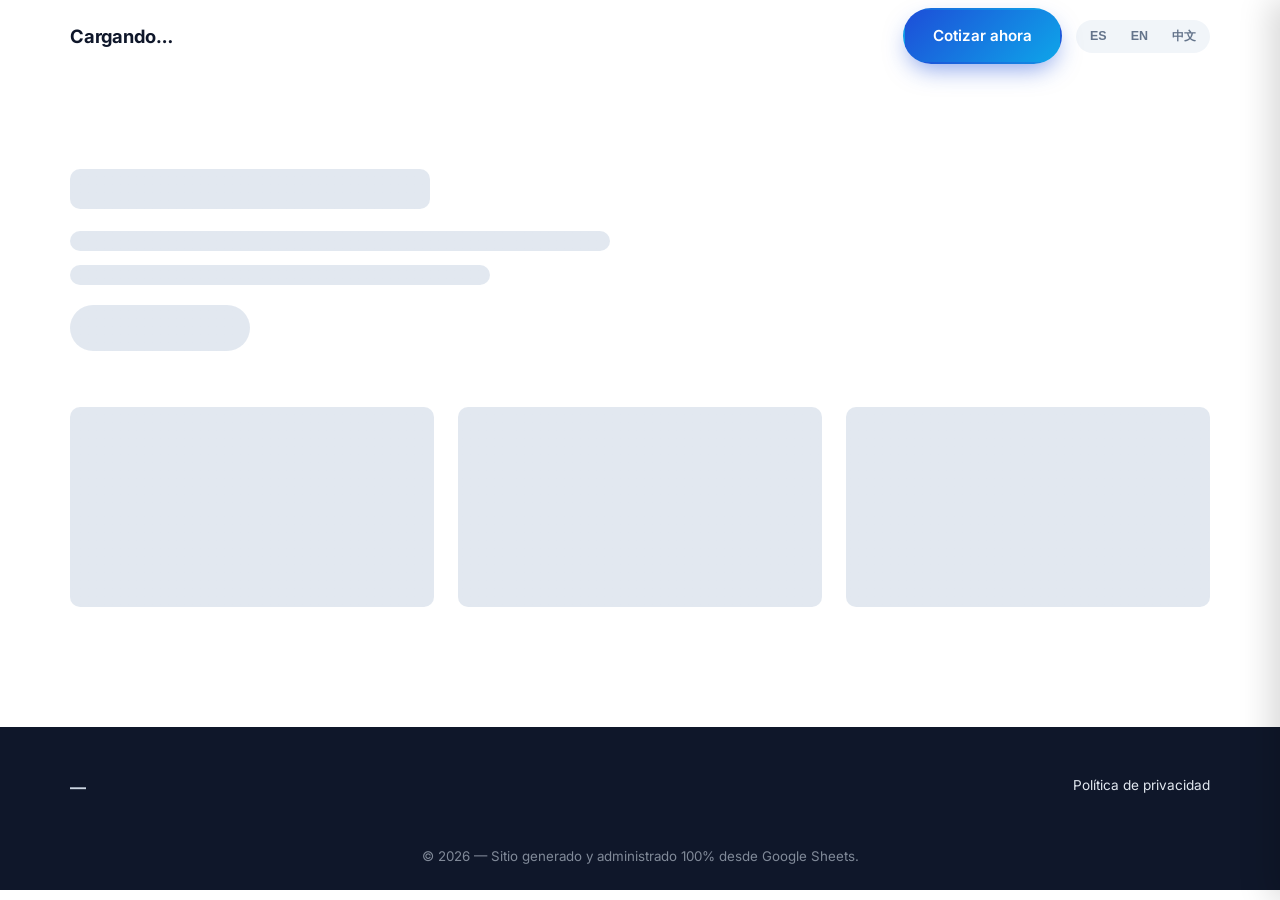
==== index.html @ af85b3b3 "Publicación automática 2026-09-27 14:05" ====
<!DOCTYPE html>
<html lang="es">
<head>
<meta charset="UTF-8">
<meta name="viewport" content="width=device-width, initial-scale=1.0">
<title>Cargando…</title>
<meta name="description" content="">
<link rel="icon" href="/favicon.png">
<link rel="preconnect" href="https://fonts.googleapis.com">
<link href="https://fonts.googleapis.com/css2?family=Inter:wght@400;500;600;700&display=swap" rel="stylesheet">
<link rel="stylesheet" href="css/estilo.css">
<script type="module" src="https://ajax.googleapis.com/ajax/libs/model-viewer/3.5.0/model-viewer.min.js"></script>
<script type="application/ld+json" id="jsonld-organizacion"></script>
</head>
<body>

<header class="cabecera">
  <div class="contenedor">
    <a class="logo" href="#inicio" id="logo-empresa"><img id="logo-img" src="" alt="" class="oculto"><span id="logo-texto">Cargando…</span></a>
    <ul class="menu-principal" id="menu-principal"></ul>
    <div style="display:flex; align-items:center; gap:14px;">
      <!-- CTA fijo en la cabecera (siempre a la vista, la cabecera es "sticky"): el objetivo
           de todo el sitio es concretar la venta, así que la acción principal no debe depender
           de que el visitante encuentre un botón dentro del contenido de cada página. Oculto en
           móvil (ver CSS ≤860px) — ahí el mismo CTA vive como primer ítem del menú desplegable,
           para no apretar la fila logo/idioma/hamburguesa en pantallas angostas. -->
      <a href="#servicios" class="btn btn-primario btn-cta-cabecera" id="cta-cabecera">Cotizar ahora</a>
      <div class="selector-idioma" id="selector-idioma" role="group" aria-label="Idioma / Language / 语言">
        <button type="button" data-idioma="es">ES</button>
        <button type="button" data-idioma="en">EN</button>
        <button type="button" data-idioma="zh">中文</button>
      </div>
      <button class="btn-menu-movil" id="btn-menu-movil" aria-label="Abrir menú">☰</button>
    </div>
  </div>
</header>

<!-- Vive fuera de #contenido-pagina para no perderse cada vez que una ruta reescribe su
     innerHTML: render() la reubica ella misma después de pintar cada página (ver
     reubicarBarraIndicadores_ más abajo) — debajo del hero/banner si la página tiene uno,
     o al principio del contenido si no, nunca amontonada junto a la cabecera. -->
<div class="barra-indicadores oculto" id="barra-indicadores" aria-hidden="true"></div>

<main id="contenido-pagina">
  <div class="esqueleto-carga" aria-hidden="true">
    <div class="esqueleto-hero"><div class="esqueleto-linea corta"></div><div class="esqueleto-linea"></div><div class="esqueleto-linea media"></div><div class="esqueleto-boton"></div></div>
    <div class="esqueleto-tarjetas"><div class="esqueleto-tarjeta"></div><div class="esqueleto-tarjeta"></div><div class="esqueleto-tarjeta"></div></div>
  </div>
</main>

<a class="boton-whatsapp-flotante oculto" id="boton-whatsapp" target="_blank" rel="noopener" aria-label="Hablar por WhatsApp">
  <svg viewBox="0 0 32 32" width="28" height="28" fill="currentColor" aria-hidden="true"><path d="M16.02 3C9.4 3 4 8.4 4 15.02c0 2.23.6 4.38 1.73 6.27L4 29l7.9-1.68a12.9 12.9 0 0 0 4.12.68h.01c6.62 0 12.02-5.4 12.02-12.02C28.05 8.4 22.65 3 16.02 3zm7.05 17.16c-.3.84-1.7 1.6-2.35 1.7-.6.1-1.36.14-2.2-.14-.5-.16-1.15-.38-1.99-.74-3.5-1.5-5.78-5.06-5.96-5.3-.17-.24-1.42-1.9-1.42-3.62 0-1.72.9-2.56 1.22-2.9.32-.34.7-.43.94-.43.24 0 .47 0 .68.01.22.01.5-.08.79.6.3.7 1 2.42 1.09 2.6.1.18.16.4.03.64-.13.24-.2.4-.4.6-.2.22-.42.5-.6.66-.2.2-.4.4-.18.78.22.4 1 1.63 2.14 2.64 1.47 1.3 2.7 1.71 3.1 1.9.4.2.63.16.86-.1.24-.26 1-1.17 1.27-1.57.27-.4.54-.33.9-.2.36.13 2.3 1.08 2.7 1.28.4.2.66.3.76.46.1.18.1 1.02-.2 1.86z"/></svg>
</a>
<div class="barra-carrito oculto" id="barra-carrito">🛒 <span id="contador-carrito">0</span></div>
<aside class="panel-carrito" id="panel-carrito">
  <h2>Tu carrito</h2>
  <div id="lineas-carrito"></div>
  <p id="total-carrito-estimado" class="carrito-total-estimado"></p>
  <div class="campo">
    <label for="rut-cotizacion">Tu RUT (para la cotización)</label>
    <input type="text" id="rut-cotizacion" placeholder="12345678-9">
  </div>
  <p id="estimado-envio" style="font-size:.85rem; color:var(--color-texto-suave)"></p>
  <button class="btn btn-primario btn-bloque" id="btn-cotizar">Solicitar cotización</button>
  <button class="btn btn-secundario btn-bloque" id="btn-cerrar-carrito" style="margin-top:10px">Cerrar</button>
  <p id="mensaje-carrito"></p>
  <p class="carrito-nota-flujo" id="carrito-nota-flujo"></p>
</aside>

<footer class="pie">
  <div class="contenedor">
    <div>
      <strong id="pie-empresa">—</strong>
      <p id="pie-direccion" style="color:#94a3b8"></p>
      <p id="pie-contacto" style="color:#94a3b8; font-size:.9rem"></p>
      <div id="pie-redes" style="display:flex; gap:12px; margin-top:10px"></div>
    </div>
    <div>
      <div id="pie-medios-pago"></div>
      <p style="font-size:.85rem"><a href="privacidad.html" id="pie-link-privacidad">Política de privacidad</a></p>
    </div>
  </div>
  <small>© <span id="pie-anio"></span> — <span id="pie-generado">Sitio generado y administrado 100% desde Google Sheets.</span></small>
</footer>

<script src="js/i18n.js"></script>
<script src="js/config.js"></script>
<script src="js/render.js"></script>
<script src="js/carrito.js"></script>
<script src="js/formulario.js"></script>
<script src="js/herramientas.js"></script>
<script src="js/diagnostico.js"></script>
<script>
(async function () {
  document.getElementById('pie-anio').textContent = new Date().getFullYear();

  // ---- Textos fijos de interfaz (js/i18n.js) — se reaplican cada vez que cambia el idioma ----
  function aplicarTextosFijos_() {
    document.getElementById('btn-menu-movil').setAttribute('aria-label', I18n.t('abrir_menu'));
    document.querySelector('#panel-carrito h2').textContent = I18n.t('tu_carrito');
    document.getElementById('btn-cotizar').textContent = I18n.t('solicitar_cotizacion');
    document.getElementById('btn-cerrar-carrito').textContent = I18n.t('cerrar');
    // Explica, ANTES de que el visitante haga clic, qué pasa después de pedir la cotización —
    // reduce la duda típica de "¿y ahora qué?" justo en el paso más cercano a la venta.
    document.getElementById('carrito-nota-flujo').textContent = I18n.t('carrito_explicacion_flujo');
    if (window.Carrito) { Carrito.render(); }
    document.getElementById('pie-link-privacidad').textContent = I18n.t('politica_privacidad');
    document.getElementById('pie-generado').textContent = I18n.t('pie_generado');
    document.querySelectorAll('#selector-idioma button').forEach(function (b) {
      b.classList.toggle('activo', b.getAttribute('data-idioma') === I18n.idioma());
    });
  }
  document.getElementById('selector-idioma').addEventListener('click', function (ev) {
    var btn = ev.target.closest('[data-idioma]');
    if (!btn) { return; }
    I18n.setIdioma(btn.getAttribute('data-idioma'));
  });
  document.addEventListener('idioma:cambio', function () { aplicarTextosFijos_(); pintarMenu_(); render(); });
  aplicarTextosFijos_();

  await window.Sitio.iniciar();
  var estado = window.Sitio.estado;

  // Interruptor general: si Config.sitio_activo = FALSE, no se pinta nada más.
  if (!window.Sitio.sitioActivo()) {
    document.getElementById('contenido-pagina').innerHTML =
      '<div class="mensaje-mantenimiento"><div><h1>' + I18n.t('volvemos_pronto_titulo') + '</h1><p>' + I18n.t('volvemos_pronto_texto') + '</p></div></div>';
    document.querySelector('.cabecera').style.display = 'none';
    return;
  }

  // Cabecera / logo / menú (respeta modulo_tienda y modulo_blog para no ofrecer rutas apagadas)
  var logoTxt = document.getElementById('logo-texto'), logoImg = document.getElementById('logo-img');
  if (estado.config.logo_url) { logoImg.src = estado.config.logo_url; logoImg.classList.remove('oculto'); logoTxt.classList.add('oculto'); }
  else { logoTxt.textContent = estado.config.empresa_nombre || 'Mi empresa'; }
  function pintarMenu_() {
    // Mismo CTA que la cabecera de escritorio, como primer ítem del menú desplegable — en
    // móvil es lo primero que se ve al abrir el menú, no algo que haya que ir a buscar.
    var ctaMovil = '<li class="item-cta-menu"><a href="#servicios" class="btn btn-primario btn-bloque">' + I18n.t('cotizar_ahora_cabecera') + '</a></li>';
    var menuHtml = ctaMovil + Render.renderMenu(estado.menu, I18n.idioma());
    if (window.Sitio.moduloActivo('tienda')) { menuHtml += '<li><a href="#tienda">' + I18n.t('menu_tienda') + '</a></li>'; }
    if (window.Sitio.moduloActivo('blog')) { menuHtml += '<li><a href="#blog">' + I18n.t('menu_blog') + '</a></li>'; }
    document.getElementById('menu-principal').innerHTML = menuHtml;
    document.getElementById('cta-cabecera').textContent = I18n.t('cotizar_ahora_cabecera');
  }
  pintarMenu_();

  // Mega-menú: el botón ▾ (independiente del enlace) abre/cierra su submenú con un toque —
  // necesario en touch, donde no existe ":hover" — mientras que en escritorio el CSS ya lo
  // abre solo al pasar el mouse. Delegado una sola vez: sigue funcionando aunque pintarMenu_()
  // vuelva a generar el HTML del menú (cambio de idioma, actualización "casi en vivo").
  document.getElementById('menu-principal').addEventListener('click', function (ev) {
    var boton = ev.target.closest('.abrir-submenu');
    if (boton) {
      ev.preventDefault();
      var li = boton.closest('li');
      var abierto = li.classList.toggle('abierta');
      boton.setAttribute('aria-expanded', abierto ? 'true' : 'false');
      // Solo un submenú de nivel 1 abierto a la vez en móvil, para que el menú no crezca sin control.
      li.parentElement.querySelectorAll(':scope > li.abierta').forEach(function (otro) {
        if (otro !== li) { otro.classList.remove('abierta'); otro.querySelector(':scope > .abrir-submenu').setAttribute('aria-expanded', 'false'); }
      });
      return;
    }
    // Tocar cualquier enlace real del menú (nivel 1 o dentro de un submenú) navega a otra
    // página: el menú móvil y cualquier submenú desplegado deben cerrarse solos, igual que en
    // cualquier app moderna — antes se quedaban abiertos tapando el contenido de la página nueva.
    if (ev.target.closest('a')) { cerrarMenuMovil_(); }
  });

  function cerrarMenuMovil_() {
    document.getElementById('menu-principal').classList.remove('abierto');
    document.querySelectorAll('#menu-principal li.abierta').forEach(function (li) {
      li.classList.remove('abierta');
      var boton = li.querySelector(':scope > .abrir-submenu');
      if (boton) { boton.setAttribute('aria-expanded', 'false'); }
    });
  }
  // Respaldo: cualquier cambio de página (atrás/adelante del navegador, o cualquier otra ruta
  // de navegación que no pase por un clic directo en el menú) también cierra el menú móvil.
  window.addEventListener('hashchange', cerrarMenuMovil_);

  // ---- Barra de indicadores financieros (mostrar/ocultar desde Config, como toda sección nueva) ----
  // Duplica los mismos ítems dos veces seguidas en el DOM para que la animación CSS (translateX de
  // -50%) haga un loop perfecto sin salto visible, sin depender de medir anchos en JS.
  function itemsBarra_() {
    var m = estado.mercado || {};
    var items = [];
    (m.usa || []).forEach(function (i) { items.push(i); });
    (m.chile || []).forEach(function (i) { items.push(i); });
    (m.cripto || []).forEach(function (i) { items.push(i); });
    if (m.yen) { items.push(m.yen); }
    var uf = window.Sitio.indicador('UF'), utm = window.Sitio.indicador('UTM'), dolar = window.Sitio.indicador('DOLAR'), euro = window.Sitio.indicador('EURO');
    if (uf) { items.push({ codigo: 'UF', nombre: 'UF', valor: uf, variacion_pct: null }); }
    if (utm) { items.push({ codigo: 'UTM', nombre: 'UTM', valor: utm, variacion_pct: null }); }
    if (dolar) { items.push({ codigo: 'USD', nombre: 'Dólar', valor: dolar, variacion_pct: null }); }
    if (euro) { items.push({ codigo: 'EUR', nombre: 'Euro', valor: euro, variacion_pct: null }); }
    return items;
  }
  function pintarBarraIndicadores_() {
    var cont = document.getElementById('barra-indicadores');
    if (estado.config.mostrar_barra_indicadores === false || estado.config.mostrar_barra_indicadores === 'FALSE') {
      cont.classList.add('oculto'); cont.innerHTML = ''; return;
    }
    var items = itemsBarra_();
    if (!items.length) { cont.classList.add('oculto'); cont.innerHTML = ''; return; }
    var piezas = items.map(function (i) {
      var pct = (i.variacion_pct === null || i.variacion_pct === undefined) ? '' :
        '<span class="' + (i.variacion_pct >= 0 ? 'sube' : 'baja') + '">' + (i.variacion_pct >= 0 ? '▲' : '▼') + ' ' + Math.abs(i.variacion_pct).toFixed(2) + '%</span>';
      var valorTxto = Number(i.valor).toLocaleString('es-CL', { maximumFractionDigits: 2 });
      return '<span class="item-indicador"><strong>' + Render.esc(i.nombre) + '</strong> ' + valorTxto + ' ' + pct + '</span>';
    }).join('');
    cont.innerHTML = '<div class="pista-indicadores">' + piezas + piezas + '</div>';
    cont.classList.remove('oculto');
  }
  pintarBarraIndicadores_();

  // ---- Comportamiento moderno del carrusel: pausar cuando la pestaña no está a la vista
  // (ahorra batería/CPU en segundo plano, buena práctica de cualquier app web actual) y al
  // tocar en pantallas táctiles (":hover" no existe en touch, así que sin esto no había forma
  // de "detener para leer" en el celular). Se conecta una sola vez — sigue funcionando aunque
  // pintarBarraIndicadores_() vuelva a generar el contenido interno en cada actualización.
  (function configurarBarraIndicadoresDinamica_() {
    var barra = document.getElementById('barra-indicadores');
    document.addEventListener('visibilitychange', function () {
      barra.classList.toggle('pausado', document.hidden);
    });
    barra.addEventListener('touchstart', function () { barra.classList.add('pausado'); }, { passive: true });
    barra.addEventListener('touchend', function () { barra.classList.remove('pausado'); }, { passive: true });
  })();

  // ---- Botón flotante de WhatsApp (site-wide, mensaje prellenado) ----
  // Se apoya en el mismo Config.redes_whatsapp que ya usa el pie de página — si no está
  // configurado, el botón simplemente no aparece (no hace falta una bandera aparte).
  function pintarBotonWhatsapp_() {
    var boton = document.getElementById('boton-whatsapp');
    var numero = estado.config.redes_whatsapp;
    if (!numero) { boton.classList.add('oculto'); return; }
    var mensaje = encodeURIComponent('¡Hola! Me gustaría cotizar un servicio de ' + (estado.config.empresa_nombre || 'la empresa') + '.');
    boton.href = 'https://wa.me/' + numero + '?text=' + mensaje;
    boton.classList.remove('oculto');
  }
  pintarBotonWhatsapp_();

  // ---- Acordeón de categorías en la página "Planes" (Sección tipo 'categoria_planes') ----
  // Delegado en #contenido-pagina (no en cada tarjeta) para seguir funcionando aunque el
  // contenido se vuelva a pintar en cada cambio de ruta o idioma.
  document.getElementById('contenido-pagina').addEventListener('click', function (ev) {
    var boton = ev.target.closest('.categoria-planes-cabecera');
    if (!boton) { return; }
    var seccion = boton.closest('.categoria-planes');
    var abierta = seccion.classList.toggle('abierta');
    boton.setAttribute('aria-expanded', abierta ? 'true' : 'false');
  });

  // ---- Tarjetas de plan reales (Sección tipo 'planes_servicio', ver planesServicio_ en render.js) ----
  // 1) Selector "¿Qué quieres hacer?" — filtro de interfaz: cambia en vivo la etiqueta/acción de
  //    cada botón de plan DENTRO de la misma grilla (nunca afecta otras secciones de la página),
  //    para que el usuario vea de inmediato "Cotizar" vs "Contratar/Suscribir" sin recargar nada.
  document.getElementById('contenido-pagina').addEventListener('click', function (ev) {
    var opcion = ev.target.closest('.selector-intencion-opcion');
    if (!opcion) { return; }
    var grupo = opcion.closest('.selector-intencion-planes');
    grupo.querySelectorAll('.selector-intencion-opcion').forEach(function (b) { b.classList.toggle('activa', b === opcion); });
    var intencion = opcion.getAttribute('data-intencion-plan');
    var grilla = grupo.nextElementSibling; // .grid-planes-servicio, pintado justo después del selector
    if (!grilla) { return; }
    grilla.querySelectorAll('[data-agregar-plan]').forEach(function (btn) {
      btn.setAttribute('data-accion-plan', intencion);
      var periodicidad = btn.getAttribute('data-periodicidad-plan');
      var esRecurrente = periodicidad === 'mensual' || periodicidad === 'anual';
      btn.textContent = intencion === 'contratar'
        ? (esRecurrente ? I18n.t('suscribir_plan') : I18n.t('contratar_plan'))
        : I18n.t('cotizar_plan');
    });
  });
  // 2) Clic en el botón de un plan: agrega el id_plan REAL al carrito (mismo Carrito.agregar()
  //    que usa la tienda) y abre el panel al instante — cotizar/contratar/suscribir es siempre,
  //    técnicamente, el mismo camino: cotización con los datos reales del plan → el cliente la
  //    acepta → se genera el contrato automáticamente (ver 13_Cotizaciones.gs: responder()).
  //    La etiqueta del botón (Cotizar/Contratar/Suscribir) es la única diferencia hoy; distinguir
  //    el intento real del cliente en el CRM (Leads/Cotizaciones) es una mejora para una fase
  //    siguiente, no algo que ya esté separado en el backend.
  document.getElementById('contenido-pagina').addEventListener('click', function (ev) {
    var boton = ev.target.closest('[data-agregar-plan]');
    if (!boton) { return; }
    var idPlan = boton.getAttribute('data-agregar-plan');
    Carrito.agregar(idPlan, 1);
    var textoOriginal = boton.textContent;
    boton.disabled = true;
    boton.textContent = I18n.t('plan_agregado');
    document.getElementById('barra-carrito').click(); // mismo camino que "Agregar al carrito": pinta el panel y lo abre
    setTimeout(function () { boton.disabled = false; boton.textContent = textoOriginal; }, 1400);
  });

  // Reubica la barra de indicadores DENTRO del contenido recién pintado: debajo del banner
  // (".seccion-hero") si la página tiene uno — antes del primer título de la siguiente
  // sección, como pidió el negocio — o al comienzo del contenido si la página no tiene hero.
  // Es el mismo nodo del DOM (no una copia): sobrevive a que #contenido-pagina reescriba su
  // innerHTML en cada cambio de ruta porque se reinserta después, al final de render().
  function reubicarBarraIndicadores_() {
    var barra = document.getElementById('barra-indicadores');
    var main = document.getElementById('contenido-pagina');
    var hero = main.querySelector('.seccion-hero');
    var migas = main.querySelector('.migas-pan');
    if (hero) { hero.insertAdjacentElement('afterend', barra); }
    else if (migas) { migas.insertAdjacentElement('afterend', barra); }
    else { main.insertAdjacentElement('afterbegin', barra); }
  }

  document.getElementById('pie-empresa').textContent = estado.config.empresa_nombre || '';
  document.getElementById('pie-direccion').textContent = estado.config.empresa_direccion || '';
  document.getElementById('pie-contacto').textContent = [estado.config.empresa_telefono, estado.config.empresa_correo, estado.config.horario_atencion].filter(Boolean).join(' · ');
  document.getElementById('btn-menu-movil').addEventListener('click', function () {
    document.getElementById('menu-principal').classList.toggle('abierto');
  });

  // Sombra de la cabecera solo cuando hay contenido debajo por el que hacer scroll.
  var cabecera = document.querySelector('.cabecera');
  window.addEventListener('scroll', function () {
    cabecera.classList.toggle('con-sombra', window.scrollY > 8);
  }, { passive: true });

  // Redes sociales (solo se muestran las que tengan URL configurada)
  var redes = { redes_facebook: 'Facebook', redes_instagram: 'Instagram', redes_linkedin: 'LinkedIn', redes_youtube: 'YouTube', redes_tiktok: 'TikTok' };
  document.getElementById('pie-redes').innerHTML = Object.keys(redes).map(function (clave) {
    return estado.config[clave] ? '<a href="' + estado.config[clave] + '" target="_blank" rel="noopener">' + redes[clave] + '</a>' : '';
  }).join('');
  if (estado.config.redes_whatsapp) {
    document.getElementById('pie-redes').innerHTML += '<a href="https://wa.me/' + estado.config.redes_whatsapp + '" target="_blank" rel="noopener">WhatsApp</a>';
  }

  // Medios de pago (texto simple; el detalle vive en Config > Pagos y se muestra en cotizacion.html)
  if (estado.config.medios_pago_texto) { document.getElementById('pie-medios-pago').innerHTML = '<p>' + Render.esc(estado.config.medios_pago_texto) + '</p>'; }

  // ---- Migas de pan: orientación en cualquier página que no sea el inicio — clave cuando las
  // páginas están encadenadas (Servicios > Contabilidad Digital > Plan Pymes), para que el
  // visitante nunca pierda de dónde vino ni cómo volver un nivel atrás sin usar "Atrás" del
  // navegador. Cada tramo intermedio intenta resolver su propia Página (mismo slug acumulado)
  // para mostrar su título real; si no existe como página propia, se usa el segmento del slug
  // legible ("mi-segmento" → "mi segmento") en vez de dejarlo vacío.
  function paginaPorSlugExacta_(slug) {
    return estado.paginas.filter(function (p) { return p.slug === slug; })[0] || null;
  }
  function construirMigas_(tramos) {
    // tramos: [{ href: '#inicio', texto: '...' }, ..., { texto: 'Actual' }] (el último sin href)
    if (!tramos || tramos.length < 2) { return ''; }
    var html = tramos.map(function (t, idx) {
      var esUltimo = idx === tramos.length - 1;
      return esUltimo
        ? '<span aria-current="page">' + Render.esc(t.texto) + '</span>'
        : '<a href="' + Render.esc(t.href) + '">' + Render.esc(t.texto) + '</a>';
    }).join('<span class="migas-separador" aria-hidden="true">›</span>');
    return '<nav class="migas-pan" aria-label="Ruta de navegación"><div class="contenedor">' + html + '</div></nav>';
  }
  function migasDeRuta_(ruta, tituloActual, idioma) {
    var tramos = [{ href: '#inicio', texto: I18n.t('inicio_miga') }];
    var partes = ruta.split('/');
    var acumulado = '';
    for (var i = 0; i < partes.length - 1; i++) {
      acumulado = acumulado ? acumulado + '/' + partes[i] : partes[i];
      var pag = paginaPorSlugExacta_(acumulado);
      tramos.push({ href: '#' + acumulado, texto: pag ? Render.campo(pag, 'titulo', idioma) : partes[i].replace(/-/g, ' ') });
    }
    tramos.push({ texto: tituloActual });
    return construirMigas_(tramos);
  }

  // ---- Resalta en el menú la página donde está parado el visitante (antes ningún ítem del
  // menú indicaba nunca dónde estabas — común en cualquier sitio orientado a conversión). Si la
  // ruta actual es una sub-página (ej. "servicios/contabilidad-digital"), también resalta el
  // ítem de nivel 1 del que cuelga ("Servicios"), para que el mega-menú se sienta coherente. ----
  function marcarEnlaceActivoMenu_(ruta) {
    // El CTA "Cotizar ahora" (.item-cta-menu) queda afuera de todo este cálculo: comparte
    // href="#servicios" con el ítem real del menú, pero es una llamada a la acción, no un
    // indicador de "estás aquí" — nunca debe llevar el estilo ni el aria-current de "activo".
    var huboCoincidenciaExacta = false;
    document.querySelectorAll('#menu-principal li:not(.item-cta-menu) > a').forEach(function (a) {
      var esActivo = a.getAttribute('href') === '#' + ruta;
      a.classList.toggle('activo', esActivo);
      if (esActivo) { a.setAttribute('aria-current', 'page'); huboCoincidenciaExacta = true; } else { a.removeAttribute('aria-current'); }
    });
    // El ítem de nivel 1 ("Servicios") también se marca visualmente como activo cuando la ruta
    // actual es una de sus sub-páginas (ej. "servicios/contabilidad-digital") — así el mega-menú
    // se ve coherente con dónde está el visitante. "aria-current" en cambio solo va en la
    // coincidencia exacta (o en el padre si no hay ninguna) para no anunciar dos "página actual"
    // a la vez a un lector de pantalla.
    // :not(.item-cta-menu) es necesario porque el CTA "Cotizar ahora" también apunta a
    // "#servicios" — sin excluirlo, este selector lo encontraba a ÉL primero (mismo href) en
    // vez del ítem real "Servicios" del menú, y el de verdad se quedaba sin marcar.
    var raiz = ruta.split('/')[0];
    var padre = document.querySelector('#menu-principal > li:not(.item-cta-menu) > a[href="#' + raiz + '"]');
    if (padre && !padre.classList.contains('activo')) {
      padre.classList.add('activo');
      if (!huboCoincidenciaExacta) { padre.setAttribute('aria-current', 'page'); }
    }
  }

  // ---- Router simple por hash: #slug | #blog | #blog/slug | #tienda ----
  function render() {
    var ruta = (location.hash || '#inicio').replace('#', '');
    var main = document.getElementById('contenido-pagina');
    var idioma = I18n.idioma();

    if (ruta === 'tienda' && !window.Sitio.moduloActivo('tienda')) { ruta = 'inicio'; }
    if ((ruta === 'blog' || ruta.indexOf('blog/') === 0) && !window.Sitio.moduloActivo('blog')) { ruta = 'inicio'; }

    if (ruta === 'blog') {
      main.innerHTML = migasDeRuta_('blog', I18n.t('menu_blog'), idioma) + '<section class="reveal"><div class="contenedor"><div class="seccion-encabezado"><h2>' + I18n.t('menu_blog') + '</h2></div><div class="grid-blog">' + Render.renderBlog(estado.blog, idioma) + '</div></div></section>';
      Render.activarReveal(main);
      reubicarBarraIndicadores_();
      marcarEnlaceActivoMenu_(ruta);
      return;
    }
    if (ruta.indexOf('blog/') === 0) {
      var post = estado.blog.filter(function (p) { return p.slug === ruta.slice(5); })[0];
      main.innerHTML = migasDeRuta_(ruta, post ? Render.campo(post, 'titulo', idioma) : I18n.t('articulo_no_encontrado'), idioma) + Render.renderPostBlog(post, idioma);
      reubicarBarraIndicadores_();
      marcarEnlaceActivoMenu_(ruta);
      return;
    }
    if (ruta === 'tienda') {
      main.innerHTML = migasDeRuta_('tienda', I18n.t('menu_tienda'), idioma) + renderTienda_(idioma);
      Carrito.enlazarBotonesAgregar();
      Render.activarReveal(main);
      reubicarBarraIndicadores_();
      marcarEnlaceActivoMenu_(ruta);
      return;
    }

    // Las páginas de servicio usan un slug de varias partes (ej. "servicios/contabilidad-digital"
    // o "servicios/contabilidad-digital/planes-emprendedores") — Paginas.slug guarda el path
    // completo como un solo string, así que se compara tal cual, sin partirlo por "/".
    var pagina = window.Sitio.paginaPorSlug(ruta);
    document.title = (pagina ? Render.campo(pagina, 'titulo', idioma) + ' — ' : '') + (estado.config.empresa_nombre || '');
    var tituloPagina = pagina ? Render.campo(pagina, 'titulo', idioma) : I18n.t('pagina_no_encontrada');
    main.innerHTML = (ruta === 'inicio' ? '' : migasDeRuta_(ruta, tituloPagina, idioma)) + Render.renderPagina(pagina, estado.config, idioma);
    marcarEnlaceActivoMenu_(ruta);
    if (ruta === 'contacto' || (pagina && pagina.slug === 'contacto')) { Formulario.montar(document.getElementById('contenido-pagina')); }
    if (window.Herramientas) { Herramientas.montar(main); }
    if (window.Diagnostico) { Diagnostico.montar(main); }
    Render.activarReveal(main);
    reubicarBarraIndicadores_();
  }

  function renderTienda_(idioma) {
    var productos = estado.catalogo.productos || [];
    var tarjetas = productos.map(function (p) {
      return (
        '<div class="tarjeta tarjeta-producto">' +
        '<h3>' + Render.esc(Render.campo(p, 'nombre', idioma)) + '</h3>' +
        '<div class="precio">' + Render.esc(p.precio_base) + ' <small>' + Render.esc(p.unidad_precio) + '</small></div>' +
        '<button class="btn btn-primario btn-bloque" data-agregar="' + Render.esc(p.id_producto) + '">' + I18n.t('agregar_al_carrito') + '</button>' +
        '</div>'
      );
    }).join('');
    var vacio = !productos.length ? '<p style="text-align:center; color:var(--color-texto-suave)">' + I18n.t('todavia_sin_productos') + '</p>' : '';
    return '<section class="reveal"><div class="contenedor"><div class="seccion-encabezado"><h2>' + I18n.t('menu_tienda') + '</h2></div>' + vacio + '<div class="grid-catalogo">' + tarjetas + '</div></div></section>';
  }

  window.addEventListener('hashchange', render);
  Carrito.iniciar();
  render();

  // ---- "Casi en vivo": si alguien edita el Sheet, esta pestaña (ya abierta) lo nota sola ----
  // Junto con la publicación automática al editar (backend, ~1 minuto), el resultado es que
  // editar Config/Paginas/Secciones/etc. se ve reflejado aquí sin recargar la página a mano.
  document.addEventListener('sitio:actualizado', function () {
    aplicarTextosFijos_(); pintarMenu_();
    document.getElementById('pie-empresa').textContent = estado.config.empresa_nombre || '';
    document.getElementById('pie-direccion').textContent = estado.config.empresa_direccion || '';
    document.getElementById('pie-contacto').textContent = [estado.config.empresa_telefono, estado.config.empresa_correo, estado.config.horario_atencion].filter(Boolean).join(' · ');
    pintarBarraIndicadores_();
    pintarBotonWhatsapp_();
    render();
    mostrarAvisoActualizado_();
  });
  window.Sitio.activarActualizacionAutomatica(estado.config.auto_actualizar_segundos || 60);

  var avisoActualizadoTimeout_ = null;
  function mostrarAvisoActualizado_() {
    var nodo = document.getElementById('aviso-actualizado');
    if (!nodo) {
      nodo = document.createElement('div');
      nodo.id = 'aviso-actualizado';
      nodo.className = 'aviso-actualizado';
      document.body.appendChild(nodo);
    }
    nodo.textContent = I18n.t('contenido_actualizado');
    nodo.classList.add('visible');
    clearTimeout(avisoActualizadoTimeout_);
    avisoActualizadoTimeout_ = setTimeout(function () { nodo.classList.remove('visible'); }, 3200);
  }
})();
</script>
</body>
</html>
---- css/estilo.css ----
/* ============================================================================
 * estilo.css — Sistema visual base, 100% dirigido por variables CSS.
 * config.js escribe --color-primario, --color-secundario, etc. leyéndolos de
 * data/config.json, así el administrador cambia la marca desde el Sheet sin
 * tocar este archivo.
 * ========================================================================== */

:root {
  --color-primario: #1d4ed8;
  --color-secundario: #0f172a;
  --color-acento: #f59e0b;
  --color-terciario: #0ea5e9;
  --color-fondo: #ffffff;
  --color-texto: #1e293b;
  --color-texto-suave: #64748b;
  --color-borde: #e2e8f0;
  --radio: 14px;
  --sombra: 0 8px 30px rgba(15, 23, 42, 0.08);
  --sombra-fuerte: 0 20px 50px rgba(15, 23, 42, 0.16);
  --degradado-marca: linear-gradient(135deg, var(--color-primario), var(--color-terciario));
  --transicion: .25s cubic-bezier(.4, 0, .2, 1);
  /* config.js sobreescribe estas dos con Config.tipografia_titulos/tipografia_texto */
  --fuente-titulos: 'Inter', system-ui, -apple-system, Segoe UI, Roboto, sans-serif;
  --fuente-texto: 'Inter', system-ui, -apple-system, Segoe UI, Roboto, sans-serif;
  --escala-texto: 1;
  --ancho-maximo: 1180px;
}

/* tema_default = "dark" fija el sitio en oscuro; "auto" (por defecto) sigue al sistema
 * del visitante vía prefers-color-scheme; config.js agrega data-theme cuando corresponde. */
:root[data-theme="dark"], :root[data-theme="auto"] {
  --color-fondo-oscuro: #0b1220; --color-texto-oscuro: #e2e8f0; --color-borde-oscuro: #1e293b;
}
/* --color-texto-cabecera es el color del logo/menú, SIEMPRE calculado junto con el fondo de
 * la cabecera (nunca por separado) — así el texto del header nunca queda oscuro sobre oscuro
 * ni claro sobre claro, sea cual sea el tema. */
:root { --color-texto-cabecera: var(--color-secundario); }
:root[data-theme="dark"] {
  --color-fondo: var(--color-fondo-oscuro); --color-texto: var(--color-texto-oscuro); --color-borde: var(--color-borde-oscuro);
  --color-texto-cabecera: #f1f5f9;
}
/* "auto" (por defecto) solo debe oscurecerse cuando el SISTEMA del visitante está en oscuro —
 * antes esta regla no estaba dentro de la media query y la cabecera quedaba oscura siempre,
 * incluso con el resto del sitio en claro (texto oscuro sobre fondo oscuro = ilegible). */
@media (prefers-color-scheme: dark) {
  :root[data-theme="auto"] {
    --color-fondo: var(--color-fondo-oscuro); --color-texto: var(--color-texto-oscuro); --color-borde: var(--color-borde-oscuro);
    --color-texto-cabecera: #f1f5f9;
  }
}

* { box-sizing: border-box; }
html { scroll-behavior: smooth; font-size: calc(16px * var(--escala-texto)); }
body {
  margin: 0; font-family: var(--fuente-texto); color: var(--color-texto); background: var(--color-fondo);
  line-height: 1.55; -webkit-font-smoothing: antialiased;
}
img { max-width: 100%; display: block; }
a { color: var(--color-primario); text-decoration: none; }
h1, h2, h3 { line-height: 1.15; margin: 0 0 .5em; color: var(--color-secundario); font-family: var(--fuente-titulos); }
.insignia { display: inline-block; background: var(--color-terciario); color: #fff; font-size: .75rem; font-weight: 700; padding: 3px 10px; border-radius: 999px; }
.mensaje-mantenimiento { min-height: 70vh; display: flex; align-items: center; justify-content: center; text-align: center; padding: 40px 20px; }
p { margin: 0 0 1em; color: var(--color-texto-suave); }
.contenedor { max-width: var(--ancho-maximo); margin: 0 auto; padding: 0 20px; }
.oculto { display: none !important; }

/* ---- Cabecera / menú ---- */
.cabecera {
  position: sticky; top: 0; z-index: 50; background: rgba(255,255,255,.86); backdrop-filter: blur(10px);
  border-bottom: 1px solid transparent; transition: box-shadow var(--transicion), border-color var(--transicion);
}
:root[data-theme="dark"] .cabecera { background: rgba(11,18,32,.78); }
@media (prefers-color-scheme: dark) { :root[data-theme="auto"] .cabecera { background: rgba(11,18,32,.78); } }
.cabecera.con-sombra { box-shadow: 0 6px 24px rgba(15,23,42,.08); border-bottom-color: var(--color-borde); }

/* ---- Página Herramientas (calculadoras) ---- */
.grid-calculadoras { display: grid; grid-template-columns: repeat(auto-fit, minmax(320px, 1fr)); gap: 24px; }
.calculadora { background: color-mix(in srgb, var(--color-primario) 4%, var(--color-fondo)); border: 1px solid var(--color-borde); border-radius: var(--radio); padding: 24px; }
.calculadora h3 { margin-bottom: 4px; }
.form-calculadora .fila-campos { display: flex; flex-direction: column; gap: 14px; margin: 16px 0; }
.form-calculadora label { display: flex; flex-direction: column; gap: 6px; font-size: .88rem; font-weight: 500; color: var(--color-texto); }
.form-calculadora input, .form-calculadora select {
  padding: 10px 12px; border-radius: 8px; border: 1px solid var(--color-borde); background: var(--color-fondo); color: var(--color-texto); font-size: .95rem;
}
.form-calculadora input:focus, .form-calculadora select:focus { outline: 2px solid var(--color-primario); outline-offset: 1px; }
.tabla-resultado-calculadora { width: 100%; border-collapse: collapse; margin-top: 18px; font-size: .9rem; }
.tabla-resultado-calculadora th { text-align: left; font-weight: 500; color: var(--color-texto-suave); padding: 6px 10px 6px 0; }
.tabla-resultado-calculadora td { text-align: right; padding: 6px 0; font-weight: 600; }
.tabla-resultado-calculadora tr:last-child td, .tabla-resultado-calculadora tr:last-child th { border-top: 1px solid var(--color-borde); padding-top: 10px; font-size: 1.05em; }

/* ---- Barra de indicadores financieros (mostrar/ocultar: Config.mostrar_barra_indicadores) ---- */
.barra-indicadores {
  overflow: hidden; white-space: nowrap; background: var(--color-secundario); border-bottom: 1px solid var(--color-borde);
}
.barra-indicadores .pista-indicadores {
  display: inline-block; padding-left: 100%; animation: deslizar-indicadores 55s linear infinite;
}
.barra-indicadores:hover .pista-indicadores { animation-play-state: paused; }
.item-indicador {
  display: inline-block; position: relative; padding: 8px 22px; font-size: .82rem; color: #e2e8f0; font-variant-numeric: tabular-nums;
}
.item-indicador + .item-indicador::before {
  content: ''; position: absolute; left: 0; top: 50%; transform: translateY(-50%); width: 1px; height: 12px; background: rgba(226,232,240,.25);
}
.item-indicador strong { color: #fff; margin-right: 6px; }
.item-indicador .sube { color: #4ade80; margin-left: 6px; }
.item-indicador .baja { color: #f87171; margin-left: 6px; }
@keyframes deslizar-indicadores { 0% { transform: translateX(0); } 100% { transform: translateX(-50%); } }
@media (prefers-reduced-motion: reduce) {
  .barra-indicadores .pista-indicadores { animation: none; padding-left: 0; white-space: normal; }
}
.cabecera .contenedor { display: flex; align-items: center; justify-content: space-between; height: 72px; }
.cabecera .logo { display: flex; align-items: center; gap: 10px; font-weight: 700; font-size: 1.15rem; color: var(--color-texto-cabecera); letter-spacing: -.01em; }
.cabecera .logo img { height: 36px; width: auto; border-radius: 8px; }
.menu-principal { display: flex; gap: 30px; list-style: none; margin: 0; padding: 0; }
.menu-principal a { position: relative; color: var(--color-texto-cabecera); font-weight: 500; padding: 4px 0; }
.menu-principal a::after {
  content: ''; position: absolute; left: 0; right: 100%; bottom: -2px; height: 2px; background: var(--degradado-marca);
  border-radius: 2px; transition: right var(--transicion);
}
.menu-principal a:hover { color: var(--color-primario); }
.menu-principal a:hover::after { right: 0; }
.btn-menu-movil { display: none; background: none; border: none; font-size: 1.6rem; cursor: pointer; color: var(--color-texto-cabecera); }

/* ---- Mega-menú anidado (Menu.padre>Menu, cualquier profundidad — ver js/render.js → renderMenu) ----
 * Escritorio: el submenú se abre al pasar el mouse por el <li>, o si quedó "abierta" por un toque
 * (móvil/touch, ver el botón ▾ más abajo) — ambos casos usan la misma regla de visibilidad. */
.menu-principal li { position: relative; display: flex; align-items: center; }
.menu-principal .abrir-submenu {
  background: none; border: none; margin-left: 4px; padding: 2px 4px; cursor: pointer; font-size: .7rem;
  color: inherit; opacity: .75; transition: transform var(--transicion);
}
.menu-principal li.abierta > .abrir-submenu { transform: rotate(180deg); }
.menu-principal .submenu {
  position: absolute; top: calc(100% + 14px); left: 0; min-width: 240px; list-style: none;
  background: var(--color-fondo); border: 1px solid var(--color-borde); border-radius: 12px;
  box-shadow: var(--sombra-fuerte); padding: 10px; margin: 0; z-index: 40;
  opacity: 0; visibility: hidden; transform: translateY(6px); transition: opacity .2s ease, transform .2s ease, visibility .2s;
}
.menu-principal li.tiene-submenu:hover > .submenu,
.menu-principal li.tiene-submenu.abierta > .submenu { opacity: 1; visibility: visible; transform: translateY(0); }
.menu-principal .submenu li { display: block; }
.menu-principal .submenu a {
  display: block; padding: 10px 14px; border-radius: 8px; color: var(--color-texto); font-weight: 500; white-space: nowrap;
}
.menu-principal .submenu a::after { display: none; }
.menu-principal .submenu a:hover { background: color-mix(in srgb, var(--color-primario) 8%, transparent); color: var(--color-primario); }
/* Nivel 2 (ej. "Plan Emprendedores" dentro de "Contabilidad Digital"): se despliega a un
 * costado, como cualquier flyout de dos niveles — nunca tapa a su propio padre. */
.menu-principal .submenu .submenu-nivel2 { top: -10px; left: calc(100% + 8px); }
@media (max-width: 860px) {
  .menu-principal li { display: block; }
  .menu-principal .submenu {
    position: static; box-shadow: none; border: none; border-left: 2px solid var(--color-borde);
    border-radius: 0; margin: 4px 0 4px 14px; padding: 0; max-height: 0; overflow: hidden;
    opacity: 1; visibility: visible; transform: none; transition: max-height .3s ease;
  }
  .menu-principal li.tiene-submenu.abierta > .submenu { max-height: 600px; }
  .menu-principal .submenu-nivel2 { left: 0; }
}

/* ---- Selector de idioma (ES/EN/中文) — traducción manual vía columnas _en/_zh en el Sheet ---- */
.selector-idioma { display: flex; gap: 2px; background: var(--color-fondo-alterno, #f1f5f9); border-radius: 999px; padding: 3px; }
.selector-idioma button {
  border: none; background: transparent; padding: 5px 11px; font-size: .78rem; font-weight: 600;
  border-radius: 999px; cursor: pointer; color: var(--color-texto-suave); transition: var(--transicion);
}
.selector-idioma button:hover { color: var(--color-primario); }
.selector-idioma button.activo { background: var(--color-primario); color: #fff; }

@media (max-width: 860px) {
  .btn-menu-movil { display: block; }
  .menu-principal {
    display: none; position: absolute; top: 72px; left: 0; right: 0; background: #fff;
    flex-direction: column; padding: 16px 20px; border-bottom: 1px solid var(--color-borde); gap: 14px;
  }
  /* El desplegable móvil siempre tiene fondo claro (arriba), así que su texto es siempre
   * oscuro — independiente de --color-texto-cabecera, que sigue el fondo (variable) de la
   * cabecera cuando el menú está cerrado. */
  .menu-principal a { color: var(--color-secundario); }
  .menu-principal.abierto { display: flex; }
}

/* ---- Botones ---- */
.btn {
  position: relative; display: inline-flex; align-items: center; justify-content: center; gap: 8px;
  padding: 14px 28px; border-radius: 999px; font-weight: 600; font-size: .95rem;
  border: 2px solid transparent; cursor: pointer; overflow: hidden; isolation: isolate;
  transition: transform var(--transicion), box-shadow var(--transicion);
}
.btn:hover { transform: translateY(-2px); }
.btn:active { transform: translateY(0); }
/* brillo diagonal que cruza el botón al pasar el mouse, en CSS puro (sin imágenes) */
.btn::before {
  content: ''; position: absolute; inset: 0; z-index: -1; opacity: 0;
  background: linear-gradient(115deg, transparent 30%, rgba(255,255,255,.35) 50%, transparent 70%);
  background-size: 220% 100%; background-position: 120% 0; transition: opacity .2s ease;
}
.btn:hover::before { opacity: 1; animation: brillo-btn .9s ease forwards; }
@keyframes brillo-btn { from { background-position: 120% 0; } to { background-position: -20% 0; } }
.btn-primario { background: var(--degradado-marca); color: #fff; box-shadow: 0 10px 24px -6px color-mix(in srgb, var(--color-primario) 55%, transparent); }
.btn-secundario { background: transparent; border-color: var(--color-secundario); color: var(--color-secundario); }
.btn-secundario:hover { background: var(--color-secundario); color: #fff; }
.btn-acento { background: var(--color-acento); color: #1c1300; box-shadow: 0 10px 24px -6px color-mix(in srgb, var(--color-acento) 55%, transparent); }
.btn-bloque { width: 100%; }

/* ---- Hero ---- */
.seccion-hero {
  position: relative; padding: 100px 0 88px; overflow: hidden;
  background: linear-gradient(180deg, color-mix(in srgb, var(--color-primario) 5%, var(--color-fondo)) 0%, var(--color-fondo) 60%);
}
/* dos manchas de color difuminadas, puramente decorativas y generadas con los colores de
   marca — dan sensación de profundidad sin necesitar ninguna imagen ni librería extra */
.seccion-hero .fondo-decorativo { position: absolute; inset: 0; z-index: 0; pointer-events: none; overflow: hidden; }
.seccion-hero .fondo-decorativo::before, .seccion-hero .fondo-decorativo::after {
  content: ''; position: absolute; width: 480px; height: 480px; border-radius: 50%; filter: blur(90px); opacity: .25;
  animation: flotar 14s ease-in-out infinite;
}
.seccion-hero .fondo-decorativo::before { background: var(--color-primario); top: -160px; left: -120px; }
.seccion-hero .fondo-decorativo::after { background: var(--color-terciario); bottom: -180px; right: -100px; animation-delay: -7s; }
@keyframes flotar { 0%, 100% { transform: translate(0, 0) scale(1); } 50% { transform: translate(30px, -20px) scale(1.08); } }
.seccion-hero .contenedor { position: relative; z-index: 1; display: grid; grid-template-columns: 1.1fr .9fr; gap: 48px; align-items: center; }
.seccion-hero h1 {
  font-size: clamp(2.1rem, 4vw, 3.4rem); background: var(--degradado-marca); -webkit-background-clip: text;
  background-clip: text; color: transparent;
}
.seccion-hero .subtitulo { font-size: 1.18rem; max-width: 46ch; }
.hero-insignia {
  display: inline-flex; align-items: center; gap: 8px; padding: 7px 16px; margin-bottom: 18px;
  border-radius: 999px; background: color-mix(in srgb, var(--color-primario) 10%, transparent);
  color: var(--color-primario); font-size: .8rem; font-weight: 700; text-transform: uppercase; letter-spacing: .04em;
}
.hero-bullets { list-style: none; margin: 20px 0 0; padding: 0; display: flex; flex-direction: column; gap: 9px; }
.hero-bullets li { position: relative; padding-left: 26px; font-size: .96rem; color: var(--color-texto); }
.hero-bullets li::before {
  content: '✓'; position: absolute; left: 0; top: -1px; color: var(--color-primario); font-weight: 700;
}
.hero-confianza { margin-top: 16px; font-size: .84rem; color: var(--color-texto-suave); }
.seccion-hero .acciones { display: flex; gap: 14px; flex-wrap: wrap; margin-top: 26px; }
.seccion-hero .medio { position: relative; }
.seccion-hero .medio video, .seccion-hero .medio img {
  border-radius: var(--radio); box-shadow: var(--sombra-fuerte); aspect-ratio: 4/3.2; object-fit: cover;
  transition: transform .4s ease;
}
.seccion-hero .medio:hover video, .seccion-hero .medio:hover img { transform: scale(1.015); }
.seccion-hero model-viewer { width: 100%; height: 420px; border-radius: var(--radio); box-shadow: var(--sombra-fuerte); background: var(--color-borde); }
@media (max-width: 900px) { .seccion-hero .contenedor { grid-template-columns: 1fr; } .seccion-hero .medio { order: -1; } }

/* ---- Aparición suave al hacer scroll (Render.activarReveal) ---- */
.reveal { opacity: 0; transform: translateY(28px); transition: opacity .6s ease, transform .6s ease; }
.reveal-visible { opacity: 1; transform: none; }
@media (prefers-reduced-motion: reduce) { .reveal, .btn::before, .fondo-decorativo::before, .fondo-decorativo::after { transition: none !important; animation: none !important; } .reveal { opacity: 1; transform: none; } }

/* ---- Secciones genéricas ---- */
section { padding: 72px 0; }
.seccion-encabezado { text-align: center; max-width: 640px; margin: 0 auto 44px; }

.seccion-texto-imagen .contenedor { display: grid; grid-template-columns: 1fr 1fr; gap: 48px; align-items: center; }
.seccion-texto-imagen.invertido .contenedor { direction: rtl; }
.seccion-texto-imagen.invertido .contenido { direction: ltr; }
@media (max-width: 860px) { .seccion-texto-imagen .contenedor { grid-template-columns: 1fr; direction: ltr; } }

.grid-tarjetas, .grid-testimonios, .grid-catalogo, .grid-blog {
  display: grid; grid-template-columns: repeat(auto-fit, minmax(260px, 1fr)); gap: 24px;
}
/* dentro de una .reveal, cada tarjeta aparece con un pequeño desfase — sin JS extra */
.reveal-visible .tarjeta:nth-child(1), .reveal-visible .testimonio:nth-child(1) { transition-delay: 0s; }
.reveal-visible .tarjeta:nth-child(2), .reveal-visible .testimonio:nth-child(2) { transition-delay: .08s; }
.reveal-visible .tarjeta:nth-child(3), .reveal-visible .testimonio:nth-child(3) { transition-delay: .16s; }
.reveal-visible .tarjeta:nth-child(4), .reveal-visible .testimonio:nth-child(4) { transition-delay: .24s; }
.tarjeta {
  position: relative; background: var(--color-fondo); border: 1px solid var(--color-borde); border-radius: var(--radio);
  padding: 30px 28px; overflow: hidden; transition: box-shadow var(--transicion), transform var(--transicion), border-color var(--transicion);
}
.tarjeta::before { content: ''; position: absolute; top: 0; left: 0; right: 0; height: 3px; background: var(--degradado-marca); transform: scaleX(0); transform-origin: left; transition: transform var(--transicion); }
.tarjeta:hover { box-shadow: var(--sombra-fuerte); transform: translateY(-5px); border-color: transparent; }
.tarjeta:hover::before { transform: scaleX(1); }
.tarjeta .icono {
  font-size: 1.6rem; width: 52px; height: 52px; display: flex; align-items: center; justify-content: center;
  border-radius: 14px; background: color-mix(in srgb, var(--color-primario) 12%, transparent); margin-bottom: 16px;
}
.tarjeta .precio { font-size: 1.7rem; font-weight: 800; color: var(--color-secundario); margin: 10px 0; letter-spacing: -.02em; }
.tarjeta .precio small { font-size: .9rem; color: var(--color-texto-suave); font-weight: 400; }
.tarjeta ul { list-style: none; padding: 0; margin: 14px 0; }
.tarjeta ul li { padding: 6px 0; color: var(--color-texto-suave); }
.tarjeta ul li::before { content: '✓ '; color: var(--color-primario); font-weight: 700; }
.tarjeta.destacada { border-color: var(--color-primario); box-shadow: var(--sombra-fuerte); position: relative; }
.tarjeta.destacada::before { transform: scaleX(1); }
.tarjeta.destacada::after {
  content: 'Más elegido'; position: absolute; top: 16px; right: -34px; background: var(--color-acento);
  color: #1c1300; font-size: .72rem; font-weight: 700; padding: 5px 40px; transform: rotate(40deg); box-shadow: 0 4px 10px rgba(0,0,0,.15);
}

.grid-testimonios { display: grid; grid-template-columns: repeat(auto-fit, minmax(280px, 1fr)); gap: 24px; }
.testimonio { background: color-mix(in srgb, var(--color-primario) 4%, var(--color-fondo)); border: 1px solid var(--color-borde); border-radius: var(--radio); padding: 28px; transition: transform var(--transicion), box-shadow var(--transicion); }
.testimonio:hover { transform: translateY(-3px); box-shadow: var(--sombra); }
.testimonio .estrellas { color: var(--color-acento); margin-bottom: 10px; letter-spacing: 2px; }
.testimonio p { font-size: 1.02rem; color: var(--color-texto); }
.testimonio .autor { display: flex; align-items: center; gap: 12px; margin-top: 16px; }
.testimonio .autor img { width: 46px; height: 46px; border-radius: 50%; object-fit: cover; box-shadow: 0 0 0 3px color-mix(in srgb, var(--color-primario) 20%, transparent); }
.testimonio .autor strong { display: block; color: var(--color-secundario); }
.testimonio .autor span { font-size: .85rem; color: var(--color-texto-suave); }

.seccion-cta {
  position: relative; overflow: hidden; background: var(--color-secundario); color: #fff; border-radius: calc(var(--radio) + 6px);
  padding: 64px 40px; text-align: center; margin: 0 20px;
}
.seccion-cta::before {
  content: ''; position: absolute; inset: 0; background: var(--degradado-marca); opacity: .35; mix-blend-mode: overlay;
}
.seccion-cta > * { position: relative; z-index: 1; }
.seccion-cta h2, .seccion-cta p { color: #fff; }
.seccion-cta p { opacity: .85; }

.faq { max-width: 780px; margin: 0 auto; }
.faq details { border-bottom: 1px solid var(--color-borde); padding: 18px 0; }
.faq summary { cursor: pointer; font-weight: 600; color: var(--color-secundario); }
.faq p { margin-top: 10px; }

table.comparativa { width: 100%; border-collapse: collapse; }
table.comparativa th, table.comparativa td { padding: 14px 16px; border-bottom: 1px solid var(--color-borde); text-align: left; }
table.comparativa th { color: var(--color-secundario); }

/* ---- Blog ---- */
.grid-blog { display: grid; grid-template-columns: repeat(auto-fit, minmax(280px, 1fr)); gap: 24px; }
.tarjeta-blog img { border-radius: var(--radio) var(--radio) 0 0; aspect-ratio: 16/9; object-fit: cover; }
.tarjeta-blog { border: 1px solid var(--color-borde); border-radius: var(--radio); overflow: hidden; }
.tarjeta-blog .cuerpo { padding: 20px; }
.tarjeta-blog .fecha { font-size: .8rem; color: var(--color-texto-suave); }

/* ---- Formulario de contacto ---- */
form.formulario { display: grid; gap: 16px; max-width: 620px; margin: 0 auto; }
.campo { display: grid; gap: 6px; }
.campo label { font-weight: 600; font-size: .9rem; color: var(--color-secundario); }
.campo input, .campo textarea, .campo select {
  padding: 12px 14px; border-radius: 10px; border: 1px solid var(--color-borde); font: inherit;
}
.campo input:focus, .campo textarea:focus { outline: 2px solid var(--color-primario); outline-offset: 1px; }
.reto-antispam { background: #f1f5f9; border-radius: 10px; padding: 14px; font-weight: 600; }
.mensaje-estado { padding: 12px 16px; border-radius: 10px; font-weight: 600; }
.mensaje-estado.ok { background: #dcfce7; color: #166534; }
.mensaje-estado.error { background: #fee2e2; color: #991b1b; }
/* honeypot: invisible para personas, visible para bots que rellenan todo */
.hp { position: absolute; left: -9999px; opacity: 0; height: 0; }

/* ---- Aviso "casi en vivo": aparece cuando la pestaña abierta detecta que el Sheet
   publicó cambios nuevos, sin que nadie recargue la página a mano. ---- */
.aviso-actualizado {
  position: fixed; left: 50%; top: 78px; transform: translate(-50%, -20px);
  background: var(--color-primario); color: #fff; padding: 10px 20px; border-radius: 999px;
  box-shadow: var(--sombra); font-weight: 600; font-size: .92em; z-index: 80;
  opacity: 0; transition: transform .3s ease, opacity .3s ease; pointer-events: none;
}
.aviso-actualizado.visible { transform: translate(-50%, 0); opacity: 1; }

/* ---- Franja de confianza (Sección tipo 'franja_confianza') — reutilizable en cualquier
 * página (hero de inicio, landing de un servicio puntual...). ---- */
.franja-confianza { background: var(--color-secundario); padding: 32px 0; }
.grid-estadisticas { display: grid; grid-template-columns: repeat(4, 1fr); gap: 20px; text-align: center; }
.estadistica-numero { font-family: var(--fuente-titulos); font-size: clamp(1.5rem, 3vw, 2.1rem); font-weight: 800; color: var(--color-acento); }
.estadistica-etiqueta { color: #cbd5e1; font-size: .85rem; margin-top: 4px; }
@media (max-width: 720px) { .grid-estadisticas { grid-template-columns: repeat(2, 1fr); row-gap: 26px; } }

/* ---- Pasos del proceso (Sección tipo 'pasos_proceso') — línea punteada conectando cada
 * número; puramente CSS, sin animación por JS (funciona igual con "reduced motion"). ---- */
.grid-pasos-proceso { display: grid; grid-template-columns: repeat(4, 1fr); gap: 24px; position: relative; }
.grid-pasos-proceso::before {
  content: ''; position: absolute; top: 26px; left: 12%; right: 12%; height: 2px;
  background: repeating-linear-gradient(90deg, var(--color-primario) 0 8px, transparent 8px 16px); z-index: 0;
}
.paso-proceso { position: relative; text-align: center; z-index: 1; }
.paso-numero {
  width: 52px; height: 52px; margin: 0 auto 16px; border-radius: 50%; background: var(--color-fondo);
  border: 3px solid var(--color-primario); color: var(--color-primario); font-family: var(--fuente-titulos); font-weight: 800;
  font-size: 1.15rem; display: flex; align-items: center; justify-content: center; transition: transform var(--transicion), background var(--transicion), color var(--transicion);
}
.paso-proceso:hover .paso-numero { background: var(--color-primario); color: #fff; transform: scale(1.1); }
.paso-proceso h4 { font-size: 1rem; margin-bottom: 6px; }
.paso-proceso p { color: var(--color-texto-suave); font-size: .9rem; }
@media (max-width: 860px) { .grid-pasos-proceso { grid-template-columns: 1fr 1fr; row-gap: 30px; } .grid-pasos-proceso::before { display: none; } }

/* ---- Página "Planes": categorías en acordeón (Sección tipo 'categoria_planes') ----
 * Clic en el botón-encabezado agrega/quita ".abierta" en la <section> (ver index.html,
 * delegado en #contenido-pagina) — el cuerpo se anima con max-height, sin medir nada en JS. */
.categoria-planes { padding: 20px 0; border-bottom: 1px solid var(--color-borde); }
.categoria-planes:last-of-type { border-bottom: none; }
.categoria-planes-cabecera {
  width: 100%; display: flex; align-items: center; justify-content: space-between; gap: 20px;
  background: none; border: none; text-align: left; cursor: pointer; padding: 12px 4px; font: inherit; color: inherit;
}
.categoria-planes-titulo h2 { margin-bottom: 4px; }
.categoria-planes-titulo p { margin: 0; }
.categoria-planes-icono {
  flex-shrink: 0; width: 40px; height: 40px; border-radius: 50%; display: flex; align-items: center; justify-content: center;
  background: color-mix(in srgb, var(--color-primario) 10%, transparent); color: var(--color-primario); font-size: 1.1rem;
  transition: transform var(--transicion), background var(--transicion);
}
.categoria-planes-cabecera:hover .categoria-planes-icono { background: var(--color-primario); color: #fff; }
.categoria-planes.abierta .categoria-planes-icono { transform: rotate(180deg); }
.categoria-planes-cuerpo { max-height: 0; overflow: hidden; transition: max-height .45s ease; }
.categoria-planes.abierta .categoria-planes-cuerpo { max-height: 2400px; }
.categoria-planes-cuerpo .grid-tarjetas { padding-top: 24px; }
@media (prefers-reduced-motion: reduce) { .categoria-planes-cuerpo { transition: none; } .categoria-planes-icono { transition: none; } }

/* ---- Botón flotante de WhatsApp (site-wide; se activa solo si Config.redes_whatsapp
 * tiene un número) — a la izquierda para no chocar con la barra del carrito (derecha). ---- */
.boton-whatsapp-flotante {
  position: fixed; left: 20px; bottom: 20px; z-index: 60; width: 56px; height: 56px; border-radius: 50%;
  background: #25d366; color: #fff; display: flex; align-items: center; justify-content: center;
  box-shadow: 0 10px 24px rgba(37,211,102,.45); text-decoration: none;
}
.boton-whatsapp-flotante::before {
  content: ''; position: absolute; inset: 0; border-radius: 50%; background: #25d366; z-index: -1;
  animation: pulso-whatsapp 2.2s ease-out infinite;
}
@keyframes pulso-whatsapp { 0% { transform: scale(1); opacity: .55; } 100% { transform: scale(1.9); opacity: 0; } }
@media (prefers-reduced-motion: reduce) { .boton-whatsapp-flotante::before { animation: none; } }

/* ---- Carrito / catálogo ---- */
.grid-catalogo { display: grid; grid-template-columns: repeat(auto-fit, minmax(240px, 1fr)); gap: 22px; }
.tarjeta-producto img { border-radius: var(--radio); aspect-ratio: 1; object-fit: cover; margin-bottom: 12px; }
.barra-carrito {
  position: fixed; right: 20px; bottom: 20px; background: var(--color-secundario);
  color: #fff; padding: 14px 22px; border-radius: 999px; box-shadow: var(--sombra); cursor: pointer; z-index: 60;
  display: flex; align-items: center; gap: 10px; font-weight: 600;
}
.panel-carrito {
  position: fixed; top: 0; right: 0; height: 100%; width: min(420px, 100%); background: #fff; z-index: 70;
  box-shadow: -10px 0 30px rgba(0,0,0,.15); padding: 26px; overflow-y: auto; transform: translateX(100%);
  transition: transform .25s ease;
}
.panel-carrito.abierto { transform: translateX(0); }
.fila-carrito { display: flex; justify-content: space-between; align-items: center; padding: 12px 0; border-bottom: 1px solid var(--color-borde); }

/* ---- Pie de página ---- */
.pie { background: var(--color-secundario); color: #cbd5e1; padding: 48px 0 24px; margin-top: 60px; }
.pie a { color: #e2e8f0; }
.pie .contenedor { display: flex; flex-wrap: wrap; justify-content: space-between; gap: 24px; }
.pie small { display: block; margin-top: 30px; opacity: .6; text-align: center; }

/* ---- Estado de carga ---- */
.cargando { text-align: center; padding: 80px 20px; color: var(--color-texto-suave); }

/* Esqueleto de carga inicial: evita el "salto" de una página en blanco mientras llegan
   los JSON de data/, con el mismo shimmer que usan la mayoría de sitios modernos. */
.esqueleto-carga { padding: 96px 0 60px; max-width: var(--ancho-maximo); margin: 0 auto; }
.esqueleto-linea, .esqueleto-boton, .esqueleto-tarjeta {
  background: linear-gradient(90deg, var(--color-borde) 25%, color-mix(in srgb, var(--color-borde) 50%, var(--color-fondo)) 37%, var(--color-borde) 63%);
  background-size: 400% 100%; animation: brillo-esqueleto 1.4s ease infinite; border-radius: 10px;
}
@keyframes brillo-esqueleto { 0% { background-position: 100% 0; } 100% { background-position: 0 0; } }
.esqueleto-hero { padding: 0 20px; max-width: 640px; }
.esqueleto-linea { height: 20px; margin-bottom: 14px; width: 90%; }
.esqueleto-linea.corta { height: 40px; width: 60%; margin-bottom: 22px; }
.esqueleto-linea.media { width: 70%; }
.esqueleto-boton { height: 46px; width: 180px; border-radius: 999px; margin-top: 20px; }
.esqueleto-tarjetas { display: grid; grid-template-columns: repeat(auto-fit, minmax(240px, 1fr)); gap: 24px; padding: 0 20px; margin-top: 56px; }
.esqueleto-tarjeta { height: 200px; }
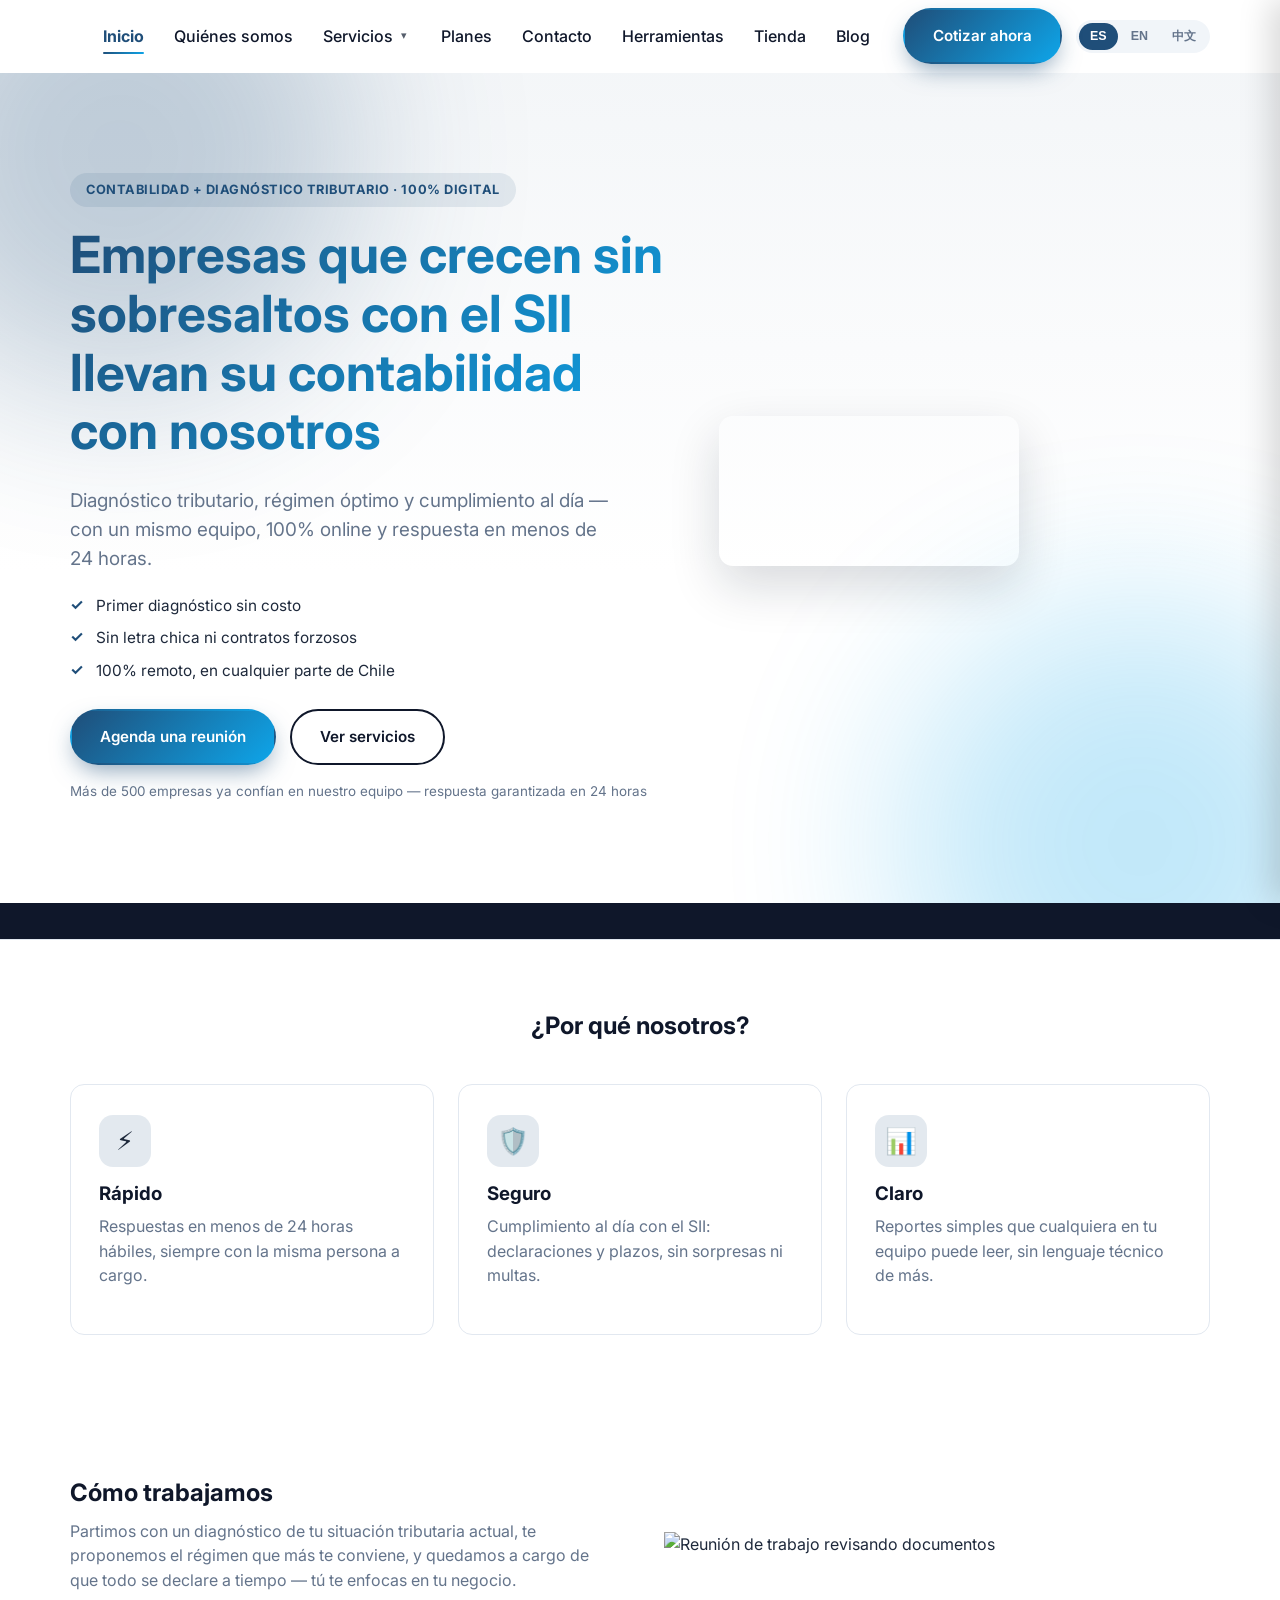
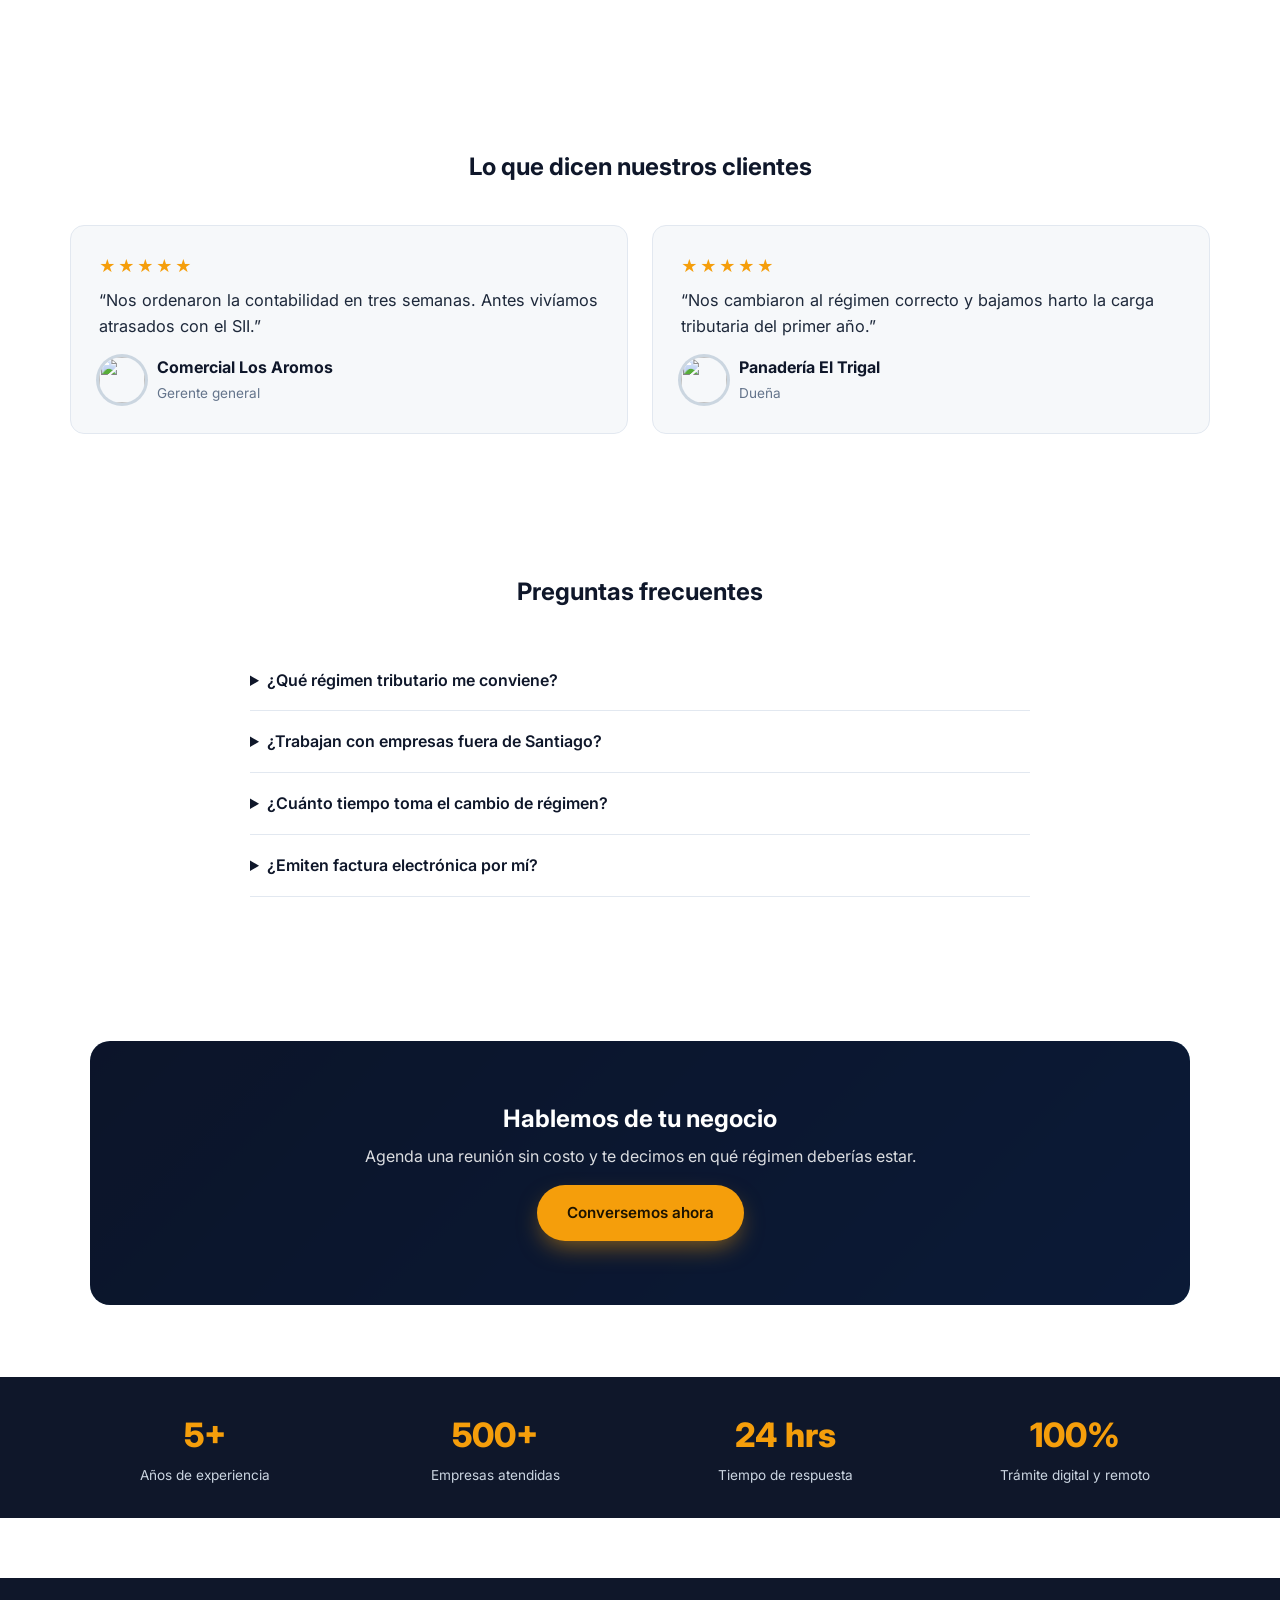
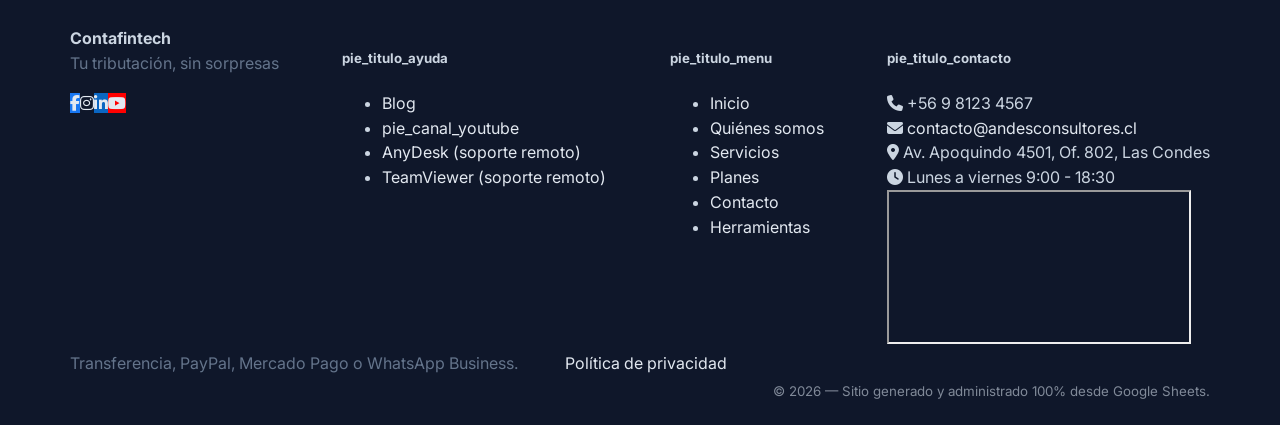
==== commit 1749c2a6: "Publicación automática 2026-09-27 15:39" ====
--- a/index.html
+++ b/index.html
@@ -9,6 +9,9 @@
 <link rel="preconnect" href="https://fonts.googleapis.com">
 <link href="https://fonts.googleapis.com/css2?family=Inter:wght@400;500;600;700&display=swap" rel="stylesheet">
 <link rel="stylesheet" href="css/estilo.css">
+<!-- Íconos del pie de página (Font Awesome), igual que la plantilla de referencia — se carga en
+     el navegador del visitante, no afecta el resto del sitio si falla. -->
+<link rel="stylesheet" href="https://cdnjs.cloudflare.com/ajax/libs/font-awesome/6.4.0/css/all.min.css">
 <script type="module" src="https://ajax.googleapis.com/ajax/libs/model-viewer/3.5.0/model-viewer.min.js"></script>
 <script type="application/ld+json" id="jsonld-organizacion"></script>
 </head>
@@ -67,20 +70,36 @@
   <p class="carrito-nota-flujo" id="carrito-nota-flujo"></p>
 </aside>
 
+<!-- Pie de página fijo (mismo diseño en TODAS las páginas: vive fuera de #contenido-pagina,
+     nunca se vuelve a pintar al cambiar de ruta) — misma estructura de 3 columnas que la
+     plantilla de referencia (Ayuda / Menú principal / Contáctanos con mapa y redes), con los
+     datos siempre en vivo desde Config/Menu de este sitio, nunca hardcodeados a una marca. -->
 <footer class="pie">
   <div class="contenedor">
-    <div>
-      <strong id="pie-empresa">—</strong>
-      <p id="pie-direccion" style="color:#94a3b8"></p>
-      <p id="pie-contacto" style="color:#94a3b8; font-size:.9rem"></p>
-      <div id="pie-redes" style="display:flex; gap:12px; margin-top:10px"></div>
+    <div class="pie-columna">
+      <strong class="pie-marca" id="pie-empresa">—</strong>
+      <p id="pie-descripcion" class="pie-descripcion"></p>
+      <div id="pie-redes" class="pie-redes"></div>
     </div>
-    <div>
-      <div id="pie-medios-pago"></div>
-      <p style="font-size:.85rem"><a href="privacidad.html" id="pie-link-privacidad">Política de privacidad</a></p>
+    <div class="pie-columna" id="pie-columna-ayuda">
+      <h5 id="pie-titulo-ayuda">Ayuda</h5>
+      <ul id="pie-lista-ayuda"></ul>
+    </div>
+    <div class="pie-columna">
+      <h5 id="pie-titulo-menu">Menú principal</h5>
+      <ul id="pie-lista-menu"></ul>
+    </div>
+    <div class="pie-columna">
+      <h5 id="pie-titulo-contacto">Contáctanos</h5>
+      <div id="pie-contacto" class="pie-contacto"></div>
+      <div id="pie-mapa" class="pie-mapa"></div>
     </div>
   </div>
-  <small>© <span id="pie-anio"></span> — <span id="pie-generado">Sitio generado y administrado 100% desde Google Sheets.</span></small>
+  <div class="contenedor pie-linea-inferior">
+    <div id="pie-medios-pago"></div>
+    <p class="pie-privacidad"><a href="privacidad.html" id="pie-link-privacidad">Política de privacidad</a></p>
+    <small>© <span id="pie-anio"></span> — <span id="pie-generado">Sitio generado y administrado 100% desde Google Sheets.</span></small>
+  </div>
 </footer>
 
 <script src="js/i18n.js"></script>
@@ -115,7 +134,7 @@
     if (!btn) { return; }
     I18n.setIdioma(btn.getAttribute('data-idioma'));
   });
-  document.addEventListener('idioma:cambio', function () { aplicarTextosFijos_(); pintarMenu_(); render(); });
+  document.addEventListener('idioma:cambio', function () { aplicarTextosFijos_(); pintarMenu_(); pintarPie_(); render(); });
   aplicarTextosFijos_();
 
   await window.Sitio.iniciar();
@@ -308,9 +327,86 @@
     else { main.insertAdjacentElement('afterbegin', barra); }
   }
 
-  document.getElementById('pie-empresa').textContent = estado.config.empresa_nombre || '';
-  document.getElementById('pie-direccion').textContent = estado.config.empresa_direccion || '';
-  document.getElementById('pie-contacto').textContent = [estado.config.empresa_telefono, estado.config.empresa_correo, estado.config.horario_atencion].filter(Boolean).join(' · ');
+  // ---- Pie de página: mismo diseño de 3 columnas en TODAS las páginas (vive fuera de
+  // #contenido-pagina, nunca se vuelve a pintar al cambiar de ruta) — junta en una sola función
+  // lo que antes estaba duplicado en dos lugares (carga inicial y "casi en vivo"), para que
+  // nunca queden desincronizados entre sí. Cada dato sale de Config/Menu de ESTE sitio — nunca
+  // texto fijo de una marca en particular — para que la estructura sirva para cualquier cliente
+  // del sistema, no solo el actual. ----
+  var ICONOS_REDES_ = {
+    redes_facebook: { clase: 'fa-brands fa-facebook-f', color: '#1877F2' },
+    redes_instagram: { clase: 'fa-brands fa-instagram', color: 'radial-gradient(circle at 30% 110%, #fdf497 0%, #fdf497 5%, #fd5949 45%, #d6249f 60%, #285AEB 90%)' },
+    redes_linkedin: { clase: 'fa-brands fa-linkedin-in', color: '#0A66C2' },
+    redes_youtube: { clase: 'fa-brands fa-youtube', color: '#FF0000' },
+    redes_tiktok: { clase: 'fa-brands fa-tiktok', color: '#000000' },
+    redes_x: { clase: 'fa-brands fa-x-twitter', color: '#000000' }
+  };
+  function pintarPie_() {
+    var c = estado.config;
+    document.getElementById('pie-empresa').textContent = c.empresa_nombre || '';
+    document.getElementById('pie-descripcion').textContent = c.eslogan || c.descripcion_corta || '';
+
+    // Redes sociales — íconos circulares con su color de marca, igual que la plantilla de
+    // referencia; solo se muestran las que tengan URL configurada (WhatsApp usa su propio
+    // número, ya que no es una "URL de red social" como las demás).
+    var redesHtml = Object.keys(ICONOS_REDES_).map(function (clave) {
+      if (!c[clave]) { return ''; }
+      var r = ICONOS_REDES_[clave];
+      var esGradiente = r.color.indexOf('gradient') === 0;
+      return '<a href="' + Render.esc(c[clave]) + '" target="_blank" rel="noopener" style="' + (esGradiente ? 'background:' + r.color : 'background-color:' + r.color) + '" aria-label="' + clave.replace('redes_', '') + '"><i class="' + r.clase + '"></i></a>';
+    }).join('') + (c.redes_whatsapp ? '<a href="https://wa.me/' + Render.esc(c.redes_whatsapp) + '" target="_blank" rel="noopener" style="background-color:#25D366" aria-label="WhatsApp"><i class="fa-brands fa-whatsapp"></i></a>' : '');
+    document.getElementById('pie-redes').innerHTML = redesHtml;
+
+    // Contacto con ícono por línea (teléfono, WhatsApp, correo, dirección, horario) — cada línea
+    // se omite sola si el dato no está configurado, nunca un "·" o una línea vacía suelta.
+    var lineasContacto = [
+      c.empresa_telefono ? { icono: 'fa-solid fa-phone', html: Render.esc(c.empresa_telefono) } : null,
+      c.redes_whatsapp ? { icono: 'fa-brands fa-whatsapp', html: '<a href="https://wa.me/' + Render.esc(c.redes_whatsapp) + '" target="_blank" rel="noopener">WhatsApp: ' + Render.esc(c.redes_whatsapp) + '</a>' } : null,
+      c.empresa_correo ? { icono: 'fa-solid fa-envelope', html: '<a href="mailto:' + Render.esc(c.empresa_correo) + '">' + Render.esc(c.empresa_correo) + '</a>' } : null,
+      c.empresa_direccion ? { icono: 'fa-solid fa-location-dot', html: Render.esc(c.empresa_direccion) } : null,
+      c.horario_atencion ? { icono: 'fa-solid fa-clock', html: Render.esc(c.horario_atencion) } : null
+    ].filter(Boolean);
+    document.getElementById('pie-contacto').innerHTML = lineasContacto.map(function (l) {
+      return '<div class="pie-linea-contacto"><i class="' + l.icono + '"></i> <span>' + l.html + '</span></div>';
+    }).join('');
+
+    // Mapa embebido a partir de latitud/longitud de Config — sin necesitar clave de API de
+    // Google Maps (URL de embed público), igual que la plantilla de referencia.
+    var mapaNodo = document.getElementById('pie-mapa');
+    if (c.latitud && c.longitud) {
+      mapaNodo.innerHTML = '<iframe src="https://maps.google.com/maps?q=' + encodeURIComponent(c.latitud + ',' + c.longitud) + '&z=15&output=embed" loading="lazy" referrerpolicy="no-referrer-when-downgrade" title="Ubicación"></iframe>';
+    } else { mapaNodo.innerHTML = ''; }
+
+    // Columna "Ayuda": Blog (si el módulo está activo) + redes con contenido propio (YouTube) +
+    // descargas de soporte remoto — utilidad genérica para cualquier estudio contable/asesoría
+    // que use este sistema, no específica de una marca.
+    var ayuda = [];
+    if (window.Sitio.moduloActivo('blog') && estado.blog.length) { ayuda.push({ href: '#blog', texto: I18n.t('menu_blog') }); }
+    if (c.redes_youtube) { ayuda.push({ href: c.redes_youtube, texto: I18n.t('pie_canal_youtube'), externo: true }); }
+    var listaAyuda = ayuda.map(function (a) { return '<li><a href="' + Render.esc(a.href) + '"' + (a.externo ? ' target="_blank" rel="noopener"' : '') + '>' + Render.esc(a.texto) + '</a></li>'; }).join('');
+    listaAyuda += '<li><a href="https://anydesk.com/es/downloads" target="_blank" rel="noopener">AnyDesk (soporte remoto)</a></li>';
+    listaAyuda += '<li><a href="https://www.teamviewer.com/es/descargar/" target="_blank" rel="noopener">TeamViewer (soporte remoto)</a></li>';
+    document.getElementById('pie-lista-ayuda').innerHTML = listaAyuda;
+    document.getElementById('pie-columna-ayuda').classList.toggle('oculto', !listaAyuda);
+
+    // Columna "Menú principal": los mismos ítems de NIVEL 1 del menú de cabecera — se generan
+    // solos a partir de estado.menu, así el pie de página nunca puede desincronizarse de la
+    // navegación real del sitio (si se agrega o quita una página del menú, el pie la sigue).
+    var nivel1 = (estado.menu || []).filter(function (m) { return !m.padre; }).sort(function (a, b) { return Number(a.orden || 0) - Number(b.orden || 0); });
+    var idioma = I18n.idioma();
+    document.getElementById('pie-lista-menu').innerHTML = nivel1.map(function (m) {
+      var etiqueta = (idioma === 'en' && m.etiqueta_en) ? m.etiqueta_en : (idioma === 'zh' && m.etiqueta_zh) ? m.etiqueta_zh : m.etiqueta;
+      return '<li><a href="' + Render.esc(m.url || '#') + '">' + Render.esc(etiqueta) + '</a></li>';
+    }).join('');
+
+    document.getElementById('pie-titulo-ayuda').textContent = I18n.t('pie_titulo_ayuda');
+    document.getElementById('pie-titulo-menu').textContent = I18n.t('pie_titulo_menu');
+    document.getElementById('pie-titulo-contacto').textContent = I18n.t('pie_titulo_contacto');
+
+    if (c.medios_pago_texto) { document.getElementById('pie-medios-pago').innerHTML = '<p>' + Render.esc(c.medios_pago_texto) + '</p>'; }
+  }
+  pintarPie_();
+
   document.getElementById('btn-menu-movil').addEventListener('click', function () {
     document.getElementById('menu-principal').classList.toggle('abierto');
   });
@@ -320,18 +416,6 @@
   window.addEventListener('scroll', function () {
     cabecera.classList.toggle('con-sombra', window.scrollY > 8);
   }, { passive: true });
-
-  // Redes sociales (solo se muestran las que tengan URL configurada)
-  var redes = { redes_facebook: 'Facebook', redes_instagram: 'Instagram', redes_linkedin: 'LinkedIn', redes_youtube: 'YouTube', redes_tiktok: 'TikTok' };
-  document.getElementById('pie-redes').innerHTML = Object.keys(redes).map(function (clave) {
-    return estado.config[clave] ? '<a href="' + estado.config[clave] + '" target="_blank" rel="noopener">' + redes[clave] + '</a>' : '';
-  }).join('');
-  if (estado.config.redes_whatsapp) {
-    document.getElementById('pie-redes').innerHTML += '<a href="https://wa.me/' + estado.config.redes_whatsapp + '" target="_blank" rel="noopener">WhatsApp</a>';
-  }
-
-  // Medios de pago (texto simple; el detalle vive en Config > Pagos y se muestra en cotizacion.html)
-  if (estado.config.medios_pago_texto) { document.getElementById('pie-medios-pago').innerHTML = '<p>' + Render.esc(estado.config.medios_pago_texto) + '</p>'; }
 
   // ---- Migas de pan: orientación en cualquier página que no sea el inicio — clave cuando las
   // páginas están encadenadas (Servicios > Contabilidad Digital > Plan Pymes), para que el
@@ -466,10 +550,7 @@
   // Junto con la publicación automática al editar (backend, ~1 minuto), el resultado es que
   // editar Config/Paginas/Secciones/etc. se ve reflejado aquí sin recargar la página a mano.
   document.addEventListener('sitio:actualizado', function () {
-    aplicarTextosFijos_(); pintarMenu_();
-    document.getElementById('pie-empresa').textContent = estado.config.empresa_nombre || '';
-    document.getElementById('pie-direccion').textContent = estado.config.empresa_direccion || '';
-    document.getElementById('pie-contacto').textContent = [estado.config.empresa_telefono, estado.config.empresa_correo, estado.config.horario_atencion].filter(Boolean).join(' · ');
+    aplicarTextosFijos_(); pintarMenu_(); pintarPie_();
     pintarBarraIndicadores_();
     pintarBotonWhatsapp_();
     render();
--- a/css/estilo.css
+++ b/css/estilo.css
@@ -88,14 +88,24 @@
 .tabla-resultado-calculadora td { text-align: right; padding: 6px 0; font-weight: 600; }
 .tabla-resultado-calculadora tr:last-child td, .tabla-resultado-calculadora tr:last-child th { border-top: 1px solid var(--color-borde); padding-top: 10px; font-size: 1.05em; }
 
-/* ---- Barra de indicadores financieros (mostrar/ocultar: Config.mostrar_barra_indicadores) ---- */
+/* ---- Barra de indicadores financieros (mostrar/ocultar: Config.mostrar_barra_indicadores) ----
+ * Carrusel de UNA sola fila, estilo ticker bancario (Santander/bolsa): nunca debe partirse en
+ * varias líneas, pase lo que pase (pantalla angosta, "reducir movimiento" del sistema operativo,
+ * pestaña en segundo plano). La regla "prefers-reduced-motion" ANTES ponía "white-space: normal"
+ * acá, lo que rompía la fila en varias líneas apenas el sistema operativo del visitante tenía
+ * activado "reducir movimiento" (una preferencia de accesibilidad más común de lo que parece) —
+ * ese era el origen real de las "5 filas" reportadas, no un problema de caché ni de despliegue.
+ * Ahora, con movimiento reducido, se apaga la animación pero se mantiene una sola fila con
+ * scroll horizontal manual (el visitante puede arrastrar/deslizar) — nunca se envuelve en filas. */
 .barra-indicadores {
   overflow: hidden; white-space: nowrap; background: var(--color-secundario); border-bottom: 1px solid var(--color-borde);
+  position: relative;
 }
 .barra-indicadores .pista-indicadores {
-  display: inline-block; padding-left: 100%; animation: deslizar-indicadores 55s linear infinite;
-}
-.barra-indicadores:hover .pista-indicadores { animation-play-state: paused; }
+  display: inline-block; padding-left: 100%; animation: deslizar-indicadores 55s linear infinite; will-change: transform;
+}
+.barra-indicadores:hover .pista-indicadores,
+.barra-indicadores.pausado .pista-indicadores { animation-play-state: paused; }
 .item-indicador {
   display: inline-block; position: relative; padding: 8px 22px; font-size: .82rem; color: #e2e8f0; font-variant-numeric: tabular-nums;
 }
@@ -107,7 +117,8 @@
 .item-indicador .baja { color: #f87171; margin-left: 6px; }
 @keyframes deslizar-indicadores { 0% { transform: translateX(0); } 100% { transform: translateX(-50%); } }
 @media (prefers-reduced-motion: reduce) {
-  .barra-indicadores .pista-indicadores { animation: none; padding-left: 0; white-space: normal; }
+  .barra-indicadores { overflow-x: auto; -webkit-overflow-scrolling: touch; scrollbar-width: thin; }
+  .barra-indicadores .pista-indicadores { animation: none; padding-left: 0; }
 }
 .cabecera .contenedor { display: flex; align-items: center; justify-content: space-between; height: 72px; }
 .cabecera .logo { display: flex; align-items: center; gap: 10px; font-weight: 700; font-size: 1.15rem; color: var(--color-texto-cabecera); letter-spacing: -.01em; }
@@ -120,7 +131,30 @@
 }
 .menu-principal a:hover { color: var(--color-primario); }
 .menu-principal a:hover::after { right: 0; }
+/* Ítem activo: el visitante siempre sabe dónde está parado dentro del menú, incluso en una
+ * sub-página de servicio/plan (el ítem padre de nivel 1 también se marca, ver
+ * marcarEnlaceActivoMenu_ en index.html). */
+.menu-principal a.activo { color: var(--color-primario); font-weight: 700; }
+.menu-principal a.activo::after { right: 0; background: var(--degradado-marca); }
+.menu-principal .submenu a.activo { background: color-mix(in srgb, var(--color-primario) 10%, transparent); }
+/* El CTA "Cotizar ahora" es un botón relleno, no un link de texto — si su ruta coincide con la
+ * activa (estás en Servicios), debe seguir viéndose como botón, nunca con texto invisible del
+ * mismo color que su propio fondo. */
+.item-cta-menu a { color: #fff; }
+.item-cta-menu a::after { display: none; }
+#cta-cabecera::after { display: none; }
 .btn-menu-movil { display: none; background: none; border: none; font-size: 1.6rem; cursor: pointer; color: var(--color-texto-cabecera); }
+
+/* ---- Migas de pan: orientación en cualquier página que no sea el inicio (clave con páginas
+ * encadenadas Servicios > Contabilidad Digital > Plan Pymes). Franja delgada, siempre arriba del
+ * todo del contenido (antes del hero si la página tiene uno). ---- */
+.migas-pan { padding: 14px 0; font-size: .84rem; }
+.migas-pan .contenedor { display: flex; flex-wrap: wrap; align-items: center; gap: 6px; }
+.migas-pan a { color: var(--color-texto-suave); text-decoration: none; }
+.migas-pan a:hover { color: var(--color-primario); text-decoration: underline; }
+.migas-pan span[aria-current] { color: var(--color-texto); font-weight: 600; }
+.migas-pan .migas-separador { color: var(--color-borde); }
+@media (max-width: 600px) { .migas-pan { font-size: .78rem; } .migas-pan .contenedor { flex-wrap: nowrap; overflow-x: auto; -webkit-overflow-scrolling: touch; } }
 
 /* ---- Mega-menú anidado (Menu.padre>Menu, cualquier profundidad — ver js/render.js → renderMenu) ----
  * Escritorio: el submenú se abre al pasar el mouse por el <li>, o si quedó "abierta" por un toque
@@ -152,10 +186,13 @@
   .menu-principal li { display: block; }
   .menu-principal .submenu {
     position: static; box-shadow: none; border: none; border-left: 2px solid var(--color-borde);
-    border-radius: 0; margin: 4px 0 4px 14px; padding: 0; max-height: 0; overflow: hidden;
-    opacity: 1; visibility: visible; transform: none; transition: max-height .3s ease;
+    border-radius: 0; margin: 0 0 0 14px; padding: 0; max-height: 0; overflow: hidden;
+    opacity: 1; visibility: visible; transform: none; transition: max-height .3s ease, margin .3s ease;
   }
-  .menu-principal li.tiene-submenu.abierta > .submenu { max-height: 600px; }
+  /* Cerrado, el submenú no debe dejar NINGÚN hueco (ni siquiera su propio margen) — el espacio
+   * en blanco entre "Servicios" y el siguiente ítem del menú venía de acá: el margen quedaba
+   * aplicado aunque max-height fuera 0. Solo aparece margen cuando está realmente abierto. */
+  .menu-principal li.tiene-submenu.abierta > .submenu { max-height: 600px; margin: 4px 0 4px 14px; }
   .menu-principal .submenu-nivel2 { left: 0; }
 }
 
@@ -168,17 +205,34 @@
 .selector-idioma button:hover { color: var(--color-primario); }
 .selector-idioma button.activo { background: var(--color-primario); color: #fff; }
 
+/* CTA fijo de la cabecera: visible siempre en escritorio (cabecera "sticky"); en móvil se
+ * oculta acá y reaparece como primer ítem del menú desplegable (.item-cta-menu más abajo),
+ * para no competir por espacio con el logo/idioma/hamburguesa en una pantalla angosta. */
+.btn-cta-cabecera { padding: 10px 22px; font-size: .88rem; white-space: nowrap; }
+/* ".menu-principal li" (más abajo, sin media query) ya fija "display:flex" a TODOS los <li> del
+ * menú con especificidad clase+tipo — para ganarle en escritorio hace falta la misma composición
+ * ".menu-principal li.item-cta-menu", no solo ".item-cta-menu" a secas. */
+.menu-principal li.item-cta-menu { display: none; }
+
 @media (max-width: 860px) {
+  /* Selector por id (más específico que ".btn") a propósito: la regla general ".btn {
+   * display: inline-flex }" vive más abajo en este archivo, fuera de cualquier media query, así
+   * que con la misma especificidad de clase ganaba ELLA por venir después en el orden de cascada
+   * — el CTA se seguía mostrando en móvil y desbordaba la fila del logo/idioma/hamburguesa. */
+  #cta-cabecera { display: none; }
   .btn-menu-movil { display: block; }
   .menu-principal {
     display: none; position: absolute; top: 72px; left: 0; right: 0; background: #fff;
     flex-direction: column; padding: 16px 20px; border-bottom: 1px solid var(--color-borde); gap: 14px;
+    max-height: calc(100vh - 72px); overflow-y: auto;
   }
   /* El desplegable móvil siempre tiene fondo claro (arriba), así que su texto es siempre
    * oscuro — independiente de --color-texto-cabecera, que sigue el fondo (variable) de la
    * cabecera cuando el menú está cerrado. */
   .menu-principal a { color: var(--color-secundario); }
   .menu-principal.abierto { display: flex; }
+  .menu-principal li.item-cta-menu { display: block; order: -1; margin-bottom: 4px; }
+  .item-cta-menu .btn { color: #fff; }
 }
 
 /* ---- Botones ---- */
@@ -379,6 +433,42 @@
 .paso-proceso p { color: var(--color-texto-suave); font-size: .9rem; }
 @media (max-width: 860px) { .grid-pasos-proceso { grid-template-columns: 1fr 1fr; row-gap: 30px; } .grid-pasos-proceso::before { display: none; } }
 
+/* ---- Planes reales del catálogo (Sección tipo 'planes_servicio') — tarjetas lado a lado,
+ * estilo Google Workspace: precio + checklist + un solo botón, el plan recomendado elevado
+ * y con cinta. El precio/nombre/características vienen SIEMPRE del catálogo real (Planes/
+ * Caracteristicas), nunca de texto escrito en la Sección — ver planesServicio_ en render.js. */
+.selector-intencion-planes {
+  display: inline-flex; gap: 4px; padding: 4px; margin: 0 auto 32px; background: color-mix(in srgb, var(--color-primario) 6%, var(--color-fondo));
+  border: 1px solid var(--color-borde); border-radius: 999px;
+}
+.selector-intencion-opcion {
+  border: none; background: transparent; padding: 9px 20px; border-radius: 999px; font-size: .88rem; font-weight: 600;
+  color: var(--color-texto-suave); cursor: pointer; transition: background var(--transicion), color var(--transicion);
+}
+.selector-intencion-opcion.activa { background: var(--color-fondo); color: var(--color-primario); box-shadow: var(--sombra); }
+.grid-planes-servicio { display: grid; grid-template-columns: repeat(auto-fit, minmax(260px, 1fr)); gap: 24px; align-items: stretch; }
+.tarjeta-plan {
+  position: relative; display: flex; flex-direction: column; background: var(--color-fondo); border: 1px solid var(--color-borde);
+  border-radius: var(--radio); padding: 32px 28px; transition: box-shadow var(--transicion), transform var(--transicion), border-color var(--transicion);
+}
+.tarjeta-plan:hover { box-shadow: var(--sombra-fuerte); transform: translateY(-4px); }
+.tarjeta-plan.destacado { border: 2px solid var(--color-primario); box-shadow: var(--sombra-fuerte); transform: scale(1.03); z-index: 1; }
+.tarjeta-plan-badge {
+  position: absolute; top: -13px; left: 50%; transform: translateX(-50%); background: var(--degradado-marca); color: #fff;
+  font-size: .72rem; font-weight: 700; letter-spacing: .03em; text-transform: uppercase; padding: 6px 16px; border-radius: 999px; box-shadow: 0 6px 14px -4px color-mix(in srgb, var(--color-primario) 60%, transparent);
+}
+.tarjeta-plan h3 { font-size: 1.15rem; margin-bottom: 4px; }
+.tarjeta-plan-precio { font-family: var(--fuente-titulos); font-size: 2rem; font-weight: 800; color: var(--color-secundario); letter-spacing: -.02em; margin: 6px 0 18px; }
+.tarjeta-plan-precio small { font-size: .95rem; font-weight: 400; color: var(--color-texto-suave); }
+.tarjeta-plan-caracteristicas { list-style: none; padding: 0; margin: 0 0 22px; flex-grow: 1; }
+.tarjeta-plan-caracteristicas li { padding: 7px 0; color: var(--color-texto-suave); font-size: .94rem; padding-left: 26px; position: relative; }
+.tarjeta-plan-caracteristicas li::before { content: '✓'; position: absolute; left: 0; color: var(--color-primario); font-weight: 700; }
+.tarjeta-plan [data-agregar-plan] { width: 100%; }
+.tarjeta-plan [data-agregar-plan]:disabled { opacity: .75; cursor: default; }
+.tarjeta-plan-detalle { display: block; text-align: center; margin-top: 12px; font-size: .85rem; color: var(--color-texto-suave); }
+.tarjeta-plan-detalle:hover { color: var(--color-primario); }
+@media (max-width: 720px) { .tarjeta-plan.destacado { transform: none; } .selector-intencion-planes { display: flex; width: 100%; } .selector-intencion-opcion { flex: 1; } }
+
 /* ---- Página "Planes": categorías en acordeón (Sección tipo 'categoria_planes') ----
  * Clic en el botón-encabezado agrega/quita ".abierta" en la <section> (ver index.html,
  * delegado en #contenido-pagina) — el cuerpo se anima con max-height, sin medir nada en JS. */
@@ -430,7 +520,11 @@
   transition: transform .25s ease;
 }
 .panel-carrito.abierto { transform: translateX(0); }
-.fila-carrito { display: flex; justify-content: space-between; align-items: center; padding: 12px 0; border-bottom: 1px solid var(--color-borde); }
+.fila-carrito { display: flex; justify-content: space-between; align-items: center; padding: 12px 0; border-bottom: 1px solid var(--color-borde); gap: 10px; }
+.fila-carrito-nombre { display: flex; flex-direction: column; gap: 2px; }
+.fila-carrito-precio { font-size: .85rem; font-weight: 600; color: var(--color-primario); }
+.carrito-total-estimado { font-weight: 700; font-size: 1.05rem; color: var(--color-secundario); margin: 14px 0 4px; min-height: 1.3em; }
+.carrito-nota-flujo { font-size: .8rem; color: var(--color-texto-suave); margin-top: 14px; padding-top: 14px; border-top: 1px dashed var(--color-borde); }
 
 /* ---- Pie de página ---- */
 .pie { background: var(--color-secundario); color: #cbd5e1; padding: 48px 0 24px; margin-top: 60px; }
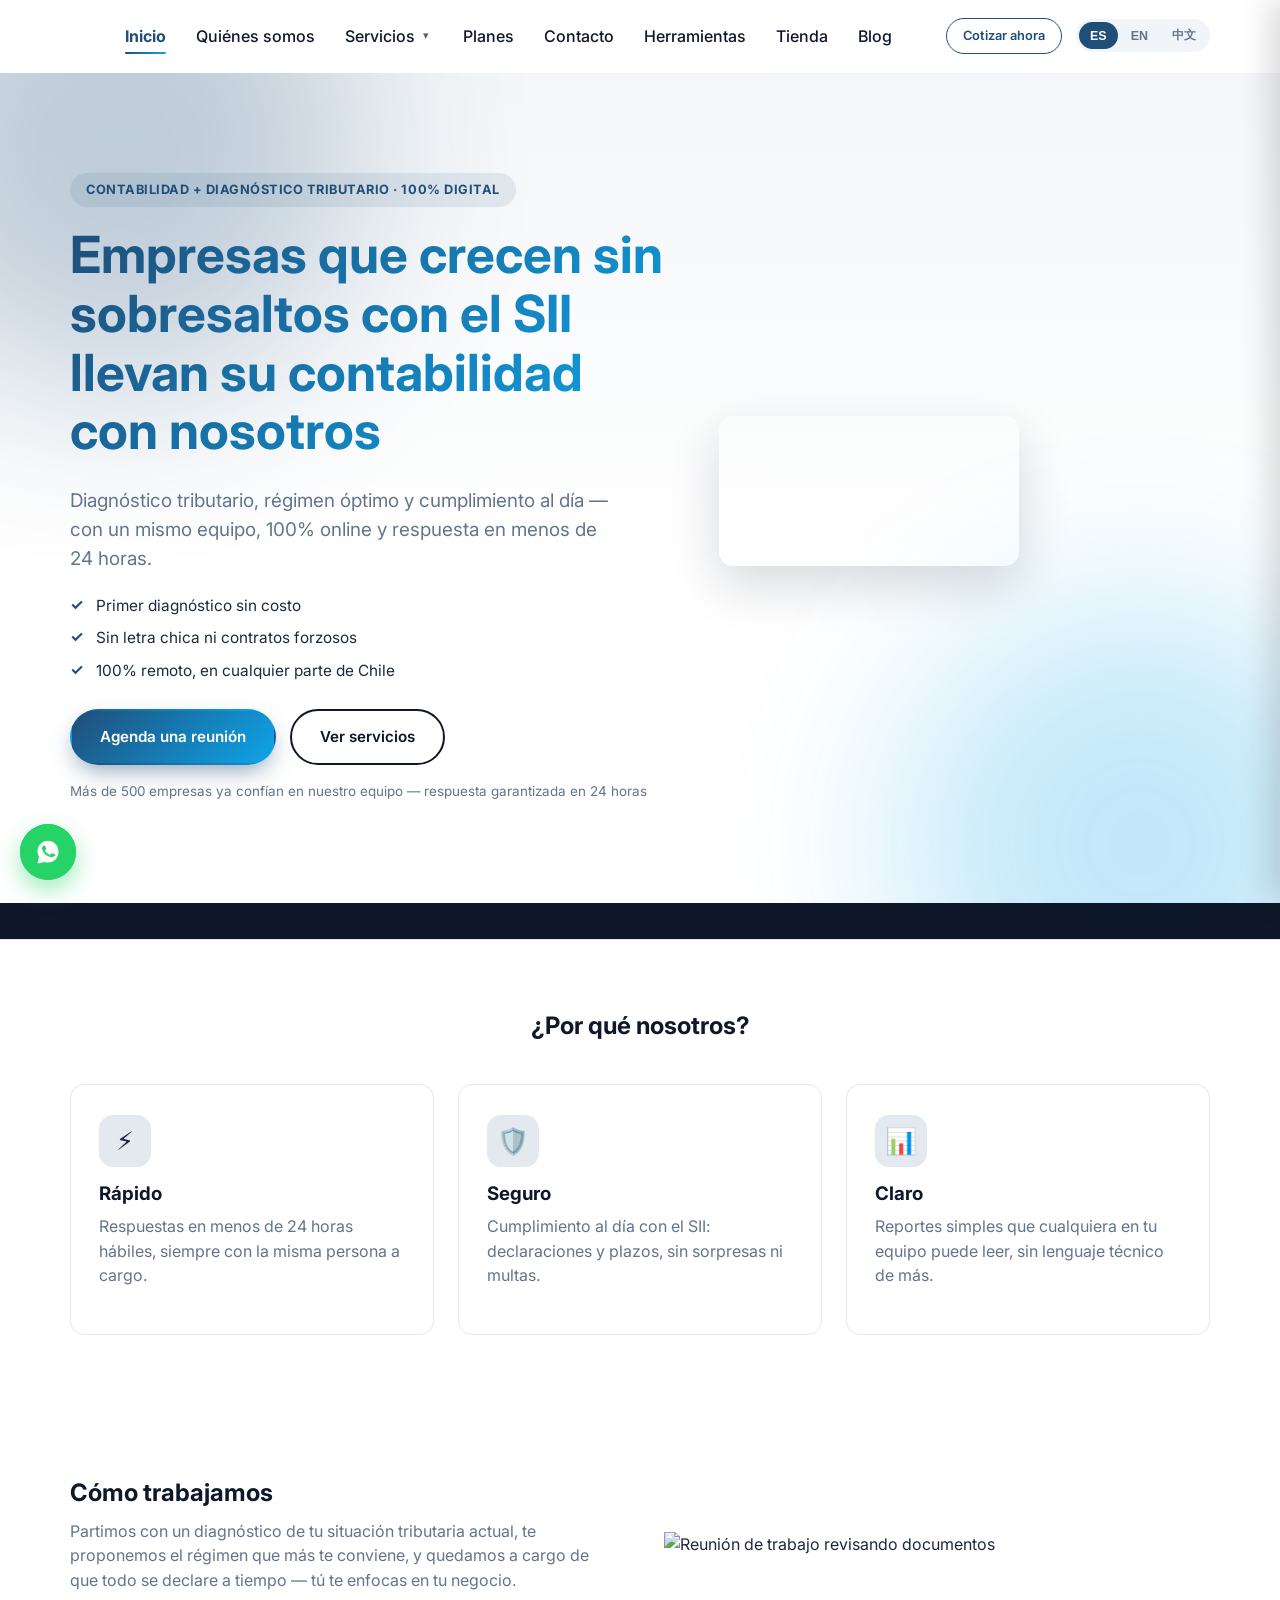
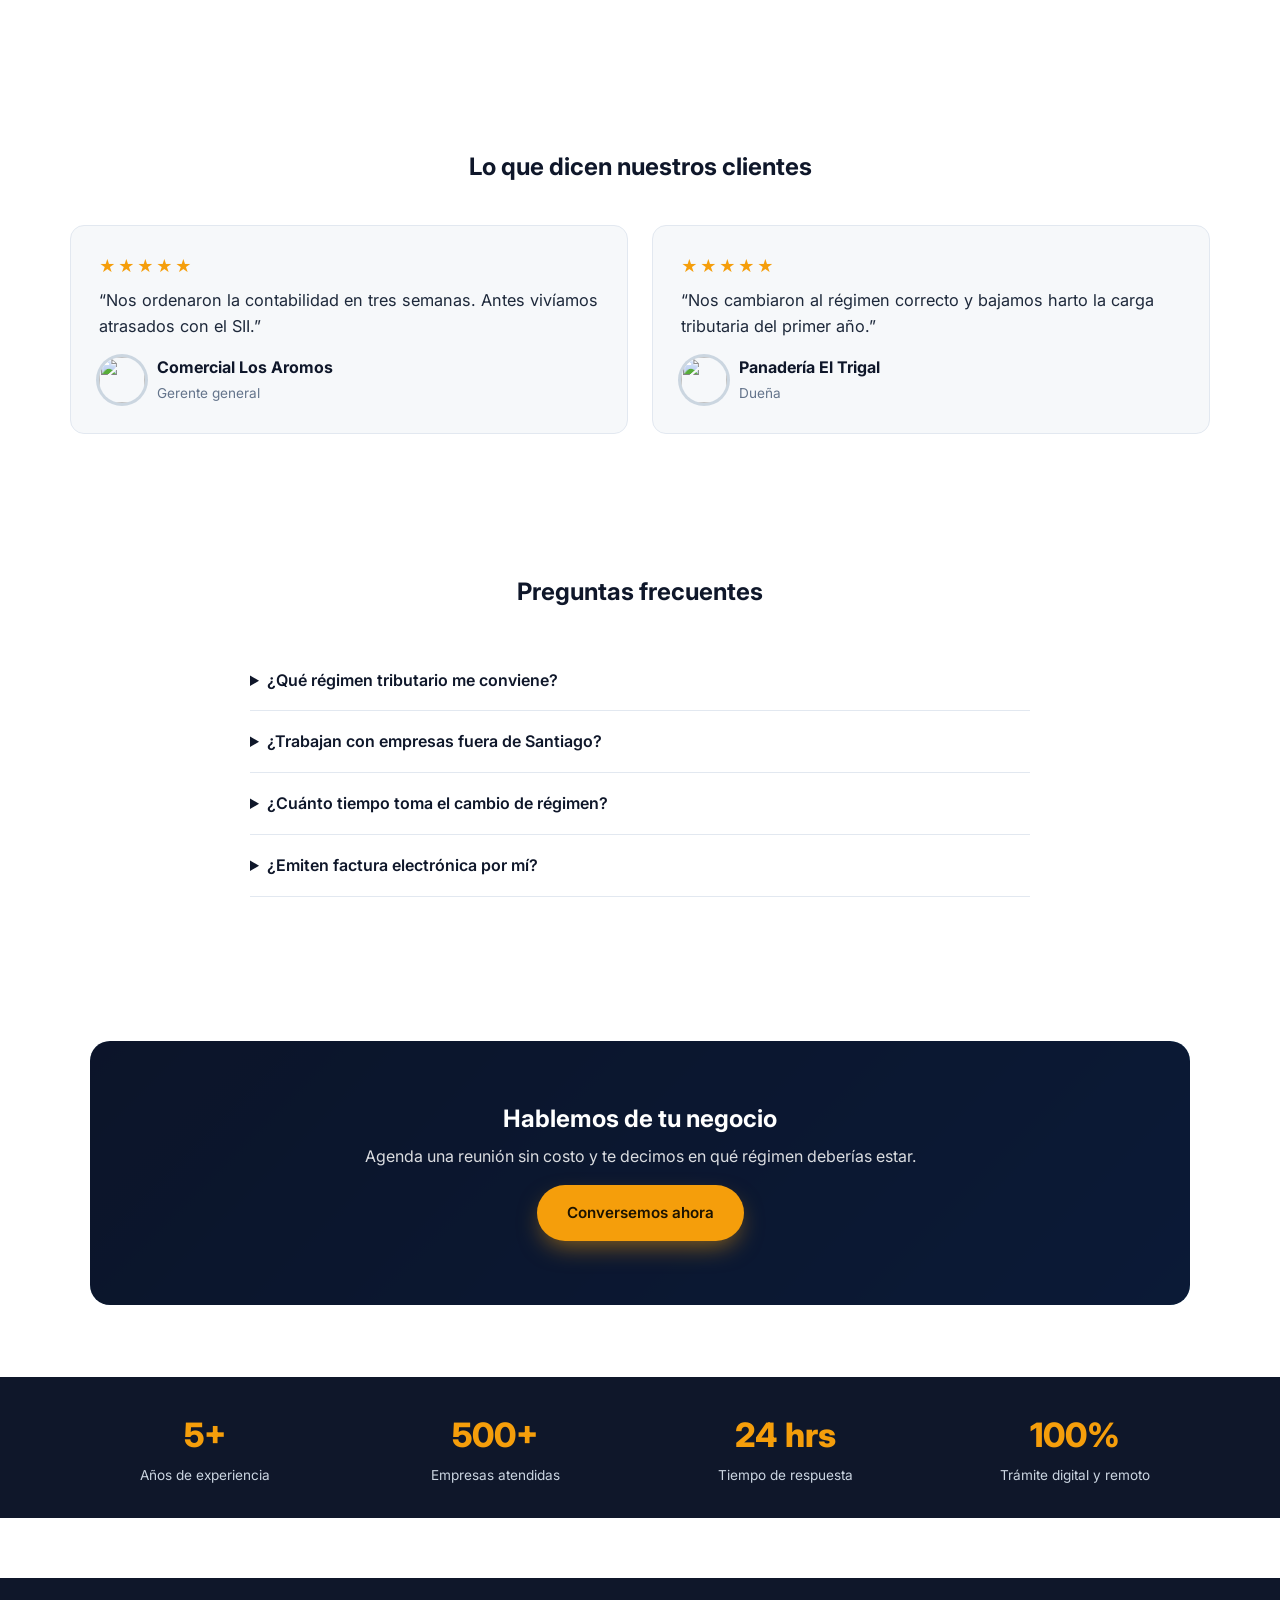
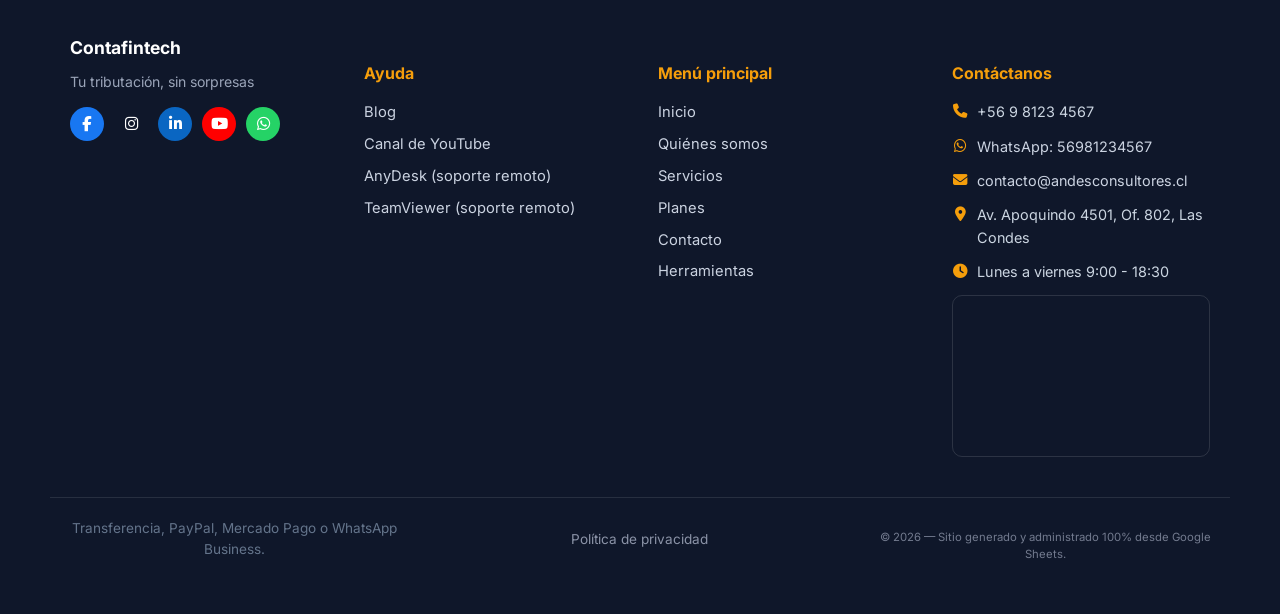
==== commit 30bcf05f: "Publicación automática 2026-09-27 17:14" ====
--- a/index.html
+++ b/index.html
@@ -38,10 +38,9 @@
   </div>
 </header>
 
-<!-- Vive fuera de #contenido-pagina para no perderse cada vez que una ruta reescribe su
-     innerHTML: render() la reubica ella misma después de pintar cada página (ver
-     reubicarBarraIndicadores_ más abajo) — debajo del hero/banner si la página tiene uno,
-     o al principio del contenido si no, nunca amontonada junto a la cabecera. -->
+<!-- Solo debe verse en Inicio/Home. render() la saca de #contenido-pagina ANTES de reescribir su
+     innerHTML en cada cambio de ruta (para no ser destruida junto con el contenido anterior) y
+     reubicarBarraIndicadores_() la reinserta debajo del hero solo cuando la ruta es "inicio". -->
 <div class="barra-indicadores oculto" id="barra-indicadores" aria-hidden="true"></div>
 
 <main id="contenido-pagina">
@@ -312,18 +311,24 @@
     setTimeout(function () { boton.disabled = false; boton.textContent = textoOriginal; }, 1400);
   });
 
-  // Reubica la barra de indicadores DENTRO del contenido recién pintado: debajo del banner
-  // (".seccion-hero") si la página tiene uno — antes del primer título de la siguiente
-  // sección, como pidió el negocio — o al comienzo del contenido si la página no tiene hero.
-  // Es el mismo nodo del DOM (no una copia): sobrevive a que #contenido-pagina reescriba su
-  // innerHTML en cada cambio de ruta porque se reinserta después, al final de render().
-  function reubicarBarraIndicadores_() {
+  // La barra de indicadores solo debe verse en Inicio/Home (pedido explícito) — en cualquier
+  // otra ruta se saca del flujo y se oculta con su propia clase ("oculto-ruta"), sin tocar la
+  // clase "oculto" que ya usa pintarBarraIndicadores_() para el caso "sin datos/deshabilitada
+  // desde Config", así ninguna de las dos funciones pisa la decisión de la otra. Dentro de
+  // Inicio, se reubica DENTRO del contenido recién pintado, debajo del banner (".seccion-hero")
+  // — antes del primer título de la siguiente sección, como pidió el negocio. render() ya se
+  // encarga de sacarla de #contenido-pagina ANTES de reescribir su innerHTML en cada cambio de
+  // ruta, así que reinsertarla acá nunca la destruye.
+  function reubicarBarraIndicadores_(ruta) {
     var barra = document.getElementById('barra-indicadores');
     var main = document.getElementById('contenido-pagina');
+    if (ruta !== 'inicio') {
+      barra.classList.add('oculto-ruta');
+      return;
+    }
+    barra.classList.remove('oculto-ruta');
     var hero = main.querySelector('.seccion-hero');
-    var migas = main.querySelector('.migas-pan');
     if (hero) { hero.insertAdjacentElement('afterend', barra); }
-    else if (migas) { migas.insertAdjacentElement('afterend', barra); }
     else { main.insertAdjacentElement('afterbegin', barra); }
   }
 
@@ -486,20 +491,32 @@
     var main = document.getElementById('contenido-pagina');
     var idioma = I18n.idioma();
 
+    // BUG REAL corregido: la barra de indicadores se reubicaba DENTRO de #contenido-pagina
+    // (reubicarBarraIndicadores_ la insertaba después del hero). Como "main.innerHTML = ..."
+    // destruye TODOS los hijos actuales de main, en cuanto la barra quedaba adentro (después de
+    // visitar Inicio una vez) el siguiente cambio de página la borraba del DOM para siempre —
+    // por eso "al salir de Inicio los indicadores se van" y ya no volvían ni al regresar. Se saca
+    // la barra de #contenido-pagina ANTES de reescribir su innerHTML, en todos los casos, para que
+    // nunca sea un hijo de main en el momento del reemplazo.
+    var barraIndicadores = document.getElementById('barra-indicadores');
+    if (barraIndicadores.parentElement === main) {
+      document.body.insertBefore(barraIndicadores, main);
+    }
+
     if (ruta === 'tienda' && !window.Sitio.moduloActivo('tienda')) { ruta = 'inicio'; }
     if ((ruta === 'blog' || ruta.indexOf('blog/') === 0) && !window.Sitio.moduloActivo('blog')) { ruta = 'inicio'; }
 
     if (ruta === 'blog') {
       main.innerHTML = migasDeRuta_('blog', I18n.t('menu_blog'), idioma) + '<section class="reveal"><div class="contenedor"><div class="seccion-encabezado"><h2>' + I18n.t('menu_blog') + '</h2></div><div class="grid-blog">' + Render.renderBlog(estado.blog, idioma) + '</div></div></section>';
       Render.activarReveal(main);
-      reubicarBarraIndicadores_();
+      reubicarBarraIndicadores_(ruta);
       marcarEnlaceActivoMenu_(ruta);
       return;
     }
     if (ruta.indexOf('blog/') === 0) {
       var post = estado.blog.filter(function (p) { return p.slug === ruta.slice(5); })[0];
       main.innerHTML = migasDeRuta_(ruta, post ? Render.campo(post, 'titulo', idioma) : I18n.t('articulo_no_encontrado'), idioma) + Render.renderPostBlog(post, idioma);
-      reubicarBarraIndicadores_();
+      reubicarBarraIndicadores_(ruta);
       marcarEnlaceActivoMenu_(ruta);
       return;
     }
@@ -507,7 +524,7 @@
       main.innerHTML = migasDeRuta_('tienda', I18n.t('menu_tienda'), idioma) + renderTienda_(idioma);
       Carrito.enlazarBotonesAgregar();
       Render.activarReveal(main);
-      reubicarBarraIndicadores_();
+      reubicarBarraIndicadores_(ruta);
       marcarEnlaceActivoMenu_(ruta);
       return;
     }
@@ -524,7 +541,7 @@
     if (window.Herramientas) { Herramientas.montar(main); }
     if (window.Diagnostico) { Diagnostico.montar(main); }
     Render.activarReveal(main);
-    reubicarBarraIndicadores_();
+    reubicarBarraIndicadores_(ruta);
   }
 
   function renderTienda_(idioma) {
--- a/css/estilo.css
+++ b/css/estilo.css
@@ -158,13 +158,23 @@
 
 /* ---- Mega-menú anidado (Menu.padre>Menu, cualquier profundidad — ver js/render.js → renderMenu) ----
  * Escritorio: el submenú se abre al pasar el mouse por el <li>, o si quedó "abierta" por un toque
- * (móvil/touch, ver el botón ▾ más abajo) — ambos casos usan la misma regla de visibilidad. */
-.menu-principal li { position: relative; display: flex; align-items: center; }
+ * (móvil/touch, ver el botón ▾ más abajo) — ambos casos usan la misma regla de visibilidad.
+ * Cada <li> puede traer hasta 3 hijos directos: el link, su botón ▾ (si tiene hijos) y su propio
+ * <ul class="submenu"> (si tiene hijos) — los tres viven en el MISMO <li> (ver nivel_() en
+ * render.js), a cualquier profundidad (ej. "Contabilidad Digital" trae su link + su ▾ + su propio
+ * submenú con los 3 planes, todo dentro del <li> que a su vez es un ítem DEL submenú de
+ * "Servicios"). "flex-wrap: wrap" + el submenú forzado a "flex-basis: 100%" es lo que logra que
+ * el link y su flecha compartan la primera línea y el submenú caiga siempre a una línea propia,
+ * a cualquier nivel de anidamiento — antes el link era "display:block" (ocupaba TODO el ancho) y
+ * su flecha quedaba empujada, sola, a la línea de abajo: eso es lo que se veía roto/desordenado. */
+.menu-principal li { position: relative; display: flex; flex-wrap: wrap; align-items: center; }
+.menu-principal li > a { flex: 1 1 auto; min-width: 0; }
 .menu-principal .abrir-submenu {
   background: none; border: none; margin-left: 4px; padding: 2px 4px; cursor: pointer; font-size: .7rem;
-  color: inherit; opacity: .75; transition: transform var(--transicion);
+  color: inherit; opacity: .75; transition: transform var(--transicion); flex-shrink: 0;
 }
 .menu-principal li.abierta > .abrir-submenu { transform: rotate(180deg); }
+.menu-principal li > .submenu { flex-basis: 100%; }
 .menu-principal .submenu {
   position: absolute; top: calc(100% + 14px); left: 0; min-width: 240px; list-style: none;
   background: var(--color-fondo); border: 1px solid var(--color-borde); border-radius: 12px;
@@ -173,7 +183,6 @@
 }
 .menu-principal li.tiene-submenu:hover > .submenu,
 .menu-principal li.tiene-submenu.abierta > .submenu { opacity: 1; visibility: visible; transform: translateY(0); }
-.menu-principal .submenu li { display: block; }
 .menu-principal .submenu a {
   display: block; padding: 10px 14px; border-radius: 8px; color: var(--color-texto); font-weight: 500; white-space: nowrap;
 }
@@ -183,7 +192,6 @@
  * costado, como cualquier flyout de dos niveles — nunca tapa a su propio padre. */
 .menu-principal .submenu .submenu-nivel2 { top: -10px; left: calc(100% + 8px); }
 @media (max-width: 860px) {
-  .menu-principal li { display: block; }
   .menu-principal .submenu {
     position: static; box-shadow: none; border: none; border-left: 2px solid var(--color-borde);
     border-radius: 0; margin: 0 0 0 14px; padding: 0; max-height: 0; overflow: hidden;
@@ -207,8 +215,18 @@
 
 /* CTA fijo de la cabecera: visible siempre en escritorio (cabecera "sticky"); en móvil se
  * oculta acá y reaparece como primer ítem del menú desplegable (.item-cta-menu más abajo),
- * para no competir por espacio con el logo/idioma/hamburguesa en una pantalla angosta. */
-.btn-cta-cabecera { padding: 10px 22px; font-size: .88rem; white-space: nowrap; }
+ * para no competir por espacio con el logo/idioma/hamburguesa en una pantalla angosta.
+ * A propósito discreto (contorno, no relleno sólido; texto pequeño) — la primera versión usaba
+ * el botón "btn-primario" grande de degradado y quedó demasiado dominante en la cabecera.
+ * Selector por id a propósito: ".btn { padding: 14px 28px }" vive más abajo en este archivo sin
+ * media query, y con la misma especificidad de clase le gana a ".btn-cta-cabecera" por venir
+ * después en la cascada (mismo problema que ya pasó con "display:none" en móvil, ver más abajo). */
+#cta-cabecera {
+  padding: 7px 16px; font-size: .8rem; white-space: nowrap; background: none;
+  border: 1.5px solid var(--color-primario); color: var(--color-primario); box-shadow: none;
+}
+#cta-cabecera:hover { background: var(--color-primario); color: #fff; }
+#cta-cabecera::before { display: none; }
 /* ".menu-principal li" (más abajo, sin media query) ya fija "display:flex" a TODOS los <li> del
  * menú con especificidad clase+tipo — para ganarle en escritorio hace falta la misma composición
  * ".menu-principal li.item-cta-menu", no solo ".item-cta-menu" a secas. */
@@ -526,11 +544,37 @@
 .carrito-total-estimado { font-weight: 700; font-size: 1.05rem; color: var(--color-secundario); margin: 14px 0 4px; min-height: 1.3em; }
 .carrito-nota-flujo { font-size: .8rem; color: var(--color-texto-suave); margin-top: 14px; padding-top: 14px; border-top: 1px dashed var(--color-borde); }
 
-/* ---- Pie de página ---- */
-.pie { background: var(--color-secundario); color: #cbd5e1; padding: 48px 0 24px; margin-top: 60px; }
-.pie a { color: #e2e8f0; }
-.pie .contenedor { display: flex; flex-wrap: wrap; justify-content: space-between; gap: 24px; }
-.pie small { display: block; margin-top: 30px; opacity: .6; text-align: center; }
+/* ---- Pie de página: 4 columnas (marca+redes / Ayuda / Menú / Contacto+mapa), mismo diseño en
+ * TODAS las páginas — replica la estructura de la plantilla de referencia (encabezados en el
+ * color de acento del tenant, líneas de contacto con ícono, redes en círculos de su color de
+ * marca, mapa embebido), pero con datos 100% en vivo desde Config/Menu — nunca texto fijo de una
+ * marca en particular, para que sirva igual para cualquier cliente del sistema. ---- */
+.pie { background: var(--color-secundario); color: #cbd5e1; padding: 56px 0 0; margin-top: 60px; }
+.pie a { color: #cbd3e1; text-decoration: none; }
+.pie a:hover { color: var(--color-acento); text-decoration: underline; }
+.pie .contenedor { display: grid; grid-template-columns: repeat(auto-fit, minmax(220px, 1fr)); gap: 36px; padding-bottom: 40px; }
+.pie-columna h5 { color: var(--color-acento); font-size: 1rem; margin-bottom: 16px; }
+.pie-marca { display: block; color: #fff; font-size: 1.1rem; margin-bottom: 10px; }
+.pie-descripcion { color: #9aa4b8; font-size: .88rem; margin-bottom: 4px; }
+.pie-columna ul { list-style: none; margin: 0; padding: 0; }
+.pie-columna li { margin-bottom: 9px; font-size: .92rem; }
+.pie-redes { display: flex; flex-wrap: wrap; gap: 10px; margin-top: 14px; }
+.pie-redes a {
+  width: 34px; height: 34px; border-radius: 50%; display: flex; align-items: center; justify-content: center;
+  color: #fff; font-size: .95rem; transition: transform var(--transicion), filter var(--transicion); text-decoration: none;
+}
+.pie-redes a:hover { transform: translateY(-3px) scale(1.06); filter: brightness(1.12); color: #fff; text-decoration: none; }
+.pie-linea-contacto { display: flex; align-items: flex-start; gap: 9px; margin-bottom: 12px; font-size: .9rem; }
+.pie-linea-contacto i { color: var(--color-acento); margin-top: 3px; flex-shrink: 0; width: 16px; text-align: center; }
+.pie-mapa { border-radius: 10px; overflow: hidden; margin-top: 6px; border: 1px solid rgba(255,255,255,.12); }
+.pie-mapa iframe { width: 100%; height: 160px; border: 0; display: block; }
+.pie-linea-inferior {
+  border-top: 1px solid rgba(255,255,255,.1); padding: 20px 0 24px; display: flex; flex-wrap: wrap;
+  align-items: center; justify-content: center; gap: 14px; text-align: center; font-size: .85rem; color: #8b93a7;
+}
+.pie-linea-inferior a { color: #8b93a7; }
+.pie-linea-inferior small { opacity: .8; }
+@media (max-width: 720px) { .pie .contenedor { grid-template-columns: 1fr; gap: 30px; } }
 
 /* ---- Estado de carga ---- */
 .cargando { text-align: center; padding: 80px 20px; color: var(--color-texto-suave); }
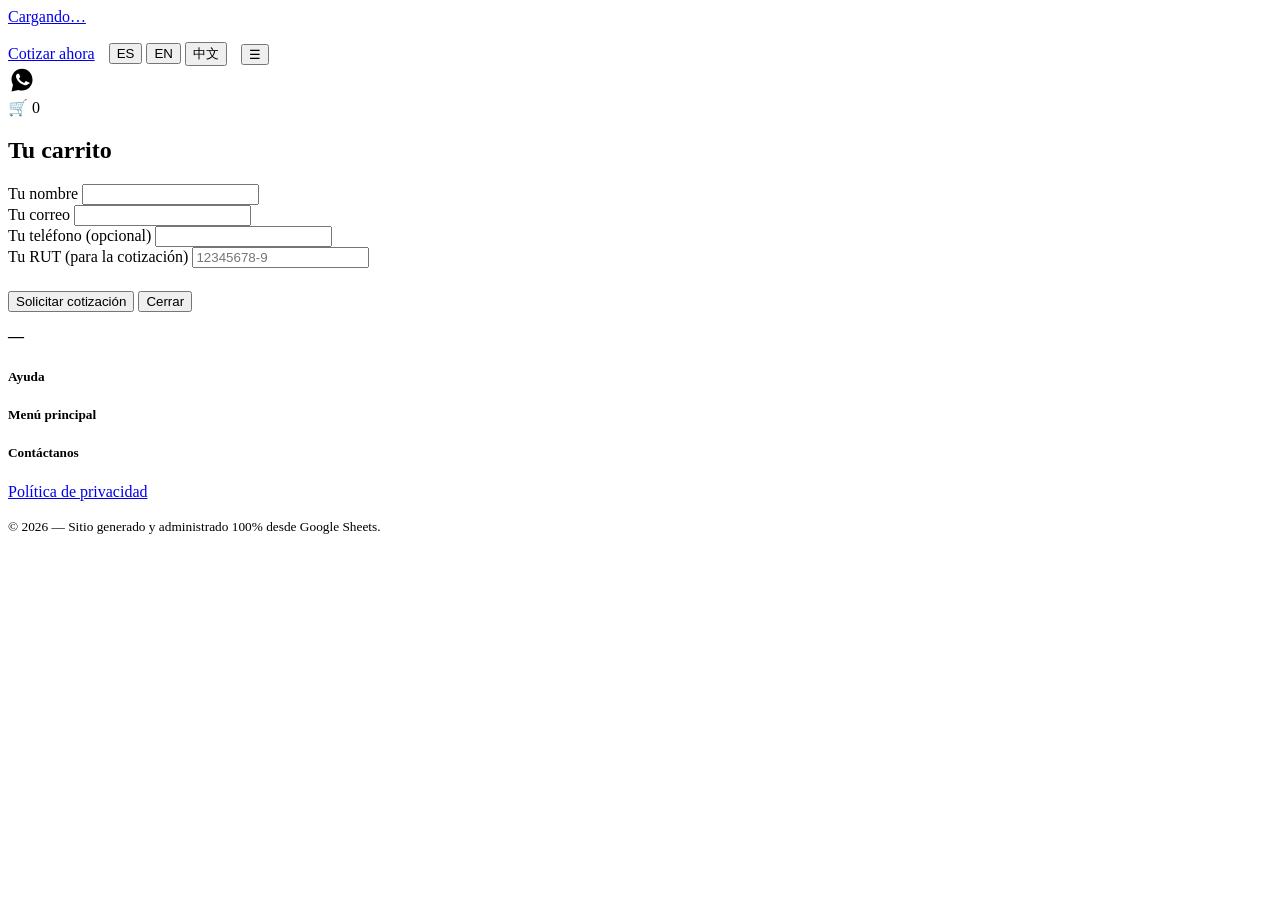
==== commit 0b248fd1: "Publicación automática 2026-09-27 19:19" ====
--- a/index.html
+++ b/index.html
@@ -59,8 +59,20 @@
   <div id="lineas-carrito"></div>
   <p id="total-carrito-estimado" class="carrito-total-estimado"></p>
   <div class="campo">
+    <label for="nombre-cotizacion">Tu nombre</label>
+    <input type="text" id="nombre-cotizacion" autocomplete="name">
+  </div>
+  <div class="campo">
+    <label for="email-cotizacion">Tu correo</label>
+    <input type="email" id="email-cotizacion" autocomplete="email">
+  </div>
+  <div class="campo">
+    <label for="telefono-cotizacion">Tu teléfono (opcional)</label>
+    <input type="tel" id="telefono-cotizacion" autocomplete="tel">
+  </div>
+  <div class="campo">
     <label for="rut-cotizacion">Tu RUT (para la cotización)</label>
-    <input type="text" id="rut-cotizacion" placeholder="12345678-9">
+    <input type="text" id="rut-cotizacion" placeholder="12345678-9" autocomplete="off">
   </div>
   <p id="estimado-envio" style="font-size:.85rem; color:var(--color-texto-suave)"></p>
   <button class="btn btn-primario btn-bloque" id="btn-cotizar">Solicitar cotización</button>
@@ -103,6 +115,7 @@
 
 <script src="js/i18n.js"></script>
 <script src="js/config.js"></script>
+<script src="js/validacion.js"></script>
 <script src="js/render.js"></script>
 <script src="js/carrito.js"></script>
 <script src="js/formulario.js"></script>
@@ -534,6 +547,8 @@
     // completo como un solo string, así que se compara tal cual, sin partirlo por "/".
     var pagina = window.Sitio.paginaPorSlug(ruta);
     document.title = (pagina ? Render.campo(pagina, 'titulo', idioma) + ' — ' : '') + (estado.config.empresa_nombre || '');
+    var metaDesc = document.querySelector('meta[name="description"]');
+    if (metaDesc) { metaDesc.setAttribute('content', (pagina && Render.campo(pagina, 'meta_descripcion', idioma)) || estado.config.seo_descripcion || ''); }
     var tituloPagina = pagina ? Render.campo(pagina, 'titulo', idioma) : I18n.t('pagina_no_encontrada');
     main.innerHTML = (ruta === 'inicio' ? '' : migasDeRuta_(ruta, tituloPagina, idioma)) + Render.renderPagina(pagina, estado.config, idioma);
     marcarEnlaceActivoMenu_(ruta);
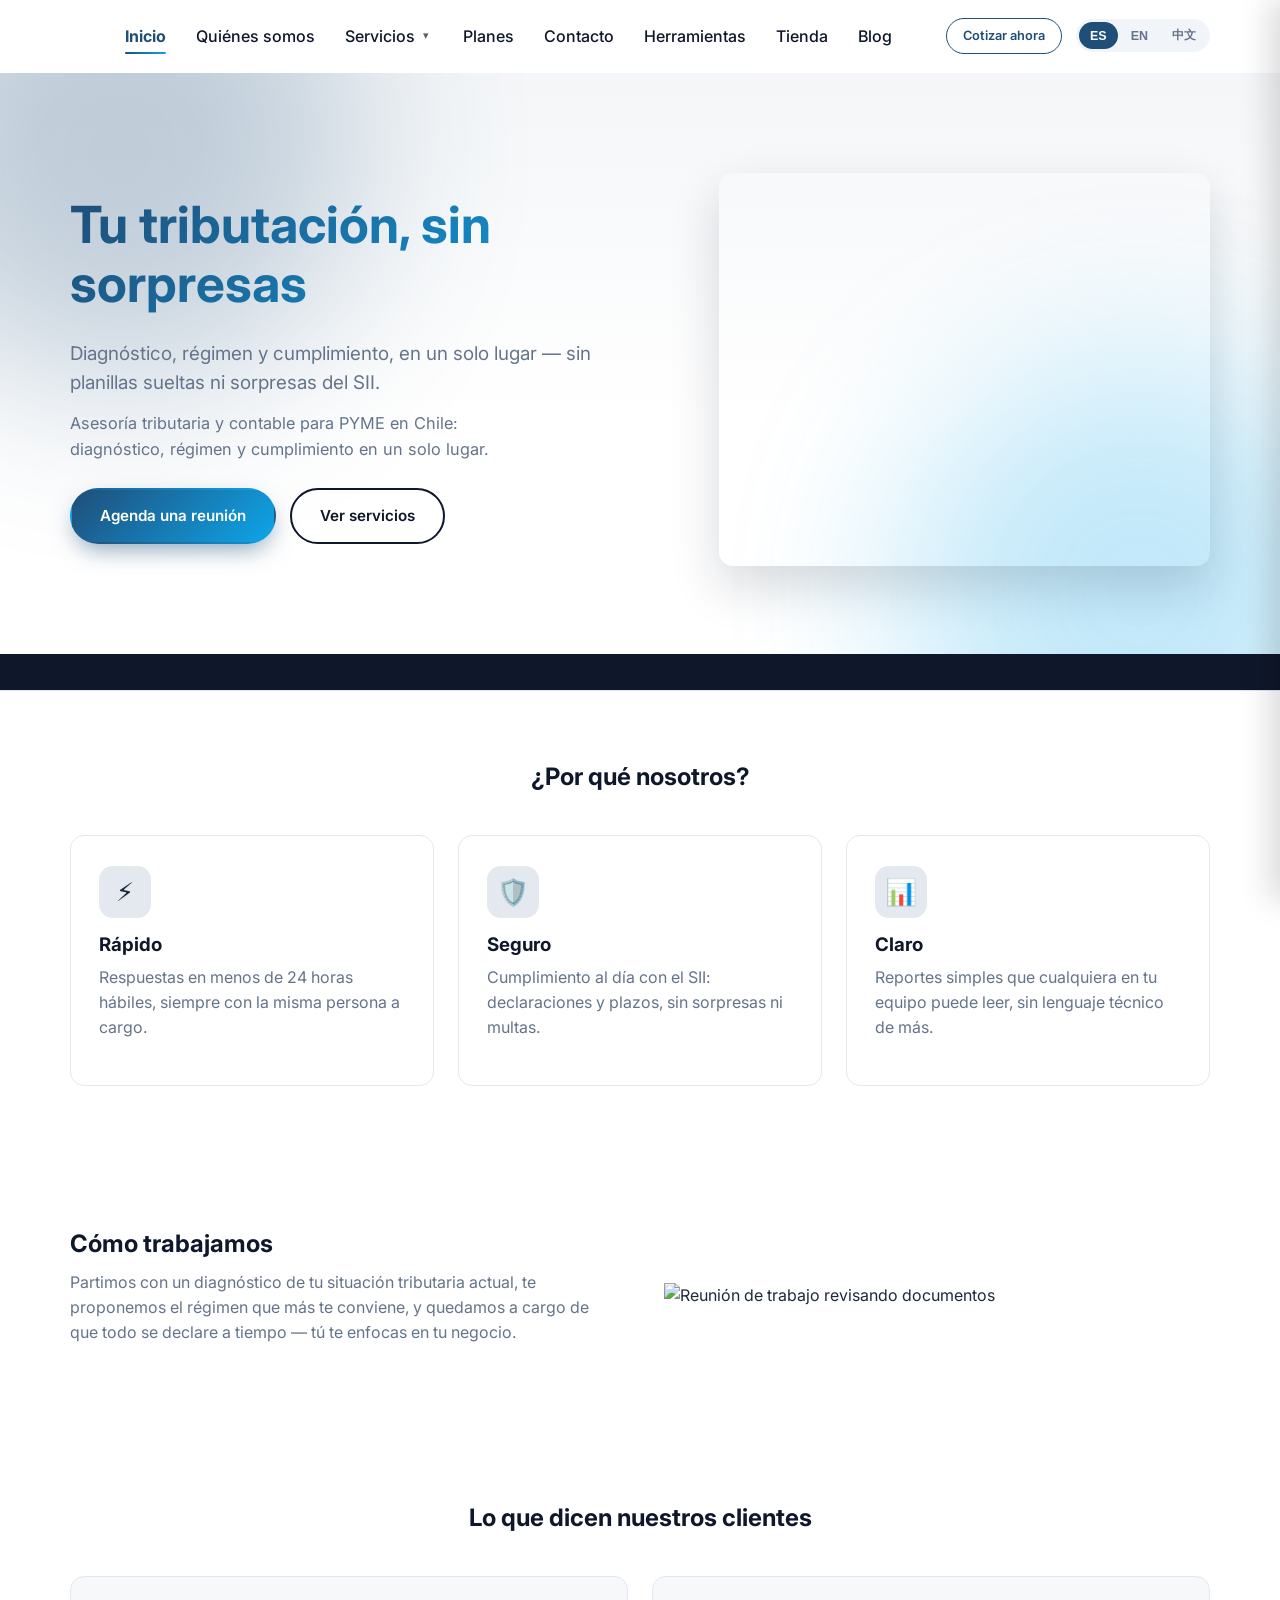
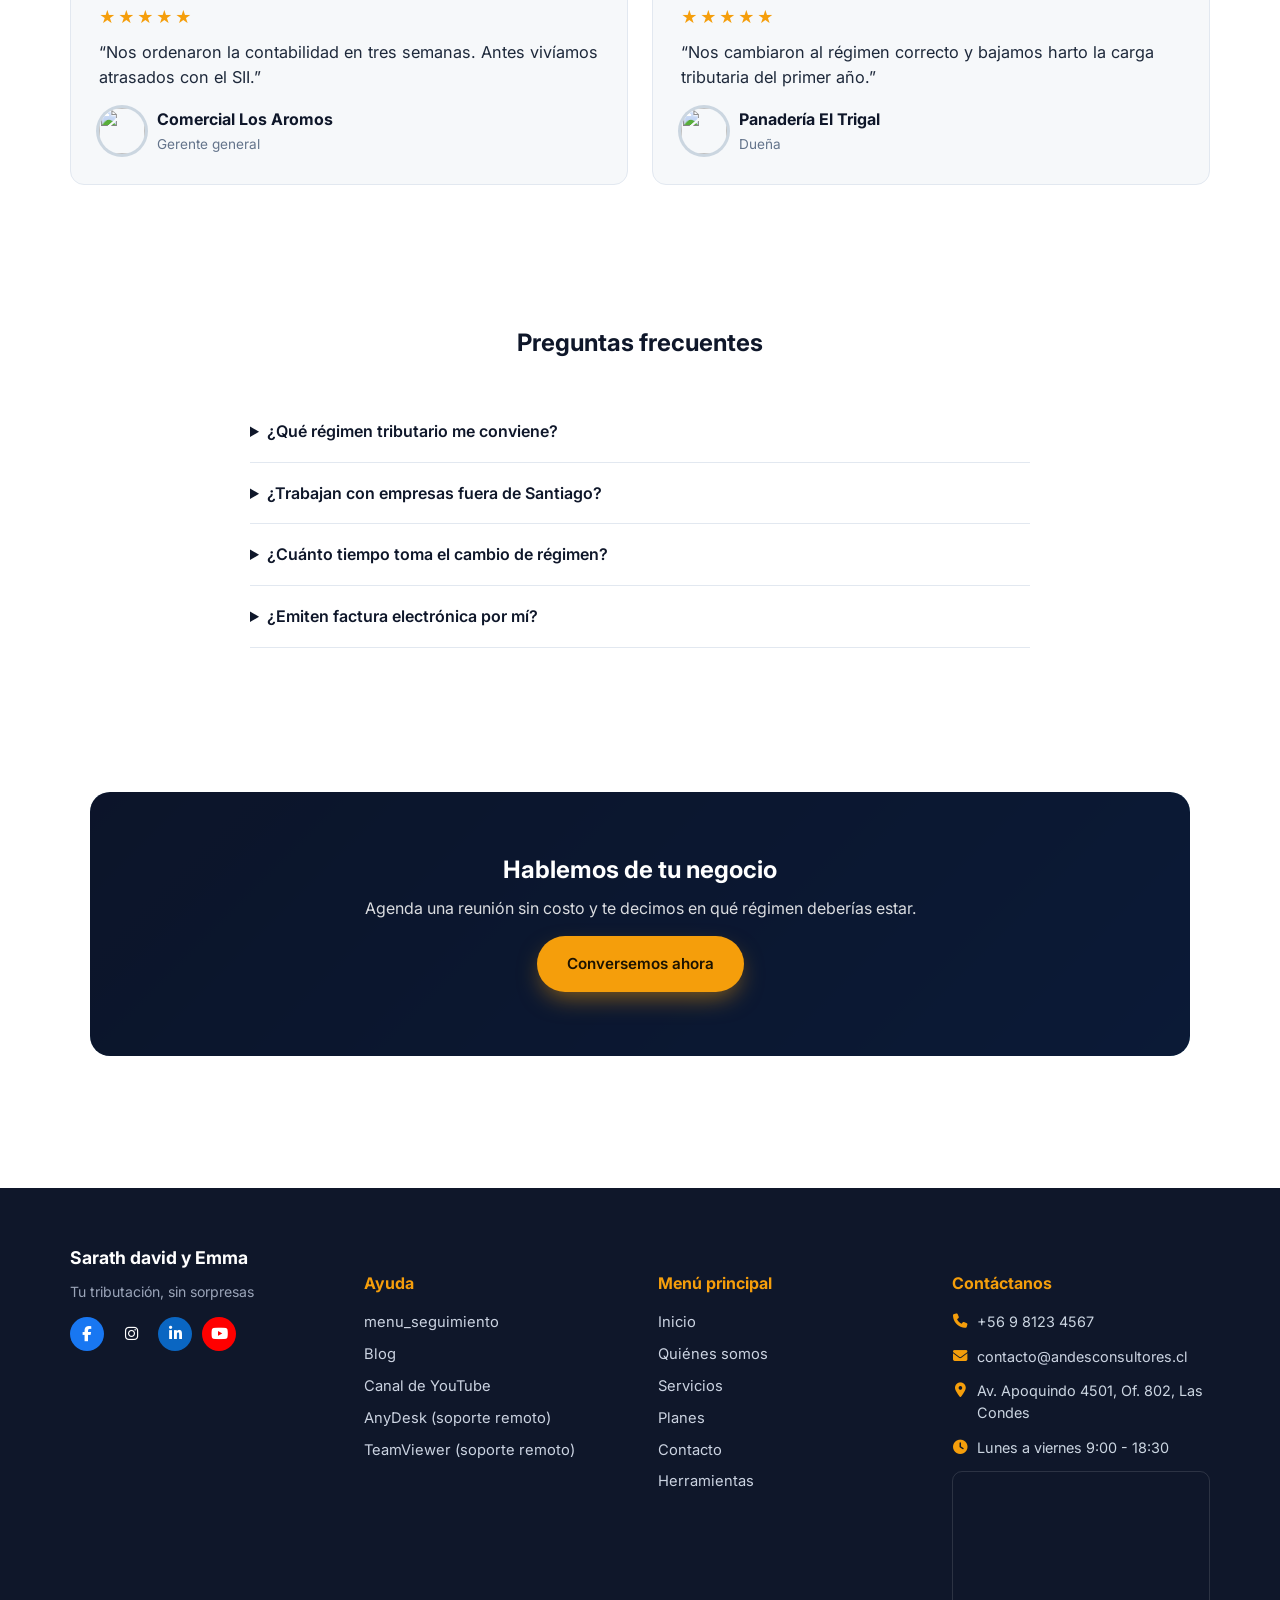
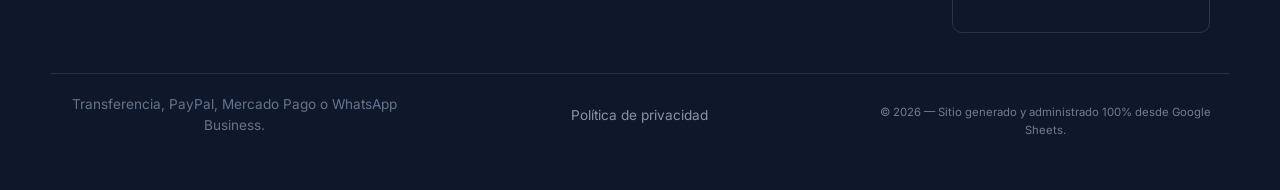
==== commit f3838907: "Publicación automática 2026-09-28 14:06" ====
--- a/index.html
+++ b/index.html
@@ -75,6 +75,7 @@
     <input type="text" id="rut-cotizacion" placeholder="12345678-9" autocomplete="off">
   </div>
   <p id="estimado-envio" style="font-size:.85rem; color:var(--color-texto-suave)"></p>
+  <p class="carrito-confianza" id="carrito-confianza">🔒 Sin compromiso — respuesta dentro de 1 día hábil.</p>
   <button class="btn btn-primario btn-bloque" id="btn-cotizar">Solicitar cotización</button>
   <button class="btn btn-secundario btn-bloque" id="btn-cerrar-carrito" style="margin-top:10px">Cerrar</button>
   <p id="mensaje-carrito"></p>
@@ -121,6 +122,7 @@
 <script src="js/formulario.js"></script>
 <script src="js/herramientas.js"></script>
 <script src="js/diagnostico.js"></script>
+<script src="js/seguimiento.js"></script>
 <script>
 (async function () {
   document.getElementById('pie-anio').textContent = new Date().getFullYear();
@@ -134,6 +136,7 @@
     // Explica, ANTES de que el visitante haga clic, qué pasa después de pedir la cotización —
     // reduce la duda típica de "¿y ahora qué?" justo en el paso más cercano a la venta.
     document.getElementById('carrito-nota-flujo').textContent = I18n.t('carrito_explicacion_flujo');
+    document.getElementById('carrito-confianza').textContent = I18n.t('carrito_confianza_msg');
     if (window.Carrito) { Carrito.render(); }
     document.getElementById('pie-link-privacidad').textContent = I18n.t('politica_privacidad');
     document.getElementById('pie-generado').textContent = I18n.t('pie_generado');
@@ -399,6 +402,7 @@
     // descargas de soporte remoto — utilidad genérica para cualquier estudio contable/asesoría
     // que use este sistema, no específica de una marca.
     var ayuda = [];
+    ayuda.push({ href: '#seguimiento', texto: I18n.t('menu_seguimiento') });
     if (window.Sitio.moduloActivo('blog') && estado.blog.length) { ayuda.push({ href: '#blog', texto: I18n.t('menu_blog') }); }
     if (c.redes_youtube) { ayuda.push({ href: c.redes_youtube, texto: I18n.t('pie_canal_youtube'), externo: true }); }
     var listaAyuda = ayuda.map(function (a) { return '<li><a href="' + Render.esc(a.href) + '"' + (a.externo ? ' target="_blank" rel="noopener"' : '') + '>' + Render.esc(a.texto) + '</a></li>'; }).join('');
@@ -535,7 +539,15 @@
     }
     if (ruta === 'tienda') {
       main.innerHTML = migasDeRuta_('tienda', I18n.t('menu_tienda'), idioma) + renderTienda_(idioma);
-      Carrito.enlazarBotonesAgregar();
+      pintarGrillaTienda_(idioma);
+      Render.activarReveal(main);
+      reubicarBarraIndicadores_(ruta);
+      marcarEnlaceActivoMenu_(ruta);
+      return;
+    }
+    if (ruta === 'seguimiento') {
+      main.innerHTML = migasDeRuta_('seguimiento', I18n.t('menu_seguimiento'), idioma) + renderSeguimiento_(idioma);
+      if (window.Seguimiento) { Seguimiento.montar(document.getElementById('contenido-pagina')); }
       Render.activarReveal(main);
       reubicarBarraIndicadores_(ruta);
       marcarEnlaceActivoMenu_(ruta);
@@ -559,20 +571,94 @@
     reubicarBarraIndicadores_(ruta);
   }
 
+  // Tienda: antes era una grilla sin buscador, sin filtro de categoría, sin orden y sin foto —
+  // el catálogo completo (categorías, imagen del producto) ya viajaba en data/catalogo.json sin
+  // usarse. Todo el filtrado/orden ocurre en el navegador (los datos ya están cargados), así que
+  // no agrega ninguna llamada nueva a la API; re-pinta solo la grilla al escribir/filtrar/ordenar.
+  function tarjetaProducto_(p, idioma) {
+    var imagen = p.medio_url
+      ? '<img src="' + Render.esc(p.medio_url) + '" alt="' + Render.esc(Render.campo(p, 'nombre', idioma)) + '" loading="lazy">'
+      : '<div class="tarjeta-producto-sin-foto" aria-hidden="true">🧾</div>';
+    return (
+      '<div class="tarjeta tarjeta-producto">' + imagen +
+      '<h3>' + Render.esc(Render.campo(p, 'nombre', idioma)) + '</h3>' +
+      '<div class="precio">' + Render.esc(p.precio_base) + ' <small>' + Render.esc(p.unidad_precio) + '</small></div>' +
+      '<button class="btn btn-primario btn-bloque" data-agregar="' + Render.esc(p.id_producto) + '">' + I18n.t('agregar_al_carrito') + '</button>' +
+      '</div>'
+    );
+  }
+
+  function productosFiltrados_(termino, idCategoria, orden, idioma) {
+    var productos = (estado.catalogo.productos || []).slice();
+    if (termino) {
+      var t = termino.toLowerCase();
+      productos = productos.filter(function (p) { return Render.campo(p, 'nombre', idioma).toLowerCase().indexOf(t) !== -1; });
+    }
+    if (idCategoria) { productos = productos.filter(function (p) { return p.id_categoria === idCategoria; }); }
+    if (orden === 'precio_asc') { productos.sort(function (a, b) { return Number(a.precio_base) - Number(b.precio_base); }); }
+    else if (orden === 'precio_desc') { productos.sort(function (a, b) { return Number(b.precio_base) - Number(a.precio_base); }); }
+    else if (orden === 'nombre') { productos.sort(function (a, b) { return Render.campo(a, 'nombre', idioma).localeCompare(Render.campo(b, 'nombre', idioma)); }); }
+    return productos;
+  }
+
+  function pintarGrillaTienda_(idioma) {
+    var contenedor = document.getElementById('grilla-tienda');
+    if (!contenedor) { return; }
+    var termino = (document.getElementById('tienda-buscar') || {}).value || '';
+    var idCategoria = (document.getElementById('tienda-categoria') || {}).value || '';
+    var orden = (document.getElementById('tienda-orden') || {}).value || '';
+    var productos = productosFiltrados_(termino, idCategoria, orden, idioma);
+    var tarjetas = productos.map(function (p) { return tarjetaProducto_(p, idioma); }).join('');
+    var totalPublicados = (estado.catalogo.productos || []).length;
+    var vacio = !productos.length
+      ? '<p style="text-align:center; color:var(--color-texto-suave)">' + (totalPublicados ? I18n.t('tienda_sin_resultados') : I18n.t('todavia_sin_productos')) + '</p>'
+      : '';
+    contenedor.innerHTML = vacio + '<div class="grid-catalogo">' + tarjetas + '</div>';
+    Carrito.enlazarBotonesAgregar();
+  }
+
   function renderTienda_(idioma) {
-    var productos = estado.catalogo.productos || [];
-    var tarjetas = productos.map(function (p) {
-      return (
-        '<div class="tarjeta tarjeta-producto">' +
-        '<h3>' + Render.esc(Render.campo(p, 'nombre', idioma)) + '</h3>' +
-        '<div class="precio">' + Render.esc(p.precio_base) + ' <small>' + Render.esc(p.unidad_precio) + '</small></div>' +
-        '<button class="btn btn-primario btn-bloque" data-agregar="' + Render.esc(p.id_producto) + '">' + I18n.t('agregar_al_carrito') + '</button>' +
-        '</div>'
-      );
+    var categorias = estado.catalogo.categorias || [];
+    var opcionesCategoria = categorias.map(function (c) {
+      return '<option value="' + Render.esc(c.id_categoria) + '">' + Render.esc(Render.campo(c, 'nombre', idioma)) + '</option>';
     }).join('');
-    var vacio = !productos.length ? '<p style="text-align:center; color:var(--color-texto-suave)">' + I18n.t('todavia_sin_productos') + '</p>' : '';
-    return '<section class="reveal"><div class="contenedor"><div class="seccion-encabezado"><h2>' + I18n.t('menu_tienda') + '</h2></div>' + vacio + '<div class="grid-catalogo">' + tarjetas + '</div></div></section>';
-  }
+    return (
+      '<section class="reveal"><div class="contenedor">' +
+      '<div class="seccion-encabezado"><h2>' + I18n.t('menu_tienda') + '</h2></div>' +
+      '<div class="tienda-herramientas">' +
+      '<input type="search" id="tienda-buscar" placeholder="' + Render.esc(I18n.t('tienda_buscar_placeholder')) + '" aria-label="' + Render.esc(I18n.t('tienda_buscar_placeholder')) + '">' +
+      (categorias.length ? '<select id="tienda-categoria" aria-label="' + Render.esc(I18n.t('tienda_categoria_todas')) + '"><option value="">' + Render.esc(I18n.t('tienda_categoria_todas')) + '</option>' + opcionesCategoria + '</select>' : '') +
+      '<select id="tienda-orden" aria-label="' + Render.esc(I18n.t('tienda_ordenar')) + '">' +
+      '<option value="">' + Render.esc(I18n.t('tienda_orden_relevancia')) + '</option>' +
+      '<option value="precio_asc">' + Render.esc(I18n.t('tienda_orden_precio_asc')) + '</option>' +
+      '<option value="precio_desc">' + Render.esc(I18n.t('tienda_orden_precio_desc')) + '</option>' +
+      '<option value="nombre">' + Render.esc(I18n.t('tienda_orden_nombre')) + '</option>' +
+      '</select></div>' +
+      '<div id="grilla-tienda"></div>' +
+      '</div></section>'
+    );
+  }
+
+  // Seguimiento de pedido: el HTML solo pone el marco (igual que Diagnostico/Herramientas);
+  // js/seguimiento.js arma el formulario y llama a la acción "seguimiento.obtener" de la API.
+  function renderSeguimiento_(idioma) {
+    return (
+      '<section class="reveal"><div class="contenedor angosto">' +
+      '<div class="seccion-encabezado"><h2>' + I18n.t('seguimiento_titulo') + '</h2><p>' + I18n.t('seguimiento_intro') + '</p></div>' +
+      '<div id="seguimiento-pedido"></div>' +
+      '</div></section>'
+    );
+  }
+
+  // Delegado en #contenido-pagina (no en #grilla-tienda: ese nodo se reemplaza en cada filtro,
+  // así que un listener puesto directo en él se perdería con el primer input) — funciona sin
+  // importar cuántas veces se repinte la grilla.
+  document.getElementById('contenido-pagina').addEventListener('input', function (ev) {
+    if (ev.target.id === 'tienda-buscar') { pintarGrillaTienda_(I18n.idioma()); }
+  });
+  document.getElementById('contenido-pagina').addEventListener('change', function (ev) {
+    if (ev.target.id === 'tienda-categoria' || ev.target.id === 'tienda-orden') { pintarGrillaTienda_(I18n.idioma()); }
+  });
 
   window.addEventListener('hashchange', render);
   Carrito.iniciar();
--- a/css/estilo.css
+++ b/css/estilo.css
@@ -0,0 +1,624 @@
+/* ============================================================================
+ * estilo.css — Sistema visual base, 100% dirigido por variables CSS.
+ * config.js escribe --color-primario, --color-secundario, etc. leyéndolos de
+ * data/config.json, así el administrador cambia la marca desde el Sheet sin
+ * tocar este archivo.
+ * ========================================================================== */
+
+:root {
+  --color-primario: #1d4ed8;
+  --color-secundario: #0f172a;
+  --color-acento: #f59e0b;
+  --color-terciario: #0ea5e9;
+  --color-fondo: #ffffff;
+  --color-texto: #1e293b;
+  --color-texto-suave: #64748b;
+  --color-borde: #e2e8f0;
+  --radio: 14px;
+  --sombra: 0 8px 30px rgba(15, 23, 42, 0.08);
+  --sombra-fuerte: 0 20px 50px rgba(15, 23, 42, 0.16);
+  --degradado-marca: linear-gradient(135deg, var(--color-primario), var(--color-terciario));
+  --transicion: .25s cubic-bezier(.4, 0, .2, 1);
+  /* config.js sobreescribe estas dos con Config.tipografia_titulos/tipografia_texto */
+  --fuente-titulos: 'Inter', system-ui, -apple-system, Segoe UI, Roboto, sans-serif;
+  --fuente-texto: 'Inter', system-ui, -apple-system, Segoe UI, Roboto, sans-serif;
+  --escala-texto: 1;
+  --ancho-maximo: 1180px;
+}
+
+/* tema_default = "dark" fija el sitio en oscuro; "auto" (por defecto) sigue al sistema
+ * del visitante vía prefers-color-scheme; config.js agrega data-theme cuando corresponde. */
+:root[data-theme="dark"], :root[data-theme="auto"] {
+  --color-fondo-oscuro: #0b1220; --color-texto-oscuro: #e2e8f0; --color-borde-oscuro: #1e293b;
+}
+/* --color-texto-cabecera es el color del logo/menú, SIEMPRE calculado junto con el fondo de
+ * la cabecera (nunca por separado) — así el texto del header nunca queda oscuro sobre oscuro
+ * ni claro sobre claro, sea cual sea el tema. */
+:root { --color-texto-cabecera: var(--color-secundario); }
+:root[data-theme="dark"] {
+  --color-fondo: var(--color-fondo-oscuro); --color-texto: var(--color-texto-oscuro); --color-borde: var(--color-borde-oscuro);
+  --color-texto-cabecera: #f1f5f9;
+}
+/* "auto" (por defecto) solo debe oscurecerse cuando el SISTEMA del visitante está en oscuro —
+ * antes esta regla no estaba dentro de la media query y la cabecera quedaba oscura siempre,
+ * incluso con el resto del sitio en claro (texto oscuro sobre fondo oscuro = ilegible). */
+@media (prefers-color-scheme: dark) {
+  :root[data-theme="auto"] {
+    --color-fondo: var(--color-fondo-oscuro); --color-texto: var(--color-texto-oscuro); --color-borde: var(--color-borde-oscuro);
+    --color-texto-cabecera: #f1f5f9;
+  }
+}
+
+* { box-sizing: border-box; }
+html { scroll-behavior: smooth; font-size: calc(16px * var(--escala-texto)); }
+body {
+  margin: 0; font-family: var(--fuente-texto); color: var(--color-texto); background: var(--color-fondo);
+  line-height: 1.55; -webkit-font-smoothing: antialiased;
+}
+img { max-width: 100%; display: block; }
+a { color: var(--color-primario); text-decoration: none; }
+h1, h2, h3 { line-height: 1.15; margin: 0 0 .5em; color: var(--color-secundario); font-family: var(--fuente-titulos); }
+.insignia { display: inline-block; background: var(--color-terciario); color: #fff; font-size: .75rem; font-weight: 700; padding: 3px 10px; border-radius: 999px; }
+.mensaje-mantenimiento { min-height: 70vh; display: flex; align-items: center; justify-content: center; text-align: center; padding: 40px 20px; }
+p { margin: 0 0 1em; color: var(--color-texto-suave); }
+.contenedor { max-width: var(--ancho-maximo); margin: 0 auto; padding: 0 20px; }
+.oculto { display: none !important; }
+
+/* ---- Cabecera / menú ---- */
+.cabecera {
+  position: sticky; top: 0; z-index: 50; background: rgba(255,255,255,.86); backdrop-filter: blur(10px);
+  border-bottom: 1px solid transparent; transition: box-shadow var(--transicion), border-color var(--transicion);
+}
+:root[data-theme="dark"] .cabecera { background: rgba(11,18,32,.78); }
+@media (prefers-color-scheme: dark) { :root[data-theme="auto"] .cabecera { background: rgba(11,18,32,.78); } }
+.cabecera.con-sombra { box-shadow: 0 6px 24px rgba(15,23,42,.08); border-bottom-color: var(--color-borde); }
+
+/* ---- Página Herramientas (calculadoras) ---- */
+.grid-calculadoras { display: grid; grid-template-columns: repeat(auto-fit, minmax(320px, 1fr)); gap: 24px; }
+.calculadora { background: color-mix(in srgb, var(--color-primario) 4%, var(--color-fondo)); border: 1px solid var(--color-borde); border-radius: var(--radio); padding: 24px; }
+.calculadora h3 { margin-bottom: 4px; }
+.form-calculadora .fila-campos { display: flex; flex-direction: column; gap: 14px; margin: 16px 0; }
+.form-calculadora label { display: flex; flex-direction: column; gap: 6px; font-size: .88rem; font-weight: 500; color: var(--color-texto); }
+.form-calculadora input, .form-calculadora select {
+  padding: 10px 12px; border-radius: 8px; border: 1px solid var(--color-borde); background: var(--color-fondo); color: var(--color-texto); font-size: .95rem;
+}
+.form-calculadora input:focus, .form-calculadora select:focus { outline: 2px solid var(--color-primario); outline-offset: 1px; }
+.tabla-resultado-calculadora { width: 100%; border-collapse: collapse; margin-top: 18px; font-size: .9rem; }
+.tabla-resultado-calculadora th { text-align: left; font-weight: 500; color: var(--color-texto-suave); padding: 6px 10px 6px 0; }
+.tabla-resultado-calculadora td { text-align: right; padding: 6px 0; font-weight: 600; }
+.tabla-resultado-calculadora tr:last-child td, .tabla-resultado-calculadora tr:last-child th { border-top: 1px solid var(--color-borde); padding-top: 10px; font-size: 1.05em; }
+
+/* ---- Barra de indicadores financieros (mostrar/ocultar: Config.mostrar_barra_indicadores) ----
+ * Carrusel de UNA sola fila, estilo ticker bancario (Santander/bolsa): nunca debe partirse en
+ * varias líneas, pase lo que pase (pantalla angosta, "reducir movimiento" del sistema operativo,
+ * pestaña en segundo plano). La regla "prefers-reduced-motion" ANTES ponía "white-space: normal"
+ * acá, lo que rompía la fila en varias líneas apenas el sistema operativo del visitante tenía
+ * activado "reducir movimiento" (una preferencia de accesibilidad más común de lo que parece) —
+ * ese era el origen real de las "5 filas" reportadas, no un problema de caché ni de despliegue.
+ * Ahora, con movimiento reducido, se apaga la animación pero se mantiene una sola fila con
+ * scroll horizontal manual (el visitante puede arrastrar/deslizar) — nunca se envuelve en filas. */
+.barra-indicadores {
+  overflow: hidden; white-space: nowrap; background: var(--color-secundario); border-bottom: 1px solid var(--color-borde);
+  position: relative;
+}
+/* Solo debe verse en Inicio/Home (pedido explícito) — index.html decide la ruta y agrega/quita
+   esta clase; separada de ".oculto" (que ya usa pintarBarraIndicadores_ para "sin datos o
+   deshabilitada desde Config") para que ninguna de las dos razones pise a la otra. */
+.barra-indicadores.oculto-ruta { display: none; }
+.barra-indicadores .pista-indicadores {
+  display: inline-block; padding-left: 100%; animation: deslizar-indicadores 55s linear infinite; will-change: transform;
+}
+/* Antes también se pausaba con ":hover" — en escritorio, apenas el mouse pasaba por encima
+   (algo casi inevitable, la barra ocupa todo el ancho justo bajo el hero) el carrusel se
+   quedaba quieto y se veía como si "no fuera automático" comparado con el celular (que no tiene
+   hover). Se quitó esa regla: ahora se desliza sola siempre, en cualquier dispositivo, y solo se
+   pausa por los dos motivos explícitos de abajo (pestaña en segundo plano, o mientras se toca la
+   pantalla para leerla con el dedo). */
+.barra-indicadores.pausado .pista-indicadores { animation-play-state: paused; }
+.item-indicador {
+  display: inline-block; position: relative; padding: 8px 22px; font-size: .82rem; color: #e2e8f0; font-variant-numeric: tabular-nums;
+}
+.item-indicador + .item-indicador::before {
+  content: ''; position: absolute; left: 0; top: 50%; transform: translateY(-50%); width: 1px; height: 12px; background: rgba(226,232,240,.25);
+}
+.item-indicador strong { color: #fff; margin-right: 6px; }
+.item-indicador .sube { color: #4ade80; margin-left: 6px; }
+.item-indicador .baja { color: #f87171; margin-left: 6px; }
+@keyframes deslizar-indicadores { 0% { transform: translateX(0); } 100% { transform: translateX(-50%); } }
+/* CAUSA REAL encontrada del "no es automática en escritorio": esta regla apagaba la animación
+   por completo cuando el sistema operativo/navegador tiene activada la preferencia de
+   accesibilidad "reducir movimiento" — algo mucho más común de lo que parece en computadores de
+   escritorio (viene activada por defecto en bastantes configuraciones corporativas/Windows),
+   mientras que casi ningún celular la trae activada por defecto — por eso en el mismo sitio se
+   veía "fija" en el computador y "automática" en el teléfono, sin que fuera un problema de caché
+   ni de despliegue. Por pedido explícito del negocio, la barra debe deslizarse sola siempre, en
+   cualquier dispositivo, así que esta regla se quitó a propósito (la barra sigue sin parpadeos ni
+   movimiento brusco — es un desplazamiento lento y continuo, no el tipo de animación que esa
+   preferencia busca evitar). Los otros dos motivos de pausa (pestaña en segundo plano, dedo sobre
+   la pantalla) se mantienen igual, más abajo. */
+.cabecera .contenedor { display: flex; align-items: center; justify-content: space-between; height: 72px; }
+.cabecera .logo { display: flex; align-items: center; gap: 10px; font-weight: 700; font-size: 1.15rem; color: var(--color-texto-cabecera); letter-spacing: -.01em; }
+.cabecera .logo img { height: 36px; width: auto; border-radius: 8px; }
+.menu-principal { display: flex; gap: 30px; list-style: none; margin: 0; padding: 0; }
+.menu-principal a { position: relative; color: var(--color-texto-cabecera); font-weight: 500; padding: 4px 0; }
+.menu-principal a::after {
+  content: ''; position: absolute; left: 0; right: 100%; bottom: -2px; height: 2px; background: var(--degradado-marca);
+  border-radius: 2px; transition: right var(--transicion);
+}
+.menu-principal a:hover { color: var(--color-primario); }
+.menu-principal a:hover::after { right: 0; }
+/* Ítem activo: el visitante siempre sabe dónde está parado dentro del menú, incluso en una
+ * sub-página de servicio/plan (el ítem padre de nivel 1 también se marca, ver
+ * marcarEnlaceActivoMenu_ en index.html). */
+.menu-principal a.activo { color: var(--color-primario); font-weight: 700; }
+.menu-principal a.activo::after { right: 0; background: var(--degradado-marca); }
+.menu-principal .submenu a.activo { background: color-mix(in srgb, var(--color-primario) 10%, transparent); }
+/* El CTA "Cotizar ahora" es un botón relleno, no un link de texto — si su ruta coincide con la
+ * activa (estás en Servicios), debe seguir viéndose como botón, nunca con texto invisible del
+ * mismo color que su propio fondo. */
+.item-cta-menu a { color: #fff; }
+.item-cta-menu a::after { display: none; }
+#cta-cabecera::after { display: none; }
+.btn-menu-movil { display: none; background: none; border: none; font-size: 1.6rem; cursor: pointer; color: var(--color-texto-cabecera); }
+
+/* ---- Migas de pan: orientación en cualquier página que no sea el inicio (clave con páginas
+ * encadenadas Servicios > Contabilidad Digital > Plan Pymes). Franja delgada, siempre arriba del
+ * todo del contenido (antes del hero si la página tiene uno). ---- */
+.migas-pan { padding: 14px 0; font-size: .84rem; }
+.migas-pan .contenedor { display: flex; flex-wrap: wrap; align-items: center; gap: 6px; }
+.migas-pan a { color: var(--color-texto-suave); text-decoration: none; }
+.migas-pan a:hover { color: var(--color-primario); text-decoration: underline; }
+.migas-pan span[aria-current] { color: var(--color-texto); font-weight: 600; }
+.migas-pan .migas-separador { color: var(--color-borde); }
+@media (max-width: 600px) { .migas-pan { font-size: .78rem; } .migas-pan .contenedor { flex-wrap: nowrap; overflow-x: auto; -webkit-overflow-scrolling: touch; } }
+
+/* ---- Mega-menú anidado (Menu.padre>Menu, cualquier profundidad — ver js/render.js → renderMenu) ----
+ * Escritorio: el submenú se abre al pasar el mouse por el <li>, o si quedó "abierta" por un toque
+ * (móvil/touch, ver el botón ▾ más abajo) — ambos casos usan la misma regla de visibilidad.
+ * Cada <li> puede traer hasta 3 hijos directos: el link, su botón ▾ (si tiene hijos) y su propio
+ * <ul class="submenu"> (si tiene hijos) — los tres viven en el MISMO <li> (ver nivel_() en
+ * render.js), a cualquier profundidad (ej. "Contabilidad Digital" trae su link + su ▾ + su propio
+ * submenú con los 3 planes, todo dentro del <li> que a su vez es un ítem DEL submenú de
+ * "Servicios"). "flex-wrap: wrap" + el submenú forzado a "flex-basis: 100%" es lo que logra que
+ * el link y su flecha compartan la primera línea y el submenú caiga siempre a una línea propia,
+ * a cualquier nivel de anidamiento — antes el link era "display:block" (ocupaba TODO el ancho) y
+ * su flecha quedaba empujada, sola, a la línea de abajo: eso es lo que se veía roto/desordenado. */
+.menu-principal li { position: relative; display: flex; flex-wrap: wrap; align-items: center; }
+.menu-principal li > a { flex: 1 1 auto; min-width: 0; }
+.menu-principal .abrir-submenu {
+  background: none; border: none; margin-left: 4px; padding: 2px 4px; cursor: pointer; font-size: .7rem;
+  color: inherit; opacity: .75; transition: transform var(--transicion); flex-shrink: 0;
+}
+.menu-principal li.abierta > .abrir-submenu { transform: rotate(180deg); }
+.menu-principal li > .submenu { flex-basis: 100%; }
+.menu-principal .submenu {
+  position: absolute; top: calc(100% + 14px); left: 0; min-width: 240px; list-style: none;
+  background: var(--color-fondo); border: 1px solid var(--color-borde); border-radius: 12px;
+  box-shadow: var(--sombra-fuerte); padding: 10px; margin: 0; z-index: 40;
+  opacity: 0; visibility: hidden; transform: translateY(6px); transition: opacity .2s ease, transform .2s ease, visibility .2s;
+}
+.menu-principal li.tiene-submenu:hover > .submenu,
+.menu-principal li.tiene-submenu.abierta > .submenu { opacity: 1; visibility: visible; transform: translateY(0); }
+.menu-principal .submenu a {
+  display: block; padding: 10px 14px; border-radius: 8px; color: var(--color-texto); font-weight: 500; white-space: nowrap;
+}
+.menu-principal .submenu a::after { display: none; }
+.menu-principal .submenu a:hover { background: color-mix(in srgb, var(--color-primario) 8%, transparent); color: var(--color-primario); }
+/* Nivel 2 (ej. "Plan Emprendedores" dentro de "Contabilidad Digital"): se despliega a un
+ * costado, como cualquier flyout de dos niveles — nunca tapa a su propio padre. */
+.menu-principal .submenu .submenu-nivel2 { top: -10px; left: calc(100% + 8px); }
+@media (max-width: 860px) {
+  .menu-principal .submenu {
+    position: static; box-shadow: none; border: none; border-left: 2px solid var(--color-borde);
+    border-radius: 0; margin: 0 0 0 14px; padding: 0; max-height: 0; overflow: hidden;
+    opacity: 1; visibility: visible; transform: none; transition: max-height .3s ease, margin .3s ease;
+  }
+  /* Cerrado, el submenú no debe dejar NINGÚN hueco (ni siquiera su propio margen) — el espacio
+   * en blanco entre "Servicios" y el siguiente ítem del menú venía de acá: el margen quedaba
+   * aplicado aunque max-height fuera 0. Solo aparece margen cuando está realmente abierto. */
+  .menu-principal li.tiene-submenu.abierta > .submenu { max-height: 600px; margin: 4px 0 4px 14px; }
+  .menu-principal .submenu-nivel2 { left: 0; }
+}
+
+/* ---- Selector de idioma (ES/EN/中文) — traducción manual vía columnas _en/_zh en el Sheet ---- */
+.selector-idioma { display: flex; gap: 2px; background: var(--color-fondo-alterno, #f1f5f9); border-radius: 999px; padding: 3px; }
+.selector-idioma button {
+  border: none; background: transparent; padding: 5px 11px; font-size: .78rem; font-weight: 600;
+  border-radius: 999px; cursor: pointer; color: var(--color-texto-suave); transition: var(--transicion);
+}
+.selector-idioma button:hover { color: var(--color-primario); }
+.selector-idioma button.activo { background: var(--color-primario); color: #fff; }
+
+/* CTA fijo de la cabecera: visible siempre en escritorio (cabecera "sticky"); en móvil se
+ * oculta acá y reaparece como primer ítem del menú desplegable (.item-cta-menu más abajo),
+ * para no competir por espacio con el logo/idioma/hamburguesa en una pantalla angosta.
+ * A propósito discreto (contorno, no relleno sólido; texto pequeño) — la primera versión usaba
+ * el botón "btn-primario" grande de degradado y quedó demasiado dominante en la cabecera.
+ * Selector por id a propósito: ".btn { padding: 14px 28px }" vive más abajo en este archivo sin
+ * media query, y con la misma especificidad de clase le gana a ".btn-cta-cabecera" por venir
+ * después en la cascada (mismo problema que ya pasó con "display:none" en móvil, ver más abajo). */
+#cta-cabecera {
+  padding: 7px 16px; font-size: .8rem; white-space: nowrap; background: none;
+  border: 1.5px solid var(--color-primario); color: var(--color-primario); box-shadow: none;
+}
+#cta-cabecera:hover { background: var(--color-primario); color: #fff; }
+#cta-cabecera::before { display: none; }
+/* ".menu-principal li" (más abajo, sin media query) ya fija "display:flex" a TODOS los <li> del
+ * menú con especificidad clase+tipo — para ganarle en escritorio hace falta la misma composición
+ * ".menu-principal li.item-cta-menu", no solo ".item-cta-menu" a secas. */
+.menu-principal li.item-cta-menu { display: none; }
+
+@media (max-width: 860px) {
+  /* Selector por id (más específico que ".btn") a propósito: la regla general ".btn {
+   * display: inline-flex }" vive más abajo en este archivo, fuera de cualquier media query, así
+   * que con la misma especificidad de clase ganaba ELLA por venir después en el orden de cascada
+   * — el CTA se seguía mostrando en móvil y desbordaba la fila del logo/idioma/hamburguesa. */
+  #cta-cabecera { display: none; }
+  .btn-menu-movil { display: block; }
+  .menu-principal {
+    display: none; position: absolute; top: 72px; left: 0; right: 0; background: #fff;
+    flex-direction: column; padding: 16px 20px; border-bottom: 1px solid var(--color-borde); gap: 14px;
+    max-height: calc(100vh - 72px); overflow-y: auto;
+  }
+  /* El desplegable móvil siempre tiene fondo claro (arriba), así que su texto es siempre
+   * oscuro — independiente de --color-texto-cabecera, que sigue el fondo (variable) de la
+   * cabecera cuando el menú está cerrado. */
+  .menu-principal a { color: var(--color-secundario); }
+  .menu-principal.abierto { display: flex; }
+  .menu-principal li.item-cta-menu { display: block; order: -1; margin-bottom: 4px; }
+  .item-cta-menu .btn { color: #fff; }
+}
+
+/* ---- Botones ---- */
+.btn {
+  position: relative; display: inline-flex; align-items: center; justify-content: center; gap: 8px;
+  padding: 14px 28px; border-radius: 999px; font-weight: 600; font-size: .95rem;
+  border: 2px solid transparent; cursor: pointer; overflow: hidden; isolation: isolate;
+  transition: transform var(--transicion), box-shadow var(--transicion);
+}
+.btn:hover { transform: translateY(-2px); }
+.btn:active { transform: translateY(0); }
+/* brillo diagonal que cruza el botón al pasar el mouse, en CSS puro (sin imágenes) */
+.btn::before {
+  content: ''; position: absolute; inset: 0; z-index: -1; opacity: 0;
+  background: linear-gradient(115deg, transparent 30%, rgba(255,255,255,.35) 50%, transparent 70%);
+  background-size: 220% 100%; background-position: 120% 0; transition: opacity .2s ease;
+}
+.btn:hover::before { opacity: 1; animation: brillo-btn .9s ease forwards; }
+@keyframes brillo-btn { from { background-position: 120% 0; } to { background-position: -20% 0; } }
+.btn-primario { background: var(--degradado-marca); color: #fff; box-shadow: 0 10px 24px -6px color-mix(in srgb, var(--color-primario) 55%, transparent); }
+.btn-secundario { background: transparent; border-color: var(--color-secundario); color: var(--color-secundario); }
+.btn-secundario:hover { background: var(--color-secundario); color: #fff; }
+.btn-acento { background: var(--color-acento); color: #1c1300; box-shadow: 0 10px 24px -6px color-mix(in srgb, var(--color-acento) 55%, transparent); }
+.btn-bloque { width: 100%; }
+
+/* ---- Hero ---- */
+.seccion-hero {
+  position: relative; padding: 100px 0 88px; overflow: hidden;
+  background: linear-gradient(180deg, color-mix(in srgb, var(--color-primario) 5%, var(--color-fondo)) 0%, var(--color-fondo) 60%);
+}
+/* dos manchas de color difuminadas, puramente decorativas y generadas con los colores de
+   marca — dan sensación de profundidad sin necesitar ninguna imagen ni librería extra */
+.seccion-hero .fondo-decorativo { position: absolute; inset: 0; z-index: 0; pointer-events: none; overflow: hidden; }
+.seccion-hero .fondo-decorativo::before, .seccion-hero .fondo-decorativo::after {
+  content: ''; position: absolute; width: 480px; height: 480px; border-radius: 50%; filter: blur(90px); opacity: .25;
+  animation: flotar 14s ease-in-out infinite;
+}
+.seccion-hero .fondo-decorativo::before { background: var(--color-primario); top: -160px; left: -120px; }
+.seccion-hero .fondo-decorativo::after { background: var(--color-terciario); bottom: -180px; right: -100px; animation-delay: -7s; }
+@keyframes flotar { 0%, 100% { transform: translate(0, 0) scale(1); } 50% { transform: translate(30px, -20px) scale(1.08); } }
+.seccion-hero .contenedor { position: relative; z-index: 1; display: grid; grid-template-columns: 1.1fr .9fr; gap: 48px; align-items: center; }
+.seccion-hero h1 {
+  font-size: clamp(2.1rem, 4vw, 3.4rem); background: var(--degradado-marca); -webkit-background-clip: text;
+  background-clip: text; color: transparent;
+}
+.seccion-hero .subtitulo { font-size: 1.18rem; max-width: 46ch; }
+.hero-insignia {
+  display: inline-flex; align-items: center; gap: 8px; padding: 7px 16px; margin-bottom: 18px;
+  border-radius: 999px; background: color-mix(in srgb, var(--color-primario) 10%, transparent);
+  color: var(--color-primario); font-size: .8rem; font-weight: 700; text-transform: uppercase; letter-spacing: .04em;
+}
+.hero-bullets { list-style: none; margin: 20px 0 0; padding: 0; display: flex; flex-direction: column; gap: 9px; }
+.hero-bullets li { position: relative; padding-left: 26px; font-size: .96rem; color: var(--color-texto); }
+.hero-bullets li::before {
+  content: '✓'; position: absolute; left: 0; top: -1px; color: var(--color-primario); font-weight: 700;
+}
+.hero-confianza { margin-top: 16px; font-size: .84rem; color: var(--color-texto-suave); }
+.seccion-hero .acciones { display: flex; gap: 14px; flex-wrap: wrap; margin-top: 26px; }
+.seccion-hero .medio { position: relative; }
+.seccion-hero .medio video, .seccion-hero .medio img {
+  border-radius: var(--radio); box-shadow: var(--sombra-fuerte); aspect-ratio: 4/3.2; object-fit: cover;
+  transition: transform .4s ease;
+}
+.seccion-hero .medio:hover video, .seccion-hero .medio:hover img { transform: scale(1.015); }
+.seccion-hero model-viewer { width: 100%; height: 420px; border-radius: var(--radio); box-shadow: var(--sombra-fuerte); background: var(--color-borde); }
+.campo input.campo-invalido, .campo textarea.campo-invalido { border-color: #dc2626; }
+.campo-error { display: block; color: #dc2626; font-size: .82rem; margin-top: 2px; min-height: 1em; }
+.hero-descripcion { color: var(--color-texto-suave); font-size: 1.02rem; line-height: 1.6; max-width: 46ch; margin-top: -6px; }
+.seccion-hero .medio iframe {
+  width: 100%; aspect-ratio: 4/3.2; border-radius: var(--radio); box-shadow: var(--sombra-fuerte); border: 0; display: block;
+}
+@media (max-width: 900px) { .seccion-hero .contenedor { grid-template-columns: 1fr; } .seccion-hero .medio { order: -1; } }
+
+/* ---- Aparición suave al hacer scroll (Render.activarReveal) ---- */
+.reveal { opacity: 0; transform: translateY(28px); transition: opacity .6s ease, transform .6s ease; }
+.reveal-visible { opacity: 1; transform: none; }
+@media (prefers-reduced-motion: reduce) { .reveal, .btn::before, .fondo-decorativo::before, .fondo-decorativo::after { transition: none !important; animation: none !important; } .reveal { opacity: 1; transform: none; } }
+
+/* ---- Secciones genéricas ---- */
+section { padding: 72px 0; }
+.seccion-encabezado { text-align: center; max-width: 640px; margin: 0 auto 44px; }
+
+.seccion-texto-imagen .contenedor { display: grid; grid-template-columns: 1fr 1fr; gap: 48px; align-items: center; }
+.seccion-texto-imagen.invertido .contenedor { direction: rtl; }
+.seccion-texto-imagen.invertido .contenido { direction: ltr; }
+@media (max-width: 860px) { .seccion-texto-imagen .contenedor { grid-template-columns: 1fr; direction: ltr; } }
+
+.grid-tarjetas, .grid-testimonios, .grid-catalogo, .grid-blog {
+  display: grid; grid-template-columns: repeat(auto-fit, minmax(260px, 1fr)); gap: 24px;
+}
+/* dentro de una .reveal, cada tarjeta aparece con un pequeño desfase — sin JS extra */
+.reveal-visible .tarjeta:nth-child(1), .reveal-visible .testimonio:nth-child(1) { transition-delay: 0s; }
+.reveal-visible .tarjeta:nth-child(2), .reveal-visible .testimonio:nth-child(2) { transition-delay: .08s; }
+.reveal-visible .tarjeta:nth-child(3), .reveal-visible .testimonio:nth-child(3) { transition-delay: .16s; }
+.reveal-visible .tarjeta:nth-child(4), .reveal-visible .testimonio:nth-child(4) { transition-delay: .24s; }
+.tarjeta {
+  position: relative; background: var(--color-fondo); border: 1px solid var(--color-borde); border-radius: var(--radio);
+  padding: 30px 28px; overflow: hidden; transition: box-shadow var(--transicion), transform var(--transicion), border-color var(--transicion);
+}
+.tarjeta::before { content: ''; position: absolute; top: 0; left: 0; right: 0; height: 3px; background: var(--degradado-marca); transform: scaleX(0); transform-origin: left; transition: transform var(--transicion); }
+.tarjeta:hover { box-shadow: var(--sombra-fuerte); transform: translateY(-5px); border-color: transparent; }
+.tarjeta:hover::before { transform: scaleX(1); }
+.tarjeta .icono {
+  font-size: 1.6rem; width: 52px; height: 52px; display: flex; align-items: center; justify-content: center;
+  border-radius: 14px; background: color-mix(in srgb, var(--color-primario) 12%, transparent); margin-bottom: 16px;
+}
+.tarjeta .precio { font-size: 1.7rem; font-weight: 800; color: var(--color-secundario); margin: 10px 0; letter-spacing: -.02em; }
+.tarjeta .precio small { font-size: .9rem; color: var(--color-texto-suave); font-weight: 400; }
+.tarjeta ul { list-style: none; padding: 0; margin: 14px 0; }
+.tarjeta ul li { padding: 6px 0; color: var(--color-texto-suave); }
+.tarjeta ul li::before { content: '✓ '; color: var(--color-primario); font-weight: 700; }
+.tarjeta.destacada { border-color: var(--color-primario); box-shadow: var(--sombra-fuerte); position: relative; }
+.tarjeta.destacada::before { transform: scaleX(1); }
+.tarjeta.destacada::after {
+  content: 'Más elegido'; position: absolute; top: 16px; right: -34px; background: var(--color-acento);
+  color: #1c1300; font-size: .72rem; font-weight: 700; padding: 5px 40px; transform: rotate(40deg); box-shadow: 0 4px 10px rgba(0,0,0,.15);
+}
+
+.grid-testimonios { display: grid; grid-template-columns: repeat(auto-fit, minmax(280px, 1fr)); gap: 24px; }
+.testimonio { background: color-mix(in srgb, var(--color-primario) 4%, var(--color-fondo)); border: 1px solid var(--color-borde); border-radius: var(--radio); padding: 28px; transition: transform var(--transicion), box-shadow var(--transicion); }
+.testimonio:hover { transform: translateY(-3px); box-shadow: var(--sombra); }
+.testimonio .estrellas { color: var(--color-acento); margin-bottom: 10px; letter-spacing: 2px; }
+.testimonio p { font-size: 1.02rem; color: var(--color-texto); }
+.testimonio .autor { display: flex; align-items: center; gap: 12px; margin-top: 16px; }
+.testimonio .autor img { width: 46px; height: 46px; border-radius: 50%; object-fit: cover; box-shadow: 0 0 0 3px color-mix(in srgb, var(--color-primario) 20%, transparent); }
+.testimonio .autor strong { display: block; color: var(--color-secundario); }
+.testimonio .autor span { font-size: .85rem; color: var(--color-texto-suave); }
+
+.seccion-cta {
+  position: relative; overflow: hidden; background: var(--color-secundario); color: #fff; border-radius: calc(var(--radio) + 6px);
+  padding: 64px 40px; text-align: center; margin: 0 20px;
+}
+.seccion-cta::before {
+  content: ''; position: absolute; inset: 0; background: var(--degradado-marca); opacity: .35; mix-blend-mode: overlay;
+}
+.seccion-cta > * { position: relative; z-index: 1; }
+.seccion-cta h2, .seccion-cta p { color: #fff; }
+.seccion-cta p { opacity: .85; }
+
+.faq { max-width: 780px; margin: 0 auto; }
+.faq details { border-bottom: 1px solid var(--color-borde); padding: 18px 0; }
+.faq summary { cursor: pointer; font-weight: 600; color: var(--color-secundario); }
+.faq p { margin-top: 10px; }
+
+/* Contenedor con su propio scroll horizontal (igual que ".barra-indicadores"/".migas-pan"):
+   en pantallas angostas, varias columnas de texto no caben — sin esto, la tabla forzaba el
+   ancho de TODA la página en vez de desplazarse solo ella (scroll horizontal indebido). */
+.tabla-comparativa-scroll { overflow-x: auto; -webkit-overflow-scrolling: touch; }
+table.comparativa { width: 100%; min-width: 560px; border-collapse: collapse; }
+table.comparativa th, table.comparativa td { padding: 14px 16px; border-bottom: 1px solid var(--color-borde); text-align: left; white-space: nowrap; }
+table.comparativa th { color: var(--color-secundario); }
+
+/* ---- Blog ---- */
+.grid-blog { display: grid; grid-template-columns: repeat(auto-fit, minmax(280px, 1fr)); gap: 24px; }
+.tarjeta-blog img { border-radius: var(--radio) var(--radio) 0 0; aspect-ratio: 16/9; object-fit: cover; }
+.tarjeta-blog { border: 1px solid var(--color-borde); border-radius: var(--radio); overflow: hidden; }
+.tarjeta-blog .cuerpo { padding: 20px; }
+.tarjeta-blog .fecha { font-size: .8rem; color: var(--color-texto-suave); }
+
+/* ---- Formulario de contacto ---- */
+form.formulario { display: grid; gap: 16px; max-width: 620px; margin: 0 auto; }
+.campo { display: grid; gap: 6px; }
+.campo label { font-weight: 600; font-size: .9rem; color: var(--color-secundario); }
+.campo input, .campo textarea, .campo select {
+  padding: 12px 14px; border-radius: 10px; border: 1px solid var(--color-borde); font: inherit;
+}
+.campo input:focus, .campo textarea:focus { outline: 2px solid var(--color-primario); outline-offset: 1px; }
+.reto-antispam { background: #f1f5f9; border-radius: 10px; padding: 14px; font-weight: 600; }
+.reto-antispam:has(.reto-antispam-reintentar) { color: #b45309; background: #fffbeb; border: 1px solid #fde68a; font-weight: 500; font-size: .92rem; }
+.reto-antispam-reintentar { background: none; border: 1px solid currentColor; border-radius: 6px; padding: 2px 8px; margin-left: 6px; cursor: pointer; font-size: .95em; color: inherit; }
+.mensaje-estado { padding: 12px 16px; border-radius: 10px; font-weight: 600; }
+.mensaje-estado.ok { background: #dcfce7; color: #166534; }
+.mensaje-estado.error { background: #fee2e2; color: #991b1b; }
+/* honeypot: invisible para personas, visible para bots que rellenan todo */
+.hp { position: absolute; left: -9999px; opacity: 0; height: 0; }
+
+/* ---- Aviso "casi en vivo": aparece cuando la pestaña abierta detecta que el Sheet
+   publicó cambios nuevos, sin que nadie recargue la página a mano. ---- */
+.aviso-actualizado {
+  position: fixed; left: 50%; top: 78px; transform: translate(-50%, -20px);
+  background: var(--color-primario); color: #fff; padding: 10px 20px; border-radius: 999px;
+  box-shadow: var(--sombra); font-weight: 600; font-size: .92em; z-index: 80;
+  opacity: 0; transition: transform .3s ease, opacity .3s ease; pointer-events: none;
+}
+.aviso-actualizado.visible { transform: translate(-50%, 0); opacity: 1; }
+
+/* ---- Franja de confianza (Sección tipo 'franja_confianza') — reutilizable en cualquier
+ * página (hero de inicio, landing de un servicio puntual...). ---- */
+.franja-confianza { background: var(--color-secundario); padding: 32px 0; }
+.grid-estadisticas { display: grid; grid-template-columns: repeat(4, 1fr); gap: 20px; text-align: center; }
+.estadistica-numero { font-family: var(--fuente-titulos); font-size: clamp(1.5rem, 3vw, 2.1rem); font-weight: 800; color: var(--color-acento); }
+.estadistica-etiqueta { color: #cbd5e1; font-size: .85rem; margin-top: 4px; }
+@media (max-width: 720px) { .grid-estadisticas { grid-template-columns: repeat(2, 1fr); row-gap: 26px; } }
+
+/* ---- Pasos del proceso (Sección tipo 'pasos_proceso') — línea punteada conectando cada
+ * número; puramente CSS, sin animación por JS (funciona igual con "reduced motion"). ---- */
+.grid-pasos-proceso { display: grid; grid-template-columns: repeat(4, 1fr); gap: 24px; position: relative; }
+.grid-pasos-proceso::before {
+  content: ''; position: absolute; top: 26px; left: 12%; right: 12%; height: 2px;
+  background: repeating-linear-gradient(90deg, var(--color-primario) 0 8px, transparent 8px 16px); z-index: 0;
+}
+.paso-proceso { position: relative; text-align: center; z-index: 1; }
+.paso-numero {
+  width: 52px; height: 52px; margin: 0 auto 16px; border-radius: 50%; background: var(--color-fondo);
+  border: 3px solid var(--color-primario); color: var(--color-primario); font-family: var(--fuente-titulos); font-weight: 800;
+  font-size: 1.15rem; display: flex; align-items: center; justify-content: center; transition: transform var(--transicion), background var(--transicion), color var(--transicion);
+}
+.paso-proceso:hover .paso-numero { background: var(--color-primario); color: #fff; transform: scale(1.1); }
+.paso-proceso h4 { font-size: 1rem; margin-bottom: 6px; }
+.paso-proceso p { color: var(--color-texto-suave); font-size: .9rem; }
+@media (max-width: 860px) { .grid-pasos-proceso { grid-template-columns: 1fr 1fr; row-gap: 30px; } .grid-pasos-proceso::before { display: none; } }
+
+/* ---- Planes reales del catálogo (Sección tipo 'planes_servicio') — tarjetas lado a lado,
+ * estilo Google Workspace: precio + checklist + un solo botón, el plan recomendado elevado
+ * y con cinta. El precio/nombre/características vienen SIEMPRE del catálogo real (Planes/
+ * Caracteristicas), nunca de texto escrito en la Sección — ver planesServicio_ en render.js. */
+.selector-intencion-planes {
+  display: inline-flex; gap: 4px; padding: 4px; margin: 0 auto 32px; background: color-mix(in srgb, var(--color-primario) 6%, var(--color-fondo));
+  border: 1px solid var(--color-borde); border-radius: 999px;
+}
+.selector-intencion-opcion {
+  border: none; background: transparent; padding: 9px 20px; border-radius: 999px; font-size: .88rem; font-weight: 600;
+  color: var(--color-texto-suave); cursor: pointer; transition: background var(--transicion), color var(--transicion);
+}
+.selector-intencion-opcion.activa { background: var(--color-fondo); color: var(--color-primario); box-shadow: var(--sombra); }
+.grid-planes-servicio { display: grid; grid-template-columns: repeat(auto-fit, minmax(260px, 1fr)); gap: 24px; align-items: stretch; }
+.tarjeta-plan {
+  position: relative; display: flex; flex-direction: column; background: var(--color-fondo); border: 1px solid var(--color-borde);
+  border-radius: var(--radio); padding: 32px 28px; transition: box-shadow var(--transicion), transform var(--transicion), border-color var(--transicion);
+}
+.tarjeta-plan:hover { box-shadow: var(--sombra-fuerte); transform: translateY(-4px); }
+.tarjeta-plan.destacado { border: 2px solid var(--color-primario); box-shadow: var(--sombra-fuerte); transform: scale(1.03); z-index: 1; }
+.tarjeta-plan-badge {
+  position: absolute; top: -13px; left: 50%; transform: translateX(-50%); background: var(--degradado-marca); color: #fff;
+  font-size: .72rem; font-weight: 700; letter-spacing: .03em; text-transform: uppercase; padding: 6px 16px; border-radius: 999px; box-shadow: 0 6px 14px -4px color-mix(in srgb, var(--color-primario) 60%, transparent);
+}
+.tarjeta-plan h3 { font-size: 1.15rem; margin-bottom: 4px; }
+.tarjeta-plan-precio { font-family: var(--fuente-titulos); font-size: 2rem; font-weight: 800; color: var(--color-secundario); letter-spacing: -.02em; margin: 6px 0 18px; }
+.tarjeta-plan-precio small { font-size: .95rem; font-weight: 400; color: var(--color-texto-suave); }
+.tarjeta-plan-caracteristicas { list-style: none; padding: 0; margin: 0 0 22px; flex-grow: 1; }
+.tarjeta-plan-caracteristicas li { padding: 7px 0; color: var(--color-texto-suave); font-size: .94rem; padding-left: 26px; position: relative; }
+.tarjeta-plan-caracteristicas li::before { content: '✓'; position: absolute; left: 0; color: var(--color-primario); font-weight: 700; }
+.tarjeta-plan [data-agregar-plan] { width: 100%; }
+.tarjeta-plan [data-agregar-plan]:disabled { opacity: .75; cursor: default; }
+.tarjeta-plan-detalle { display: block; text-align: center; margin-top: 12px; font-size: .85rem; color: var(--color-texto-suave); }
+.tarjeta-plan-detalle:hover { color: var(--color-primario); }
+@media (max-width: 720px) { .tarjeta-plan.destacado { transform: none; } .selector-intencion-planes { display: flex; width: 100%; } .selector-intencion-opcion { flex: 1; } }
+
+/* ---- Página "Planes": categorías en acordeón (Sección tipo 'categoria_planes') ----
+ * Clic en el botón-encabezado agrega/quita ".abierta" en la <section> (ver index.html,
+ * delegado en #contenido-pagina) — el cuerpo se anima con max-height, sin medir nada en JS. */
+.categoria-planes { padding: 20px 0; border-bottom: 1px solid var(--color-borde); }
+.categoria-planes:last-of-type { border-bottom: none; }
+.categoria-planes-cabecera {
+  width: 100%; display: flex; align-items: center; justify-content: space-between; gap: 20px;
+  background: none; border: none; text-align: left; cursor: pointer; padding: 12px 4px; font: inherit; color: inherit;
+}
+.categoria-planes-titulo h2 { margin-bottom: 4px; }
+.categoria-planes-titulo p { margin: 0; }
+.categoria-planes-icono {
+  flex-shrink: 0; width: 40px; height: 40px; border-radius: 50%; display: flex; align-items: center; justify-content: center;
+  background: color-mix(in srgb, var(--color-primario) 10%, transparent); color: var(--color-primario); font-size: 1.1rem;
+  transition: transform var(--transicion), background var(--transicion);
+}
+.categoria-planes-cabecera:hover .categoria-planes-icono { background: var(--color-primario); color: #fff; }
+.categoria-planes.abierta .categoria-planes-icono { transform: rotate(180deg); }
+.categoria-planes-cuerpo { max-height: 0; overflow: hidden; transition: max-height .45s ease; }
+.categoria-planes.abierta .categoria-planes-cuerpo { max-height: 2400px; }
+.categoria-planes-cuerpo .grid-tarjetas { padding-top: 24px; }
+@media (prefers-reduced-motion: reduce) { .categoria-planes-cuerpo { transition: none; } .categoria-planes-icono { transition: none; } }
+
+/* ---- Botón flotante de WhatsApp (site-wide; se activa solo si Config.redes_whatsapp
+ * tiene un número) — a la izquierda para no chocar con la barra del carrito (derecha). ---- */
+.boton-whatsapp-flotante {
+  position: fixed; left: 20px; bottom: 20px; z-index: 60; width: 56px; height: 56px; border-radius: 50%;
+  background: #25d366; color: #fff; display: flex; align-items: center; justify-content: center;
+  box-shadow: 0 10px 24px rgba(37,211,102,.45); text-decoration: none;
+}
+.boton-whatsapp-flotante::before {
+  content: ''; position: absolute; inset: 0; border-radius: 50%; background: #25d366; z-index: -1;
+  animation: pulso-whatsapp 2.2s ease-out infinite;
+}
+@keyframes pulso-whatsapp { 0% { transform: scale(1); opacity: .55; } 100% { transform: scale(1.9); opacity: 0; } }
+@media (prefers-reduced-motion: reduce) { .boton-whatsapp-flotante::before { animation: none; } }
+
+/* ---- Carrito / catálogo ---- */
+.grid-catalogo { display: grid; grid-template-columns: repeat(auto-fit, minmax(240px, 1fr)); gap: 22px; }
+.tarjeta-producto img { border-radius: var(--radio); aspect-ratio: 1; object-fit: cover; margin-bottom: 12px; }
+.barra-carrito {
+  position: fixed; right: 20px; bottom: 20px; background: var(--color-secundario);
+  color: #fff; padding: 14px 22px; border-radius: 999px; box-shadow: var(--sombra); cursor: pointer; z-index: 60;
+  display: flex; align-items: center; gap: 10px; font-weight: 600;
+}
+.panel-carrito {
+  position: fixed; top: 0; right: 0; height: 100%; width: min(420px, 100%); background: #fff; z-index: 70;
+  box-shadow: -10px 0 30px rgba(0,0,0,.15); padding: 26px; overflow-y: auto; transform: translateX(100%);
+  transition: transform .25s ease;
+}
+.panel-carrito.abierto { transform: translateX(0); }
+.fila-carrito { display: flex; justify-content: space-between; align-items: center; padding: 12px 0; border-bottom: 1px solid var(--color-borde); gap: 10px; }
+.fila-carrito-nombre { display: flex; flex-direction: column; gap: 2px; }
+.fila-carrito-precio { font-size: .85rem; font-weight: 600; color: var(--color-primario); }
+.carrito-total-estimado { font-weight: 700; font-size: 1.05rem; color: var(--color-secundario); margin: 14px 0 4px; min-height: 1.3em; }
+.carrito-nota-flujo { font-size: .8rem; color: var(--color-texto-suave); margin-top: 14px; padding-top: 14px; border-top: 1px dashed var(--color-borde); }
+
+/* ---- Pie de página: 4 columnas (marca+redes / Ayuda / Menú / Contacto+mapa), mismo diseño en
+ * TODAS las páginas — replica la estructura de la plantilla de referencia (encabezados en el
+ * color de acento del tenant, líneas de contacto con ícono, redes en círculos de su color de
+ * marca, mapa embebido), pero con datos 100% en vivo desde Config/Menu — nunca texto fijo de una
+ * marca en particular, para que sirva igual para cualquier cliente del sistema. ---- */
+.pie { background: var(--color-secundario); color: #cbd5e1; padding: 56px 0 0; margin-top: 60px; }
+.pie a { color: #cbd3e1; text-decoration: none; }
+.pie a:hover { color: var(--color-acento); text-decoration: underline; }
+.pie .contenedor { display: grid; grid-template-columns: repeat(auto-fit, minmax(220px, 1fr)); gap: 36px; padding-bottom: 40px; }
+.pie-columna h5 { color: var(--color-acento); font-size: 1rem; margin-bottom: 16px; }
+.pie-marca { display: block; color: #fff; font-size: 1.1rem; margin-bottom: 10px; }
+.pie-descripcion { color: #9aa4b8; font-size: .88rem; margin-bottom: 4px; }
+.pie-columna ul { list-style: none; margin: 0; padding: 0; }
+.pie-columna li { margin-bottom: 9px; font-size: .92rem; }
+.pie-redes { display: flex; flex-wrap: wrap; gap: 10px; margin-top: 14px; }
+.pie-redes a {
+  width: 34px; height: 34px; border-radius: 50%; display: flex; align-items: center; justify-content: center;
+  color: #fff; font-size: .95rem; transition: transform var(--transicion), filter var(--transicion); text-decoration: none;
+}
+.pie-redes a:hover { transform: translateY(-3px) scale(1.06); filter: brightness(1.12); color: #fff; text-decoration: none; }
+.pie-linea-contacto { display: flex; align-items: flex-start; gap: 9px; margin-bottom: 12px; font-size: .9rem; }
+.pie-linea-contacto i { color: var(--color-acento); margin-top: 3px; flex-shrink: 0; width: 16px; text-align: center; }
+.pie-mapa { border-radius: 10px; overflow: hidden; margin-top: 6px; border: 1px solid rgba(255,255,255,.12); }
+.pie-mapa iframe { width: 100%; height: 160px; border: 0; display: block; }
+.pie-linea-inferior {
+  border-top: 1px solid rgba(255,255,255,.1); padding: 20px 0 24px; display: flex; flex-wrap: wrap;
+  align-items: center; justify-content: center; gap: 14px; text-align: center; font-size: .85rem; color: #8b93a7;
+}
+.pie-linea-inferior a { color: #8b93a7; }
+.pie-linea-inferior small { opacity: .8; }
+@media (max-width: 720px) { .pie .contenedor { grid-template-columns: 1fr; gap: 30px; } }
+
+/* ---- Estado de carga ---- */
+.cargando { text-align: center; padding: 80px 20px; color: var(--color-texto-suave); }
+
+/* Esqueleto de carga inicial: evita el "salto" de una página en blanco mientras llegan
+   los JSON de data/, con el mismo shimmer que usan la mayoría de sitios modernos. */
+.esqueleto-carga { padding: 96px 0 60px; max-width: var(--ancho-maximo); margin: 0 auto; }
+.esqueleto-linea, .esqueleto-boton, .esqueleto-tarjeta {
+  background: linear-gradient(90deg, var(--color-borde) 25%, color-mix(in srgb, var(--color-borde) 50%, var(--color-fondo)) 37%, var(--color-borde) 63%);
+  background-size: 400% 100%; animation: brillo-esqueleto 1.4s ease infinite; border-radius: 10px;
+}
+@keyframes brillo-esqueleto { 0% { background-position: 100% 0; } 100% { background-position: 0 0; } }
+.esqueleto-hero { padding: 0 20px; max-width: 640px; }
+.esqueleto-linea { height: 20px; margin-bottom: 14px; width: 90%; }
+.esqueleto-linea.corta { height: 40px; width: 60%; margin-bottom: 22px; }
+.esqueleto-linea.media { width: 70%; }
+.esqueleto-boton { height: 46px; width: 180px; border-radius: 999px; margin-top: 20px; }
+.esqueleto-tarjetas { display: grid; grid-template-columns: repeat(auto-fit, minmax(240px, 1fr)); gap: 24px; padding: 0 20px; margin-top: 56px; }
+.esqueleto-tarjeta { height: 200px; }
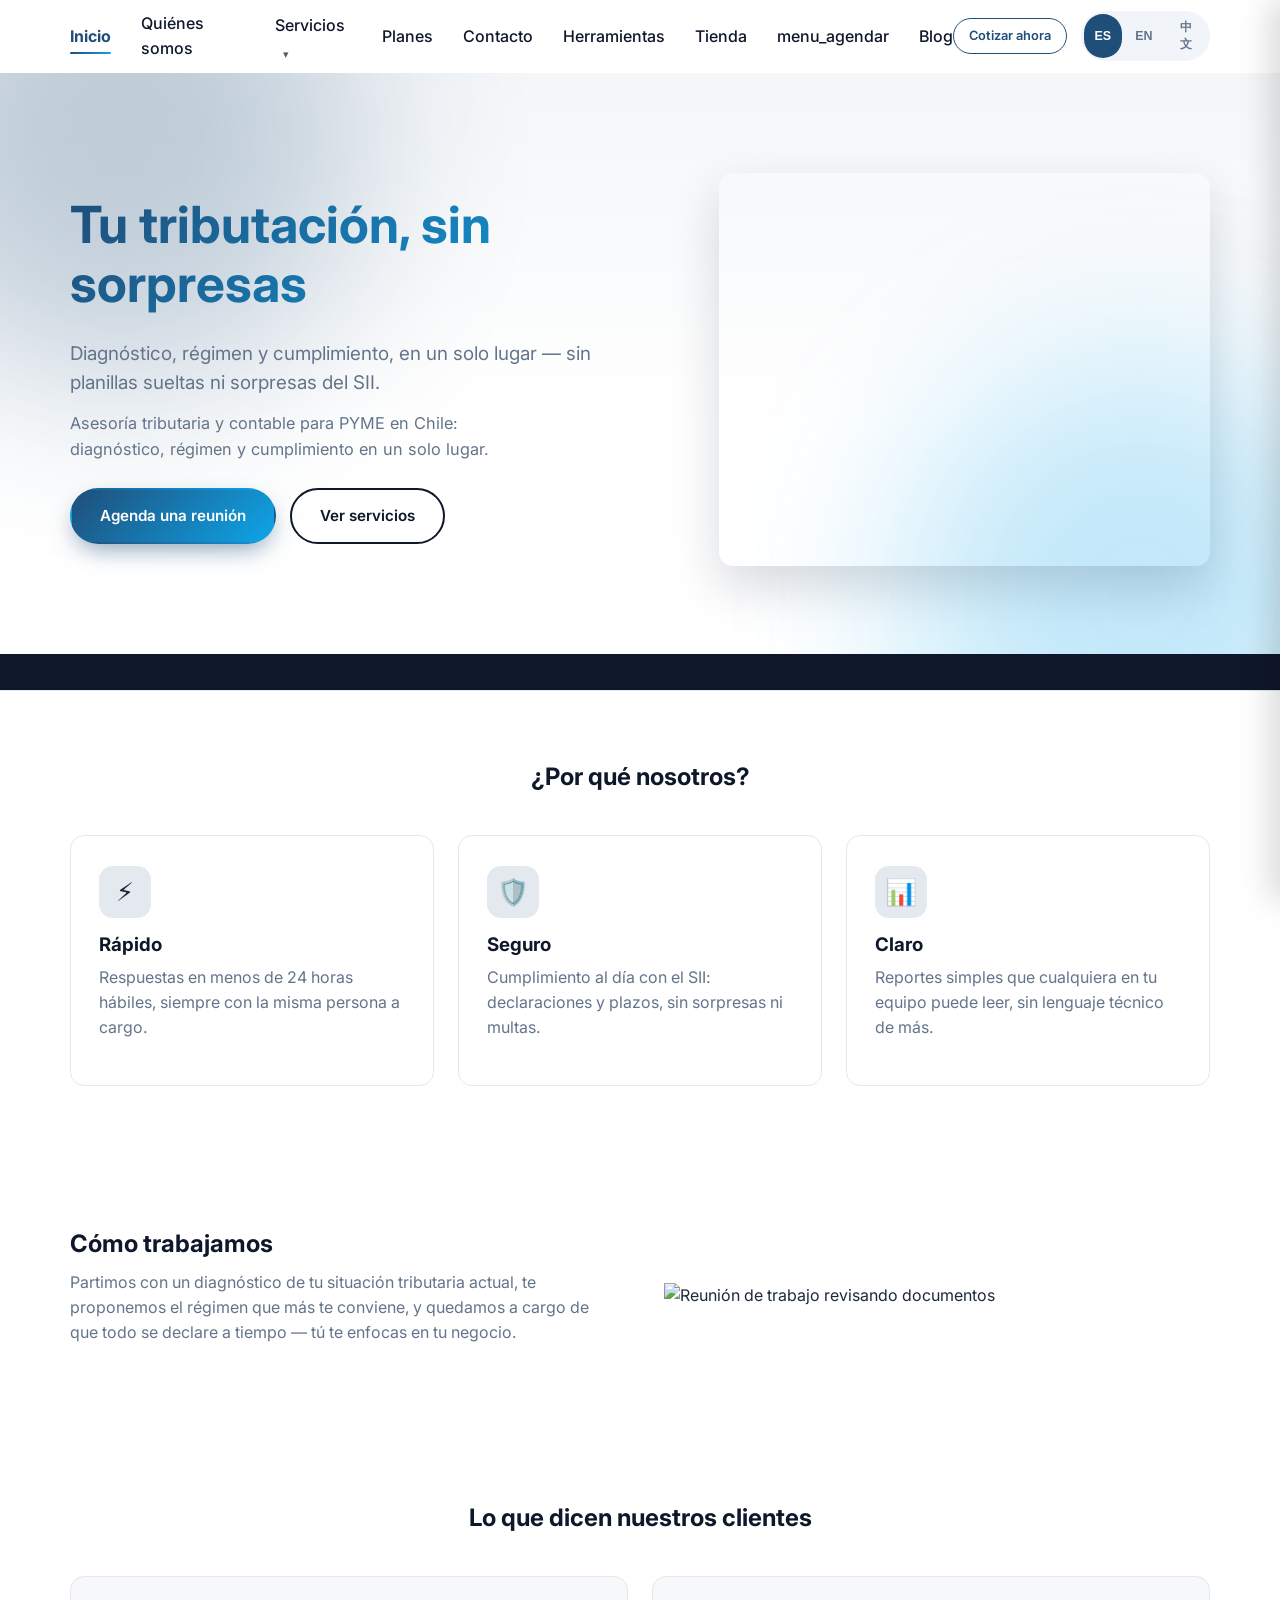
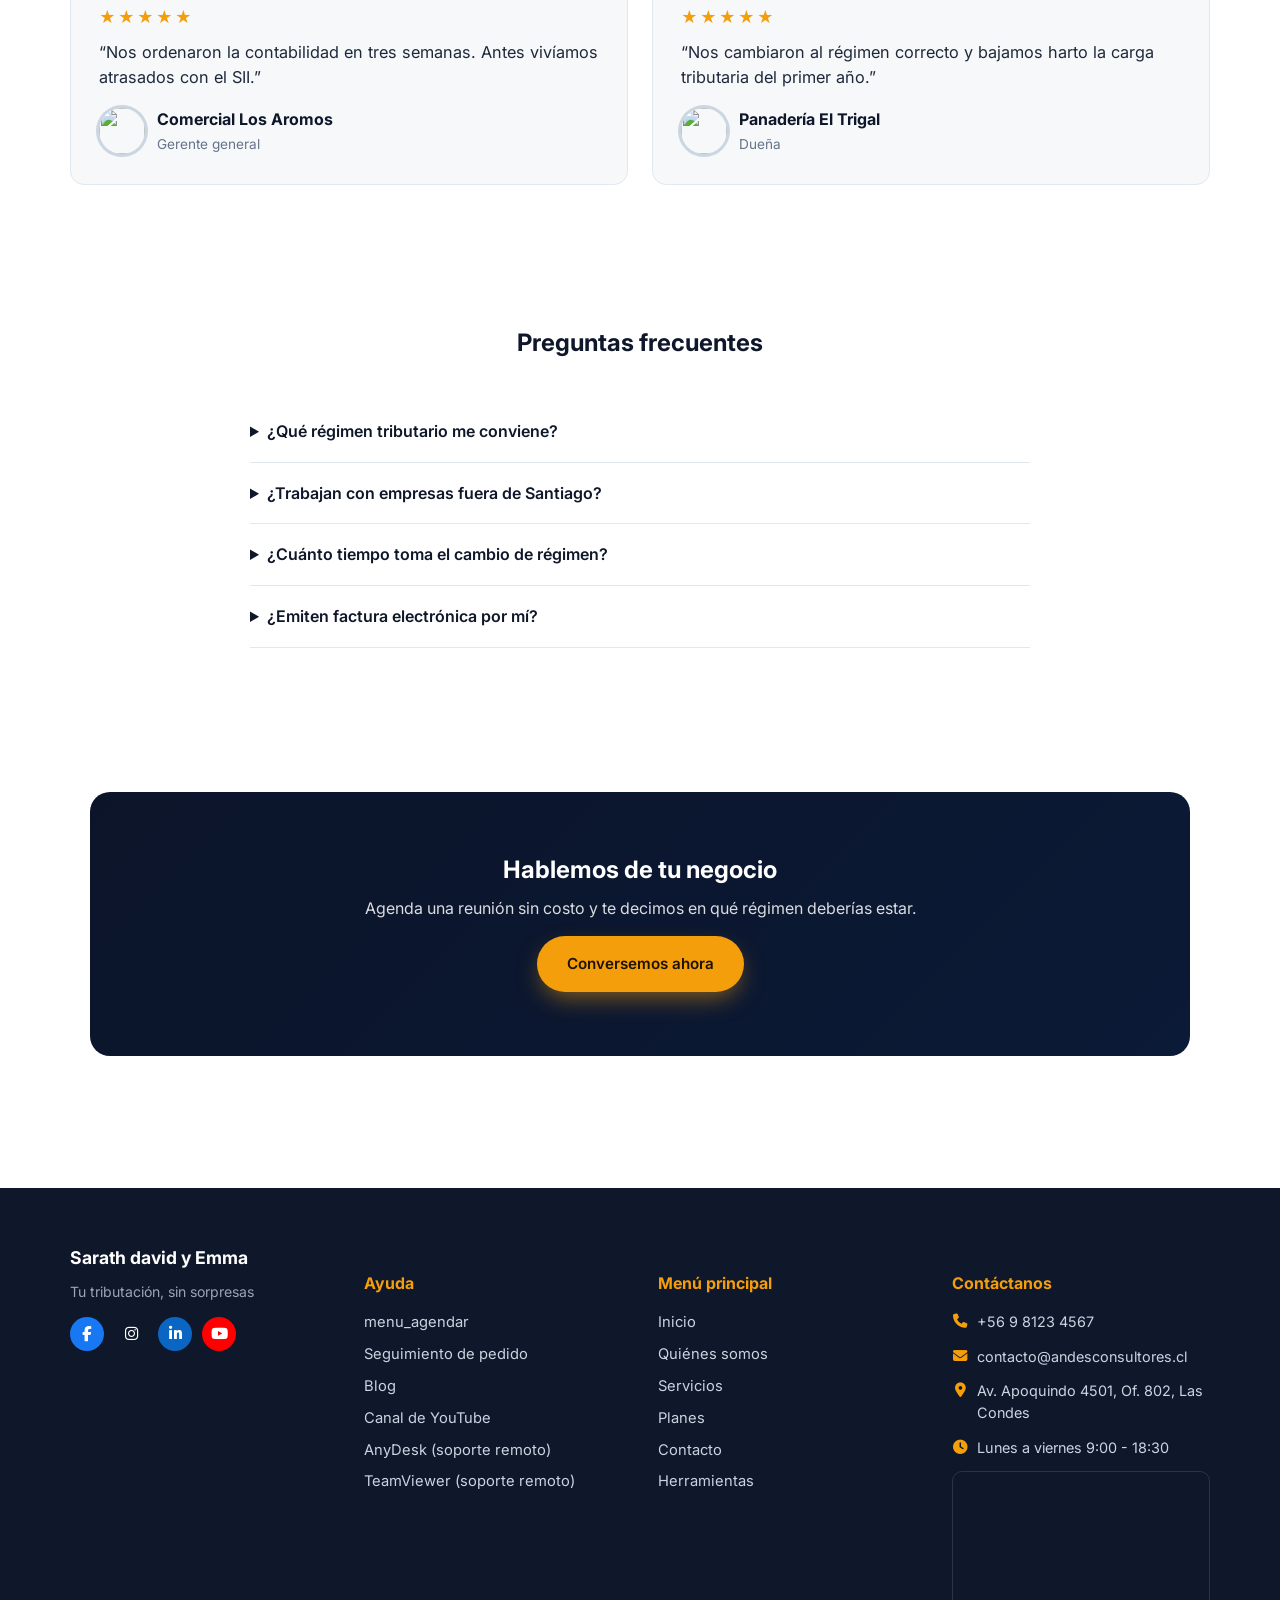
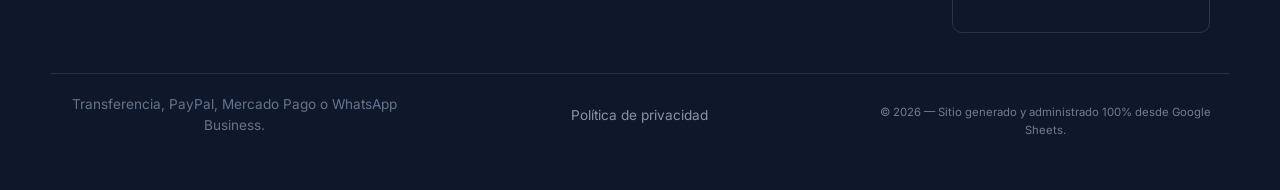
==== commit e50231e5: "Publicación automática 2026-09-28 16:05" ====
--- a/index.html
+++ b/index.html
@@ -123,6 +123,7 @@
 <script src="js/herramientas.js"></script>
 <script src="js/diagnostico.js"></script>
 <script src="js/seguimiento.js"></script>
+<script src="js/agendamiento.js"></script>
 <script>
 (async function () {
   document.getElementById('pie-anio').textContent = new Date().getFullYear();
@@ -173,6 +174,7 @@
     var ctaMovil = '<li class="item-cta-menu"><a href="#servicios" class="btn btn-primario btn-bloque">' + I18n.t('cotizar_ahora_cabecera') + '</a></li>';
     var menuHtml = ctaMovil + Render.renderMenu(estado.menu, I18n.idioma());
     if (window.Sitio.moduloActivo('tienda')) { menuHtml += '<li><a href="#tienda">' + I18n.t('menu_tienda') + '</a></li>'; }
+    menuHtml += '<li><a href="#agendar">' + I18n.t('menu_agendar') + '</a></li>';
     if (window.Sitio.moduloActivo('blog')) { menuHtml += '<li><a href="#blog">' + I18n.t('menu_blog') + '</a></li>'; }
     document.getElementById('menu-principal').innerHTML = menuHtml;
     document.getElementById('cta-cabecera').textContent = I18n.t('cotizar_ahora_cabecera');
@@ -402,6 +404,7 @@
     // descargas de soporte remoto — utilidad genérica para cualquier estudio contable/asesoría
     // que use este sistema, no específica de una marca.
     var ayuda = [];
+    ayuda.push({ href: '#agendar', texto: I18n.t('menu_agendar') });
     ayuda.push({ href: '#seguimiento', texto: I18n.t('menu_seguimiento') });
     if (window.Sitio.moduloActivo('blog') && estado.blog.length) { ayuda.push({ href: '#blog', texto: I18n.t('menu_blog') }); }
     if (c.redes_youtube) { ayuda.push({ href: c.redes_youtube, texto: I18n.t('pie_canal_youtube'), externo: true }); }
@@ -553,6 +556,14 @@
       marcarEnlaceActivoMenu_(ruta);
       return;
     }
+    if (ruta === 'agendar') {
+      main.innerHTML = migasDeRuta_('agendar', I18n.t('menu_agendar'), idioma) + renderAgendamiento_(idioma);
+      if (window.Agendamiento) { Agendamiento.montar(document.getElementById('contenido-pagina')); }
+      Render.activarReveal(main);
+      reubicarBarraIndicadores_(ruta);
+      marcarEnlaceActivoMenu_(ruta);
+      return;
+    }
 
     // Las páginas de servicio usan un slug de varias partes (ej. "servicios/contabilidad-digital"
     // o "servicios/contabilidad-digital/planes-emprendedores") — Paginas.slug guarda el path
@@ -650,6 +661,18 @@
     );
   }
 
+  // Agendamiento: página propia (antes no existía ninguna interfaz para las acciones
+  // reserva.disponibilidad/reserva.crear, aunque el backend ya las tenía) — el marco queda acá,
+  // js/agendamiento.js arma el asistente paso a paso dentro de #agendamiento-widget.
+  function renderAgendamiento_(idioma) {
+    return (
+      '<section class="reveal"><div class="contenedor angosto agenda-contenedor">' +
+      '<div class="seccion-encabezado"><h2>' + I18n.t('agenda_titulo') + '</h2><p>' + I18n.t('agenda_intro') + '</p></div>' +
+      '<div id="agendamiento-widget" class="agenda-widget"></div>' +
+      '</div></section>'
+    );
+  }
+
   // Delegado en #contenido-pagina (no en #grilla-tienda: ese nodo se reemplaza en cada filtro,
   // así que un listener puesto directo en él se perdería con el primer input) — funciona sin
   // importar cuántas veces se repinte la grilla.
--- a/css/estilo.css
+++ b/css/estilo.css
@@ -554,7 +554,35 @@
 
 /* ---- Carrito / catálogo ---- */
 .grid-catalogo { display: grid; grid-template-columns: repeat(auto-fit, minmax(240px, 1fr)); gap: 22px; }
-.tarjeta-producto img { border-radius: var(--radio); aspect-ratio: 1; object-fit: cover; margin-bottom: 12px; }
+.tarjeta-producto img { width: 100%; border-radius: var(--radio); aspect-ratio: 1; object-fit: cover; margin-bottom: 12px; }
+.tarjeta-producto-sin-foto {
+  width: 100%; aspect-ratio: 1; border-radius: var(--radio); margin-bottom: 12px; display: flex;
+  align-items: center; justify-content: center; font-size: 2.4rem; background: var(--color-fondo-suave, #f4f4f6);
+}
+/* Barra de buscador/filtro/orden de la Tienda — se apila en móvil, en fila desde tablet. */
+.tienda-herramientas { display: flex; flex-wrap: wrap; gap: 12px; margin-bottom: 28px; }
+.tienda-herramientas input[type="search"] { flex: 1 1 220px; }
+.tienda-herramientas select { flex: 0 1 200px; }
+.tienda-herramientas input, .tienda-herramientas select {
+  padding: 10px 14px; border: 1px solid var(--color-borde); border-radius: var(--radio); font: inherit; background: #fff;
+}
+@media (max-width: 640px) { .tienda-herramientas select { flex: 1 1 100%; } }
+
+/* ---- Confianza junto al botón de cotizar (reduce abandono del carrito) ---- */
+.carrito-confianza { font-size: .82rem; color: var(--color-texto-suave); text-align: center; margin: 10px 0 14px; }
+
+/* ---- Seguimiento de pedido ---- */
+.contenedor.angosto { max-width: 560px; }
+.form-seguimiento { display: flex; flex-direction: column; gap: 16px; margin-bottom: 24px; }
+.seguimiento-tarjeta {
+  background: #fff; border: 1px solid var(--color-borde); border-radius: var(--radio); padding: 22px;
+  box-shadow: var(--sombra);
+}
+.seguimiento-tarjeta p { margin: 0 0 10px; }
+.seguimiento-tarjeta .btn { margin-top: 8px; }
+.seguimiento-cargando { text-align: center; color: var(--color-texto-suave); }
+.seguimiento-error { color: #b91c1c; background: #fef2f2; border: 1px solid #fecaca; padding: 12px 16px; border-radius: var(--radio); }
+.seguimiento-sin-despacho { color: var(--color-texto-suave); font-style: italic; }
 .barra-carrito {
   position: fixed; right: 20px; bottom: 20px; background: var(--color-secundario);
   color: #fff; padding: 14px 22px; border-radius: 999px; box-shadow: var(--sombra); cursor: pointer; z-index: 60;
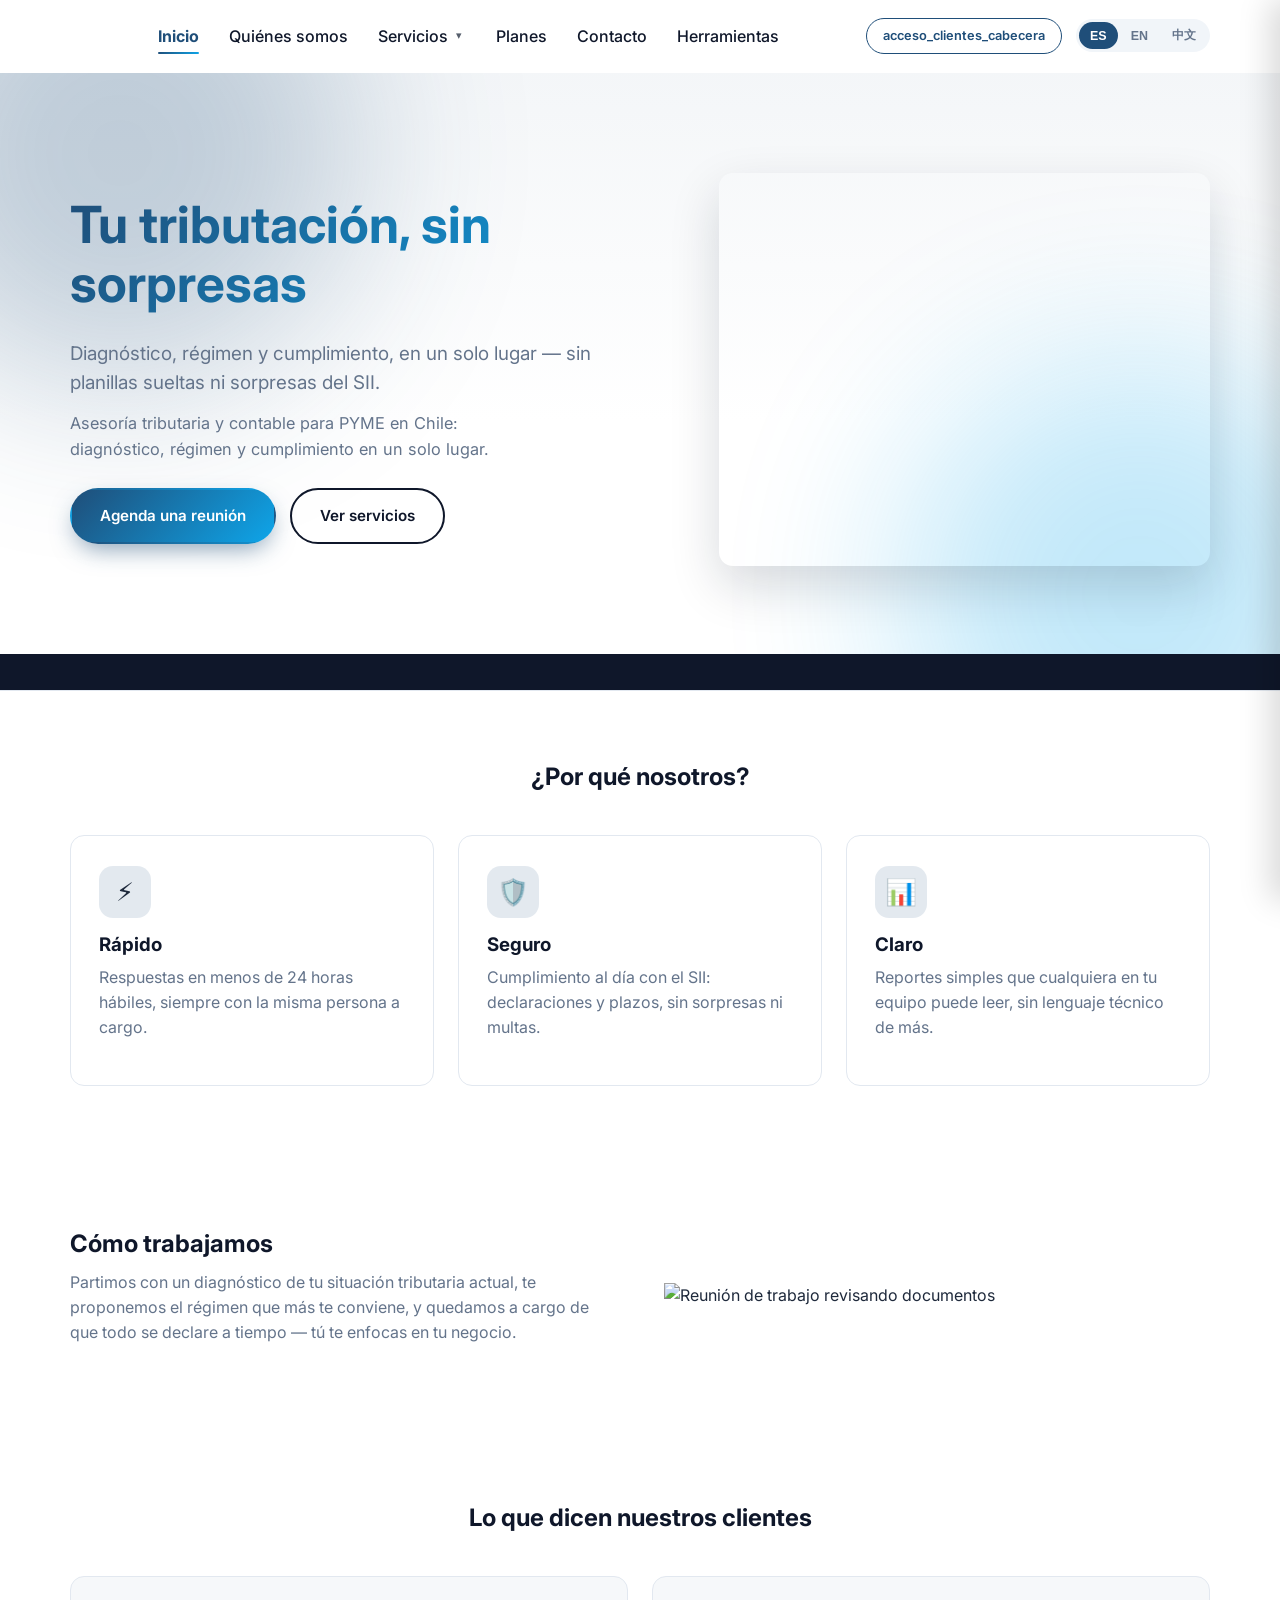
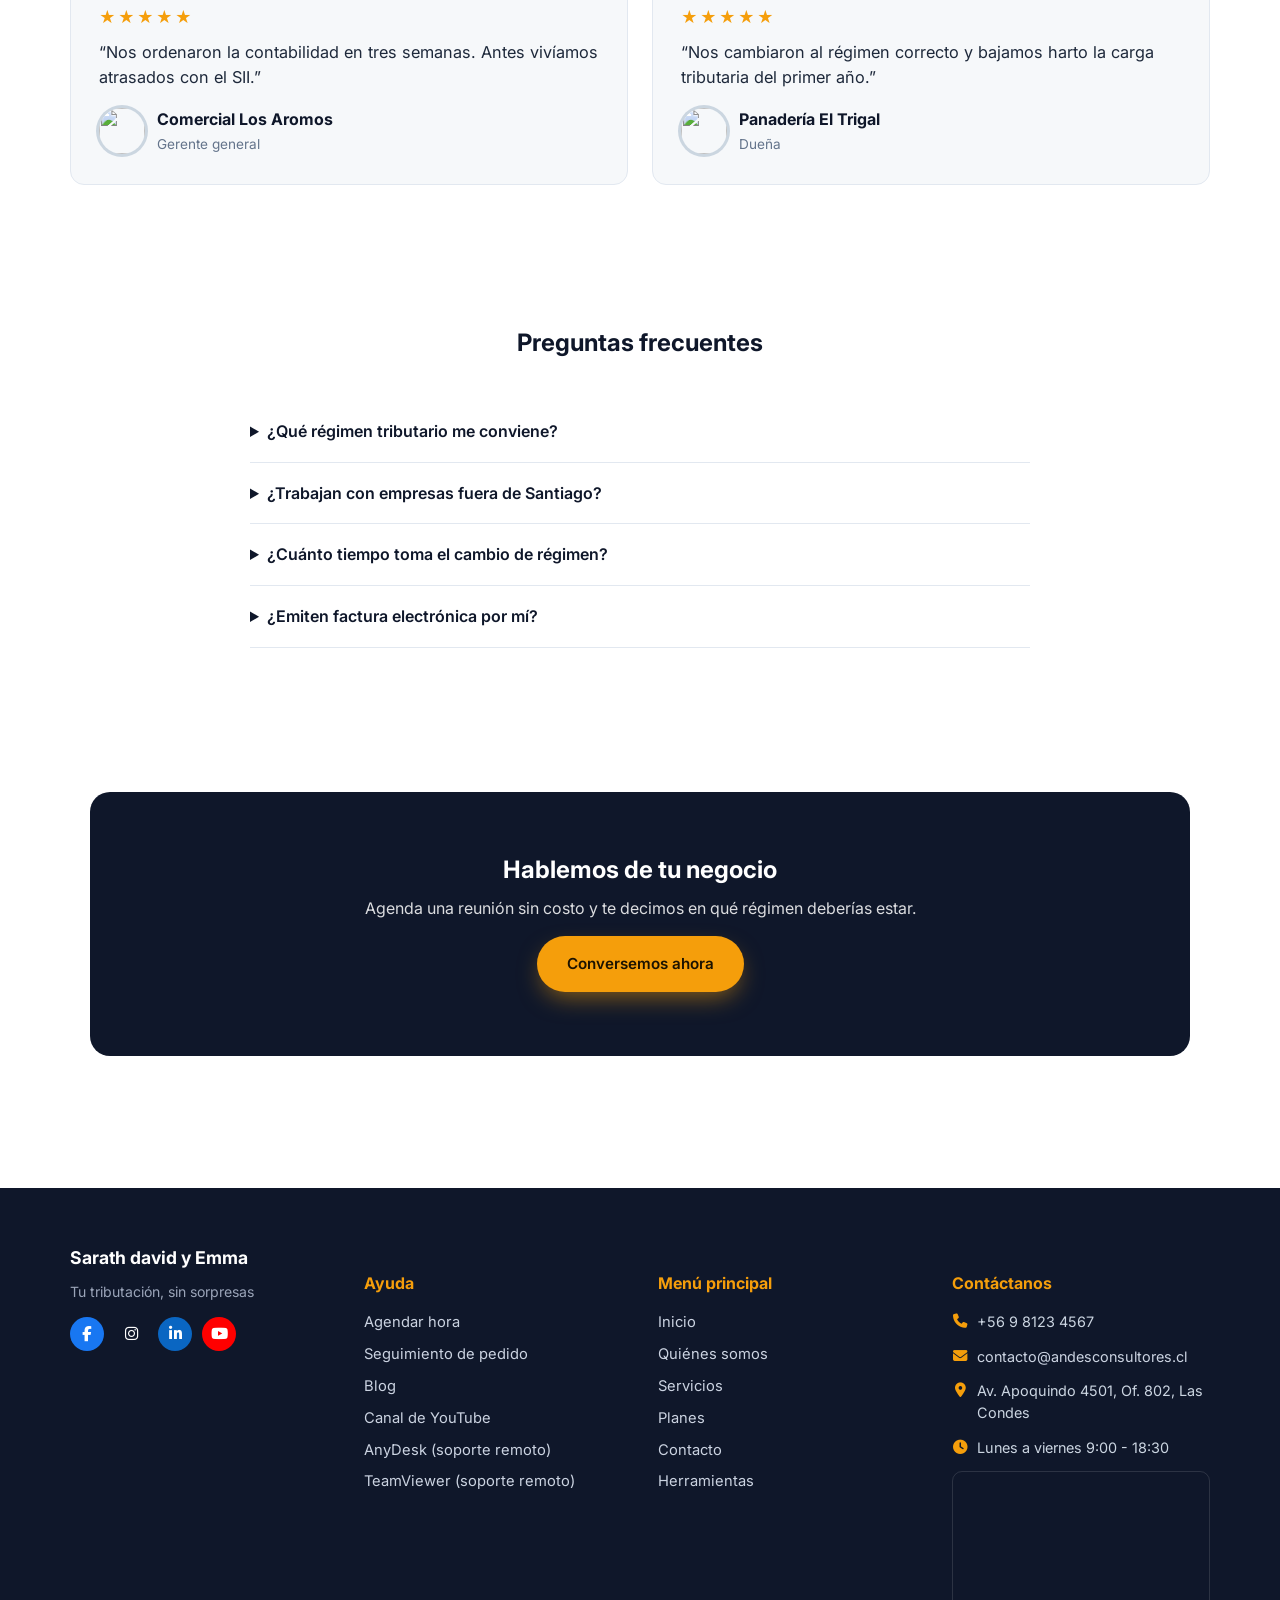
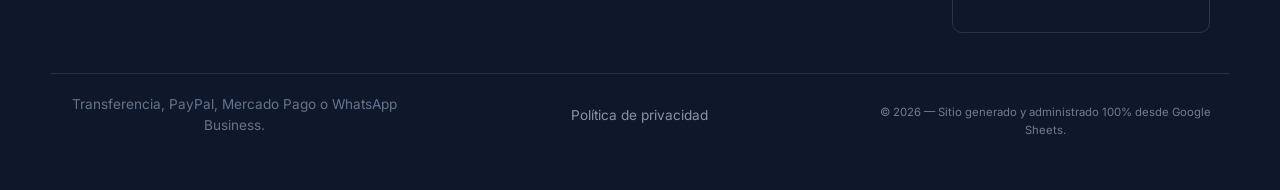
==== commit dc09e08d: "Publicación automática 2026-09-28 20:06" ====
--- a/index.html
+++ b/index.html
@@ -27,7 +27,7 @@
            de que el visitante encuentre un botón dentro del contenido de cada página. Oculto en
            móvil (ver CSS ≤860px) — ahí el mismo CTA vive como primer ítem del menú desplegable,
            para no apretar la fila logo/idioma/hamburguesa en pantallas angostas. -->
-      <a href="#servicios" class="btn btn-primario btn-cta-cabecera" id="cta-cabecera">Cotizar ahora</a>
+      <a href="#acceso-clientes" class="btn btn-primario btn-cta-cabecera" id="cta-cabecera">Acceso de clientes</a>
       <div class="selector-idioma" id="selector-idioma" role="group" aria-label="Idioma / Language / 语言">
         <button type="button" data-idioma="es">ES</button>
         <button type="button" data-idioma="en">EN</button>
@@ -171,13 +171,15 @@
   function pintarMenu_() {
     // Mismo CTA que la cabecera de escritorio, como primer ítem del menú desplegable — en
     // móvil es lo primero que se ve al abrir el menú, no algo que haya que ir a buscar.
-    var ctaMovil = '<li class="item-cta-menu"><a href="#servicios" class="btn btn-primario btn-bloque">' + I18n.t('cotizar_ahora_cabecera') + '</a></li>';
-    var menuHtml = ctaMovil + Render.renderMenu(estado.menu, I18n.idioma());
-    if (window.Sitio.moduloActivo('tienda')) { menuHtml += '<li><a href="#tienda">' + I18n.t('menu_tienda') + '</a></li>'; }
-    menuHtml += '<li><a href="#agendar">' + I18n.t('menu_agendar') + '</a></li>';
-    if (window.Sitio.moduloActivo('blog')) { menuHtml += '<li><a href="#blog">' + I18n.t('menu_blog') + '</a></li>'; }
-    document.getElementById('menu-principal').innerHTML = menuHtml;
-    document.getElementById('cta-cabecera').textContent = I18n.t('cotizar_ahora_cabecera');
+    // "Cotizar ahora" ya no vive acá ni en la cabecera: es el último ítem del submenú
+    // "Servicios" (hoja Menu) — pedido explícito, para no duplicar un acceso a Servicios que
+    // ya está en el menú. Este botón fijo pasó a ser "Acceso de clientes".
+    // TODO lo demás (Inicio, Servicios, Tienda, Agendar hora, Blog, y cualquier página nueva)
+    // sale 100% de la hoja "Menu" (data/menu.json) — nada de esto está hardcodeado acá: orden,
+    // textos y visibilidad (incluido si Tienda/Blog están activos) se controlan desde el Sheet.
+    var ctaMovil = '<li class="item-cta-menu"><a href="#acceso-clientes" class="btn btn-primario btn-bloque">' + I18n.t('acceso_clientes_cabecera') + '</a></li>';
+    document.getElementById('menu-principal').innerHTML = ctaMovil + Render.renderMenu(estado.menu, I18n.idioma());
+    document.getElementById('cta-cabecera').textContent = I18n.t('acceso_clientes_cabecera');
   }
   pintarMenu_();
 
--- a/css/estilo.css
+++ b/css/estilo.css
@@ -583,6 +583,40 @@
 .seguimiento-cargando { text-align: center; color: var(--color-texto-suave); }
 .seguimiento-error { color: #b91c1c; background: #fef2f2; border: 1px solid #fecaca; padding: 12px 16px; border-radius: var(--radio); }
 .seguimiento-sin-despacho { color: var(--color-texto-suave); font-style: italic; }
+
+/* ---- Agendamiento: pensado para cualquier edad — botones grandes, un paso a la vez,
+ * texto de buen tamaño, siempre se puede volver atrás sin perder lo ya elegido. ---- */
+.agenda-contenedor { max-width: 640px; }
+.agenda-paso-indicador { font-size: .95rem; font-weight: 600; color: var(--color-secundario); text-transform: uppercase; letter-spacing: .04em; margin-bottom: 6px; }
+.agenda-paso-titulo { font-size: 1.5rem; margin: 0 0 24px; }
+.agenda-opciones-grid { display: grid; grid-template-columns: repeat(auto-fill, minmax(220px, 1fr)); gap: 16px; margin-bottom: 20px; }
+.agenda-opcion-grande {
+  display: flex; flex-direction: column; gap: 6px; text-align: left; padding: 22px; min-height: 88px;
+  border: 2px solid var(--color-borde); border-radius: var(--radio); background: #fff; cursor: pointer;
+  font: inherit; transition: border-color .15s ease, box-shadow .15s ease;
+}
+.agenda-opcion-grande:hover, .agenda-opcion-grande:focus-visible { border-color: var(--color-primario); box-shadow: 0 0 0 3px rgba(0,0,0,.05); }
+.agenda-opcion-titulo { font-size: 1.15rem; font-weight: 700; }
+.agenda-opcion-detalle { font-size: 1rem; color: var(--color-texto-suave); }
+.agenda-campo-grande input, .agenda-campo-grande label { font-size: 1.1rem; }
+.agenda-campo-grande input { padding: 14px 16px; }
+.agenda-btn-grande { font-size: 1.15rem; padding: 16px 20px; margin-bottom: 14px; }
+.agenda-btn-atras { display: block; width: 100%; margin-top: 6px; font-size: 1.05rem; padding: 12px; }
+.agenda-horas-grid { display: grid; grid-template-columns: repeat(auto-fill, minmax(110px, 1fr)); gap: 12px; margin-bottom: 20px; }
+.agenda-hora-boton {
+  padding: 16px 10px; font-size: 1.1rem; font-weight: 600; border: 2px solid var(--color-borde); border-radius: var(--radio);
+  background: #fff; cursor: pointer; transition: border-color .15s ease, background .15s ease;
+}
+.agenda-hora-boton:hover, .agenda-hora-boton:focus-visible { border-color: var(--color-primario); background: var(--color-fondo-suave, #f4f4f6); }
+.agenda-form-datos { display: flex; flex-direction: column; gap: 16px; margin-bottom: 6px; }
+.agenda-resumen { background: #fff; border: 1px solid var(--color-borde); border-radius: var(--radio); padding: 22px; margin-bottom: 20px; font-size: 1.05rem; }
+.agenda-resumen p { margin: 0 0 10px; }
+.agenda-resumen-abono { font-weight: 600; color: var(--color-secundario); }
+.agenda-cargando, .agenda-vacio { text-align: center; color: var(--color-texto-suave); font-size: 1.05rem; padding: 20px 0; }
+.agenda-exito { font-size: 1.1rem; font-weight: 600; color: #15803d; background: #f0fdf4; border: 1px solid #bbf7d0; padding: 16px; border-radius: var(--radio); margin-bottom: 14px; }
+@media (max-width: 480px) {
+  .agenda-opciones-grid, .agenda-horas-grid { grid-template-columns: 1fr; }
+}
 .barra-carrito {
   position: fixed; right: 20px; bottom: 20px; background: var(--color-secundario);
   color: #fff; padding: 14px 22px; border-radius: 999px; box-shadow: var(--sombra); cursor: pointer; z-index: 60;
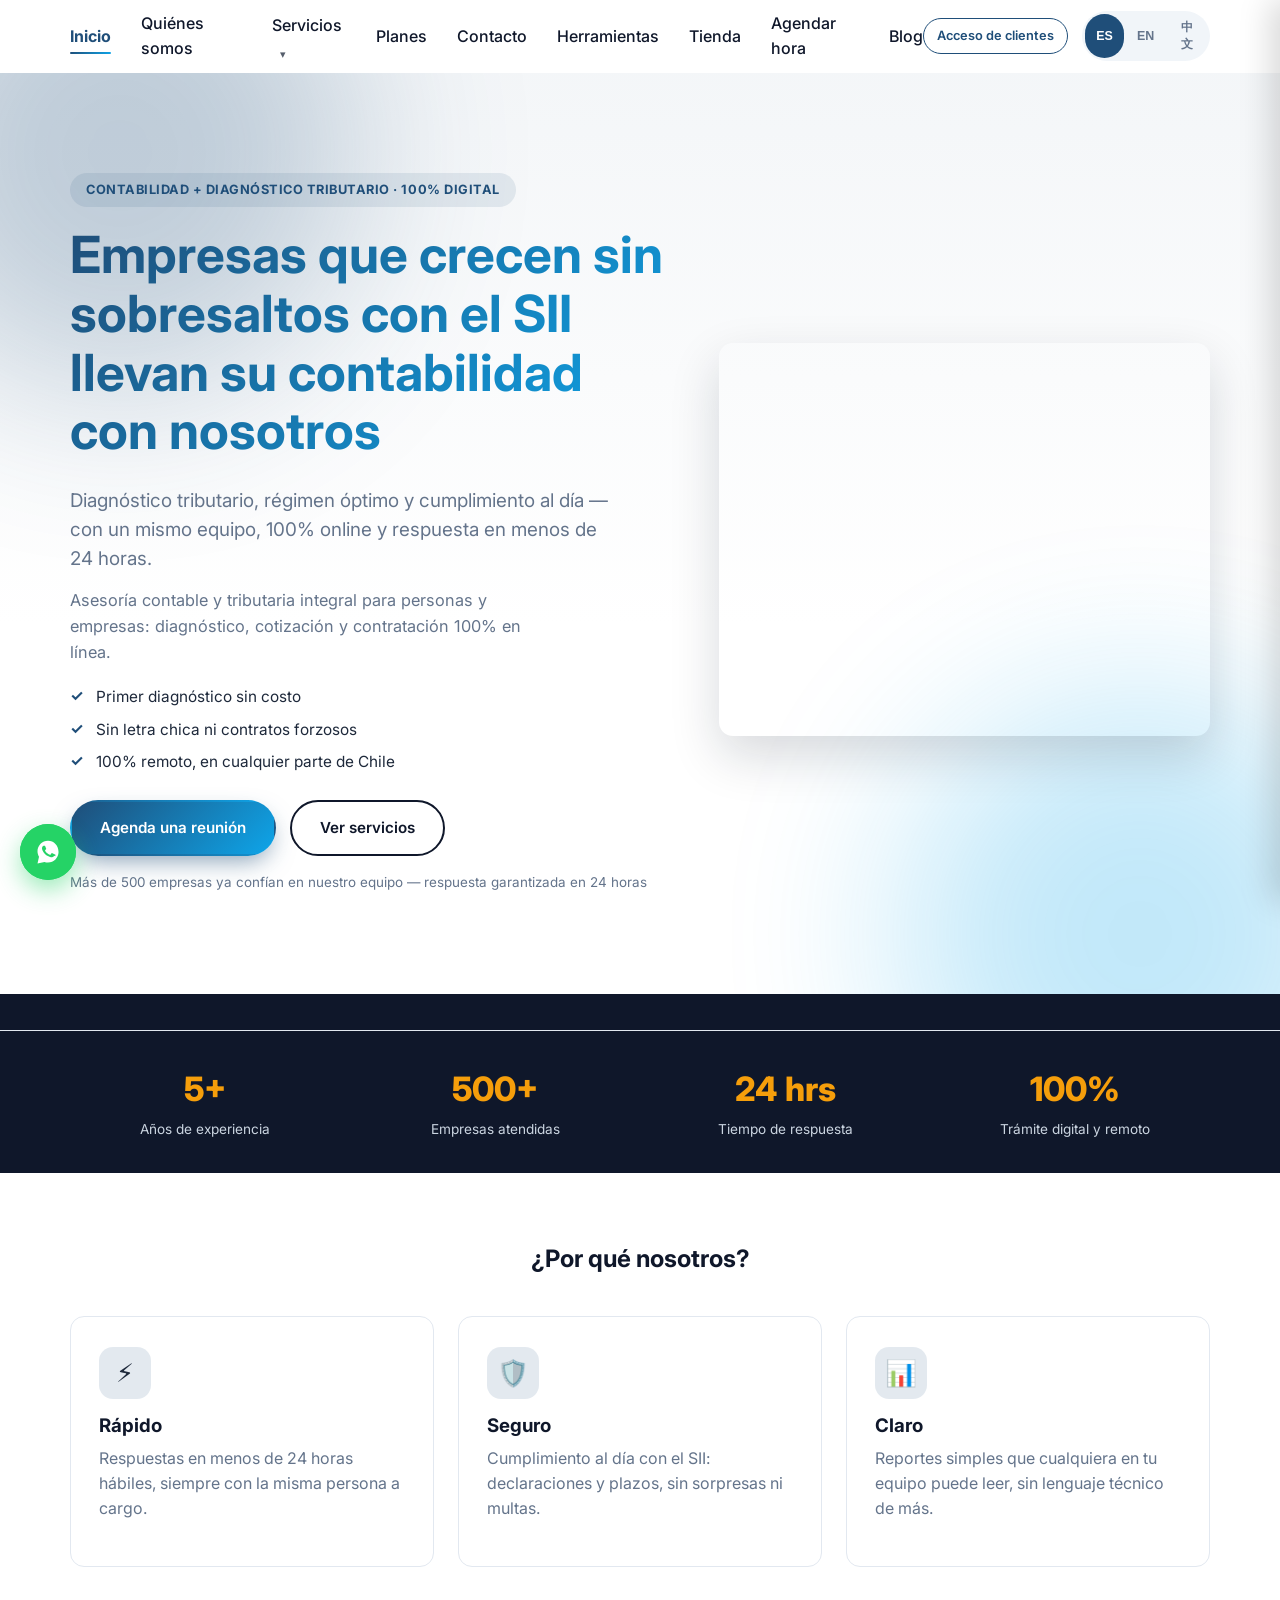
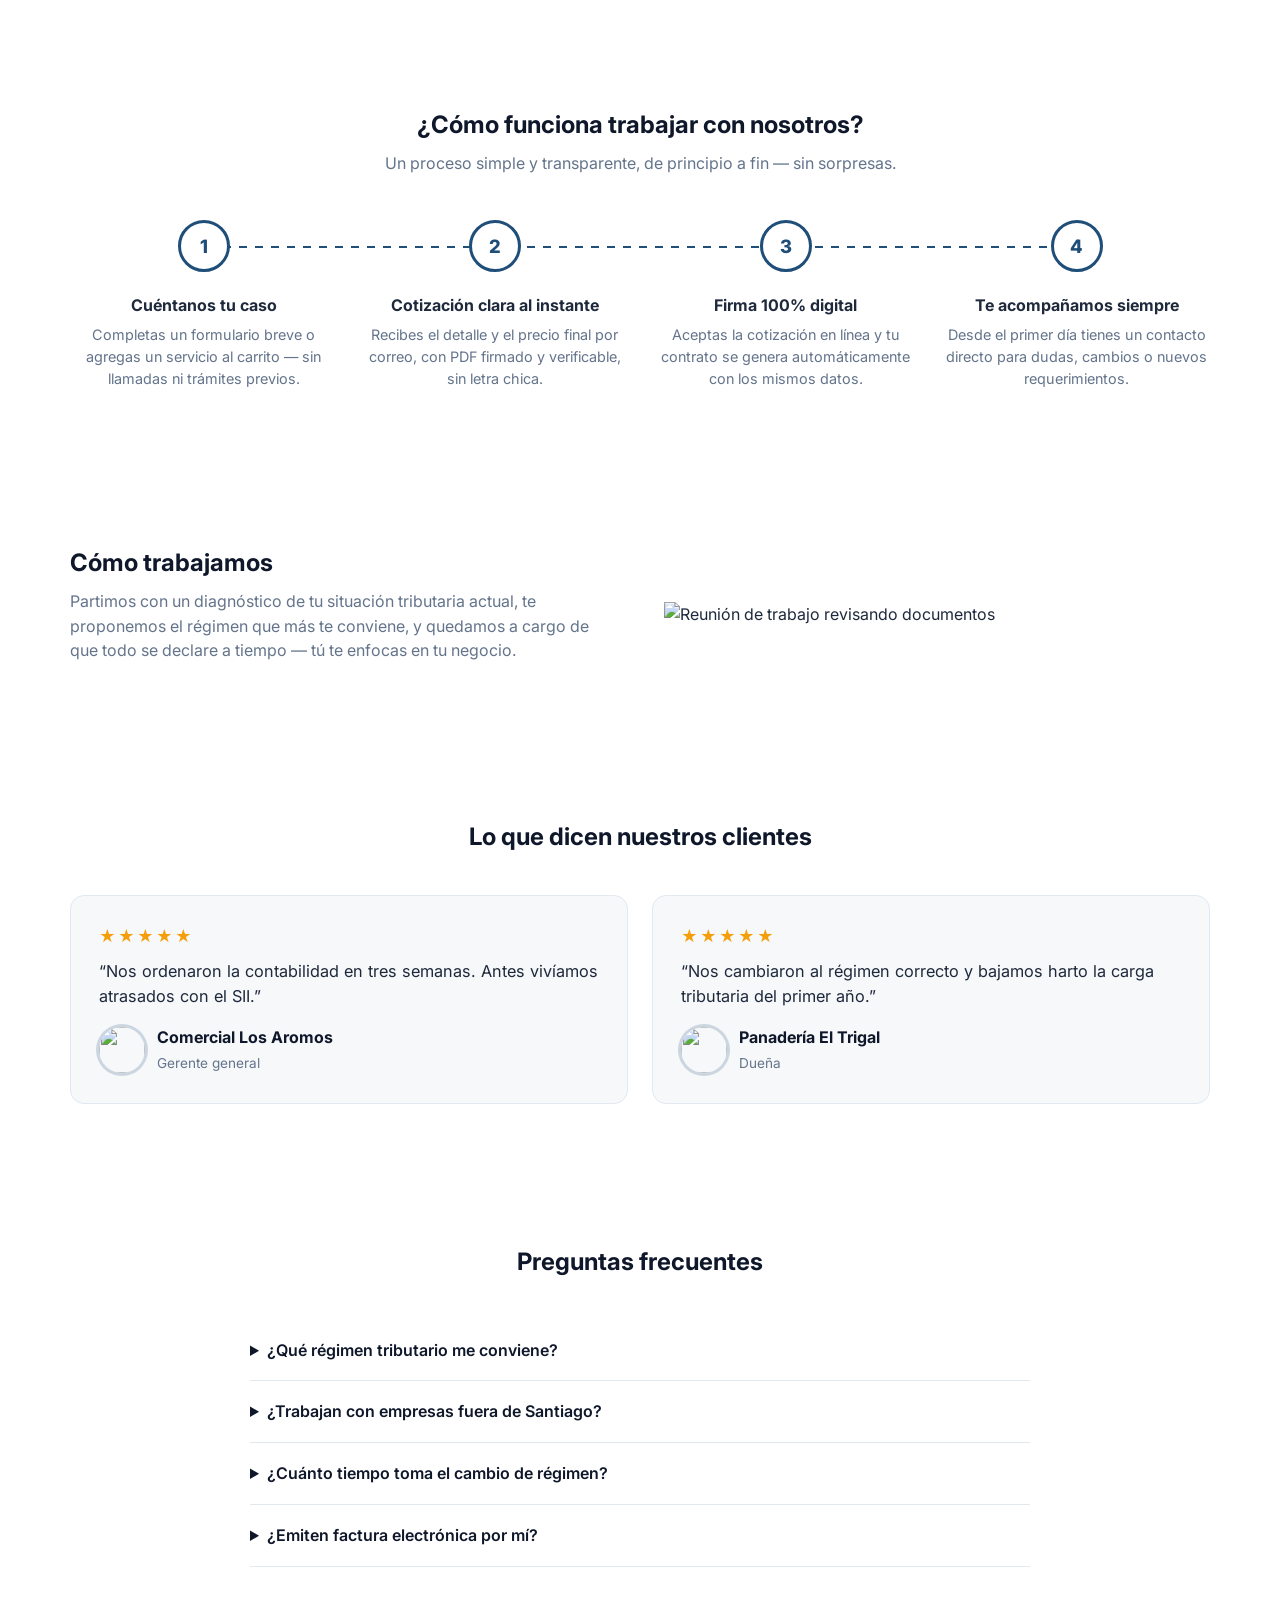
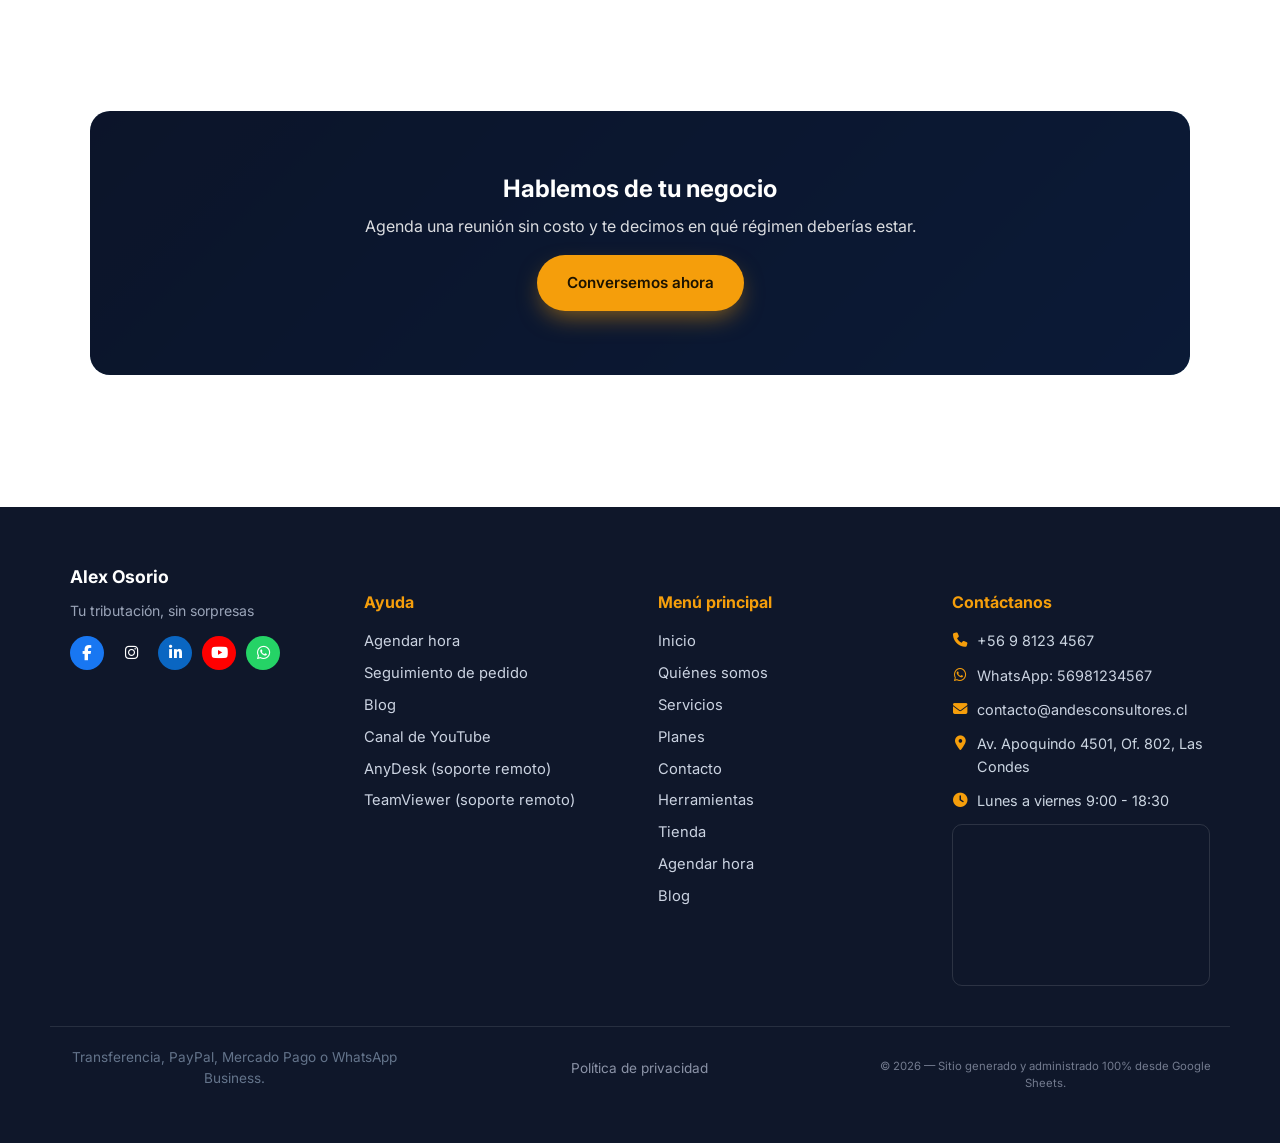
==== commit c29df4b6: "Add files via upload" ====
--- a/index.html
+++ b/index.html
@@ -124,6 +124,7 @@
 <script src="js/diagnostico.js"></script>
 <script src="js/seguimiento.js"></script>
 <script src="js/agendamiento.js"></script>
+<script src="js/portal.js"></script>
 <script>
 (async function () {
   document.getElementById('pie-anio').textContent = new Date().getFullYear();
@@ -566,6 +567,14 @@
       marcarEnlaceActivoMenu_(ruta);
       return;
     }
+    if (ruta === 'acceso-clientes') {
+      main.innerHTML = migasDeRuta_('acceso-clientes', I18n.t('portal_titulo'), idioma) + renderPortal_(idioma);
+      if (window.Sitio.moduloActivo('portal') && window.Portal) { Portal.montar(document.getElementById('contenido-pagina')); }
+      Render.activarReveal(main);
+      reubicarBarraIndicadores_(ruta);
+      marcarEnlaceActivoMenu_(ruta);
+      return;
+    }
 
     // Las páginas de servicio usan un slug de varias partes (ej. "servicios/contabilidad-digital"
     // o "servicios/contabilidad-digital/planes-emprendedores") — Paginas.slug guarda el path
@@ -654,6 +663,23 @@
 
   // Seguimiento de pedido: el HTML solo pone el marco (igual que Diagnostico/Herramientas);
   // js/seguimiento.js arma el formulario y llama a la acción "seguimiento.obtener" de la API.
+  function renderPortal_(idioma) {
+    if (!window.Sitio.moduloActivo('portal')) {
+      return (
+        '<section class="reveal"><div class="contenedor angosto">' +
+        '<div class="seccion-encabezado"><h2>' + I18n.t('portal_titulo') + '</h2><p>' + I18n.t('portal_no_disponible') + '</p></div>' +
+        '<a href="#contacto" class="btn btn-primario">' + I18n.t('portal_no_disponible_boton') + '</a>' +
+        '</div></section>'
+      );
+    }
+    return (
+      '<section class="reveal"><div class="contenedor angosto">' +
+      '<div class="seccion-encabezado"><h2>' + I18n.t('portal_titulo') + '</h2><p>' + I18n.t('portal_intro') + '</p></div>' +
+      '<div id="portal-widget"></div>' +
+      '</div></section>'
+    );
+  }
+
   function renderSeguimiento_(idioma) {
     return (
       '<section class="reveal"><div class="contenedor angosto">' +
--- a/css/estilo.css
+++ b/css/estilo.css
@@ -617,6 +617,62 @@
 @media (max-width: 480px) {
   .agenda-opciones-grid, .agenda-horas-grid { grid-template-columns: 1fr; }
 }
+
+/* ---- Portal de clientes (Fase 2) ---- */
+.portal-tabs { display: flex; gap: 8px; margin-bottom: 20px; flex-wrap: wrap; }
+.portal-tab {
+  padding: 10px 18px; border: 2px solid var(--color-borde); border-radius: 999px; background: #fff;
+  font: inherit; font-weight: 600; cursor: pointer; transition: border-color .15s ease, background .15s ease;
+}
+.portal-tab.activa { border-color: var(--color-primario); background: var(--color-primario); color: #fff; }
+.portal-form { display: flex; flex-direction: column; gap: 16px; margin-bottom: 6px; }
+.portal-nota { color: var(--color-texto-suave); font-size: .95rem; margin: 0 0 4px; }
+.portal-cargando, .portal-vacio { text-align: center; color: var(--color-texto-suave); padding: 12px 0; }
+.portal-error { color: #b91c1c; background: #fef2f2; border: 1px solid #fecaca; padding: 12px 16px; border-radius: var(--radio); margin-top: 4px; }
+.portal-cabecera { display: flex; justify-content: space-between; align-items: center; flex-wrap: wrap; gap: 12px; margin-bottom: 24px; padding-bottom: 16px; border-bottom: 1px solid var(--color-borde); }
+.portal-cabecera p { margin: 0; font-size: 1.1rem; font-weight: 600; }
+.portal-seccion { margin-bottom: 24px; }
+.portal-seccion h3 { margin: 0 0 12px; font-size: 1.05rem; }
+.portal-lista { display: flex; flex-direction: column; gap: 10px; }
+.portal-item { background: #fff; border: 1px solid var(--color-borde); border-radius: var(--radio); padding: 14px 16px; font-size: .95rem; }
+.portal-item a { white-space: nowrap; }
+@media (max-width: 480px) {
+  .portal-cabecera { flex-direction: column; align-items: flex-start; }
+}
+
+/* ---- Calendario visual del paso "día y hora": pensado para reemplazar el <input type=date>
+ * nativo (poco intuitivo y distinto en cada navegador) por algo que se entiende de un vistazo,
+ * también para quien no usa calendarios digitales seguido — mes completo, días cerrados apagados
+ * de una, hoy resaltado, y el día elegido bien marcado. ---- */
+.agenda-calendario { background: #fff; border: 1px solid var(--color-borde); border-radius: var(--radio); padding: 18px; margin-bottom: 18px; }
+.agenda-cal-header { display: flex; align-items: center; justify-content: space-between; margin-bottom: 14px; }
+.agenda-cal-titulo { font-size: 1.15rem; font-weight: 700; text-transform: capitalize; }
+.agenda-cal-nav {
+  width: 44px; height: 44px; border-radius: 50%; border: 2px solid var(--color-borde); background: #fff;
+  font-size: 1.3rem; line-height: 1; cursor: pointer; color: var(--color-secundario); transition: border-color .15s ease, background .15s ease;
+}
+.agenda-cal-nav:hover:not(:disabled), .agenda-cal-nav:focus-visible:not(:disabled) { border-color: var(--color-primario); background: var(--color-fondo-suave, #f4f4f6); }
+.agenda-cal-nav:disabled { opacity: .3; cursor: default; }
+.agenda-cal-dias-semana { display: grid; grid-template-columns: repeat(7, 1fr); gap: 4px; margin-bottom: 6px; }
+.agenda-cal-dias-semana span { text-align: center; font-size: .82rem; font-weight: 700; color: var(--color-texto-suave); text-transform: uppercase; }
+.agenda-cal-grid { display: grid; grid-template-columns: repeat(7, 1fr); gap: 4px; }
+.agenda-cal-dia {
+  aspect-ratio: 1 / 1; min-height: 40px; border: 2px solid transparent; border-radius: 10px; background: var(--color-fondo-suave, #f4f4f6);
+  font: inherit; font-size: 1rem; font-weight: 600; cursor: pointer; color: var(--color-texto);
+  transition: border-color .15s ease, background .15s ease, color .15s ease;
+}
+.agenda-cal-dia:hover:not(:disabled):not(.agenda-cal-vacio) { border-color: var(--color-primario); }
+.agenda-cal-vacio { background: transparent; cursor: default; }
+.agenda-cal-dia-hoy { box-shadow: inset 0 0 0 2px var(--color-acento, var(--color-primario)); }
+.agenda-cal-dia-elegido { background: var(--color-primario); color: #fff; border-color: var(--color-primario); }
+.agenda-cal-dia-deshabilitado { background: transparent; color: var(--color-texto-suave); opacity: .4; cursor: not-allowed; }
+.agenda-horas-panel { margin-bottom: 8px; }
+.agenda-horas-grupo-titulo { font-weight: 700; font-size: 1rem; margin: 14px 0 10px; color: var(--color-secundario); }
+.agenda-horas-grupo-titulo:first-child { margin-top: 0; }
+@media (max-width: 480px) {
+  .agenda-cal-dia { min-height: 36px; font-size: .92rem; }
+  .agenda-cal-nav { width: 38px; height: 38px; font-size: 1.15rem; }
+}
 .barra-carrito {
   position: fixed; right: 20px; bottom: 20px; background: var(--color-secundario);
   color: #fff; padding: 14px 22px; border-radius: 999px; box-shadow: var(--sombra); cursor: pointer; z-index: 60;
